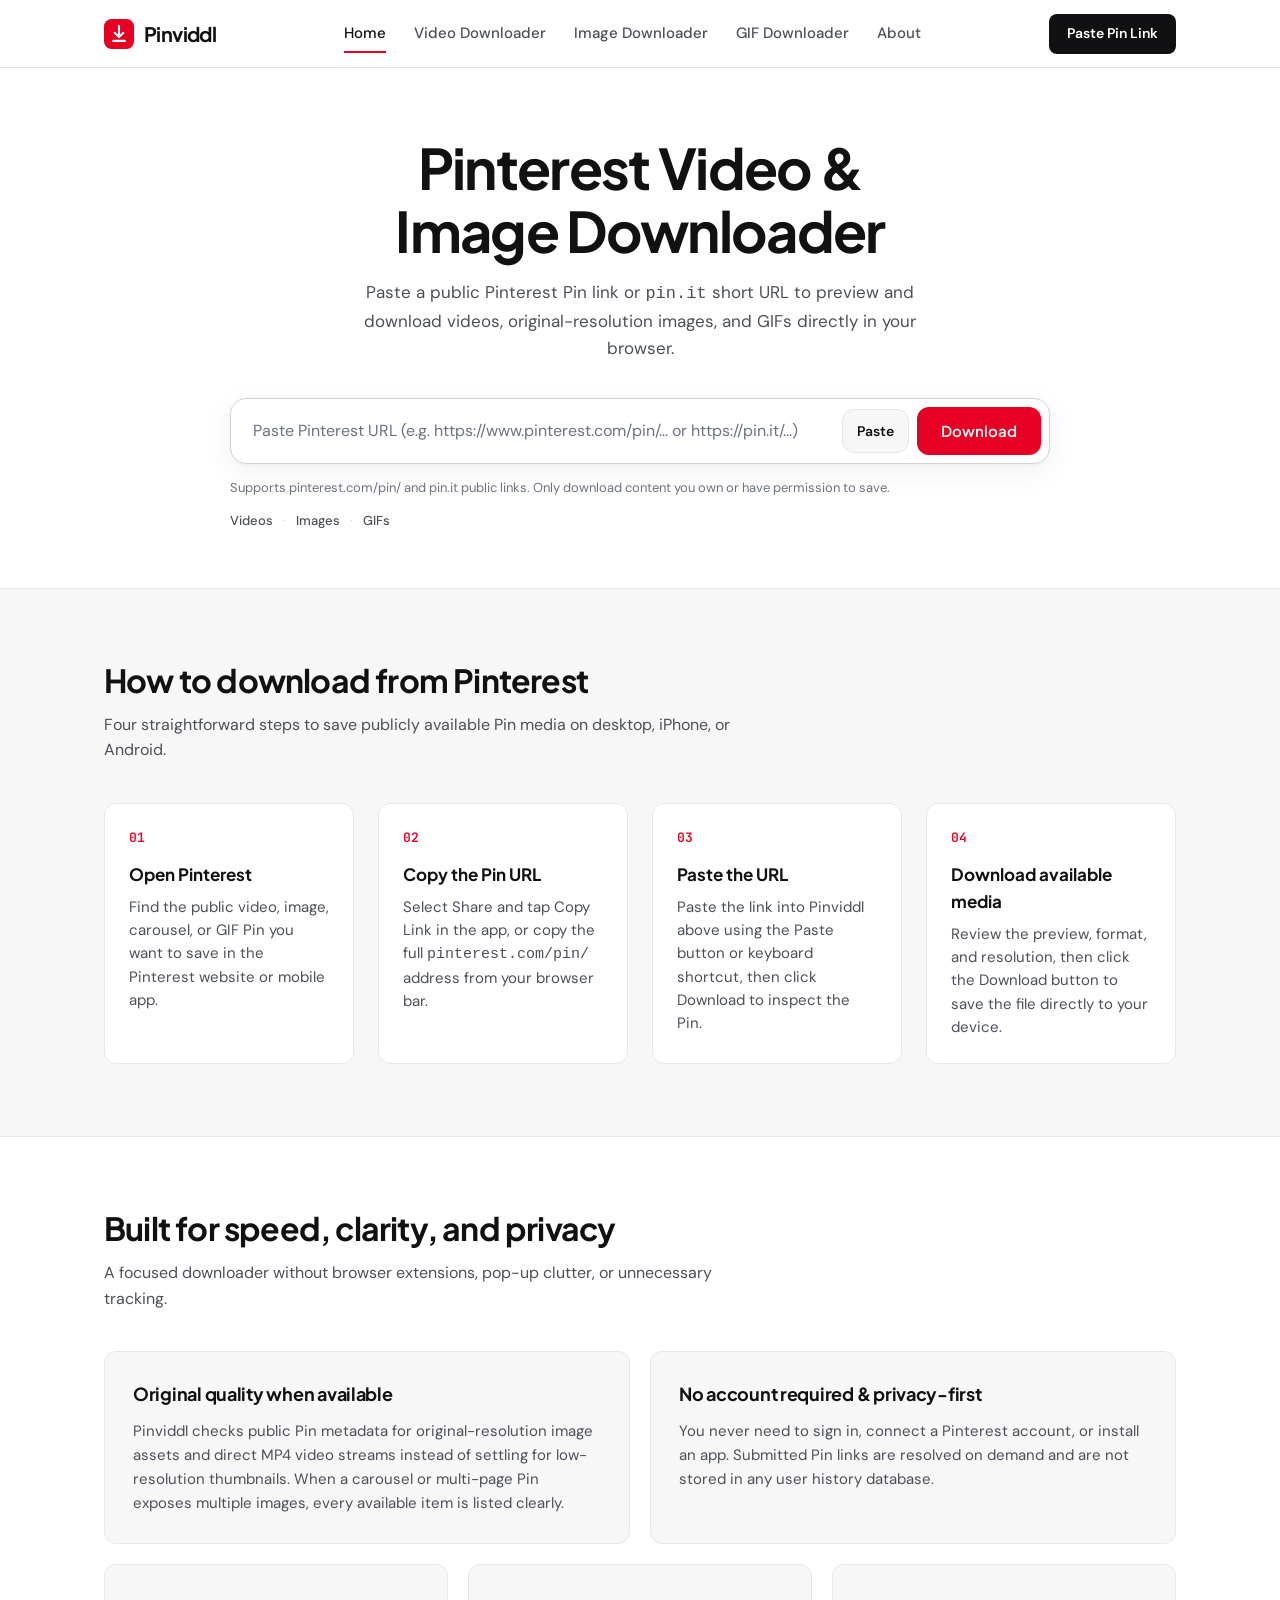
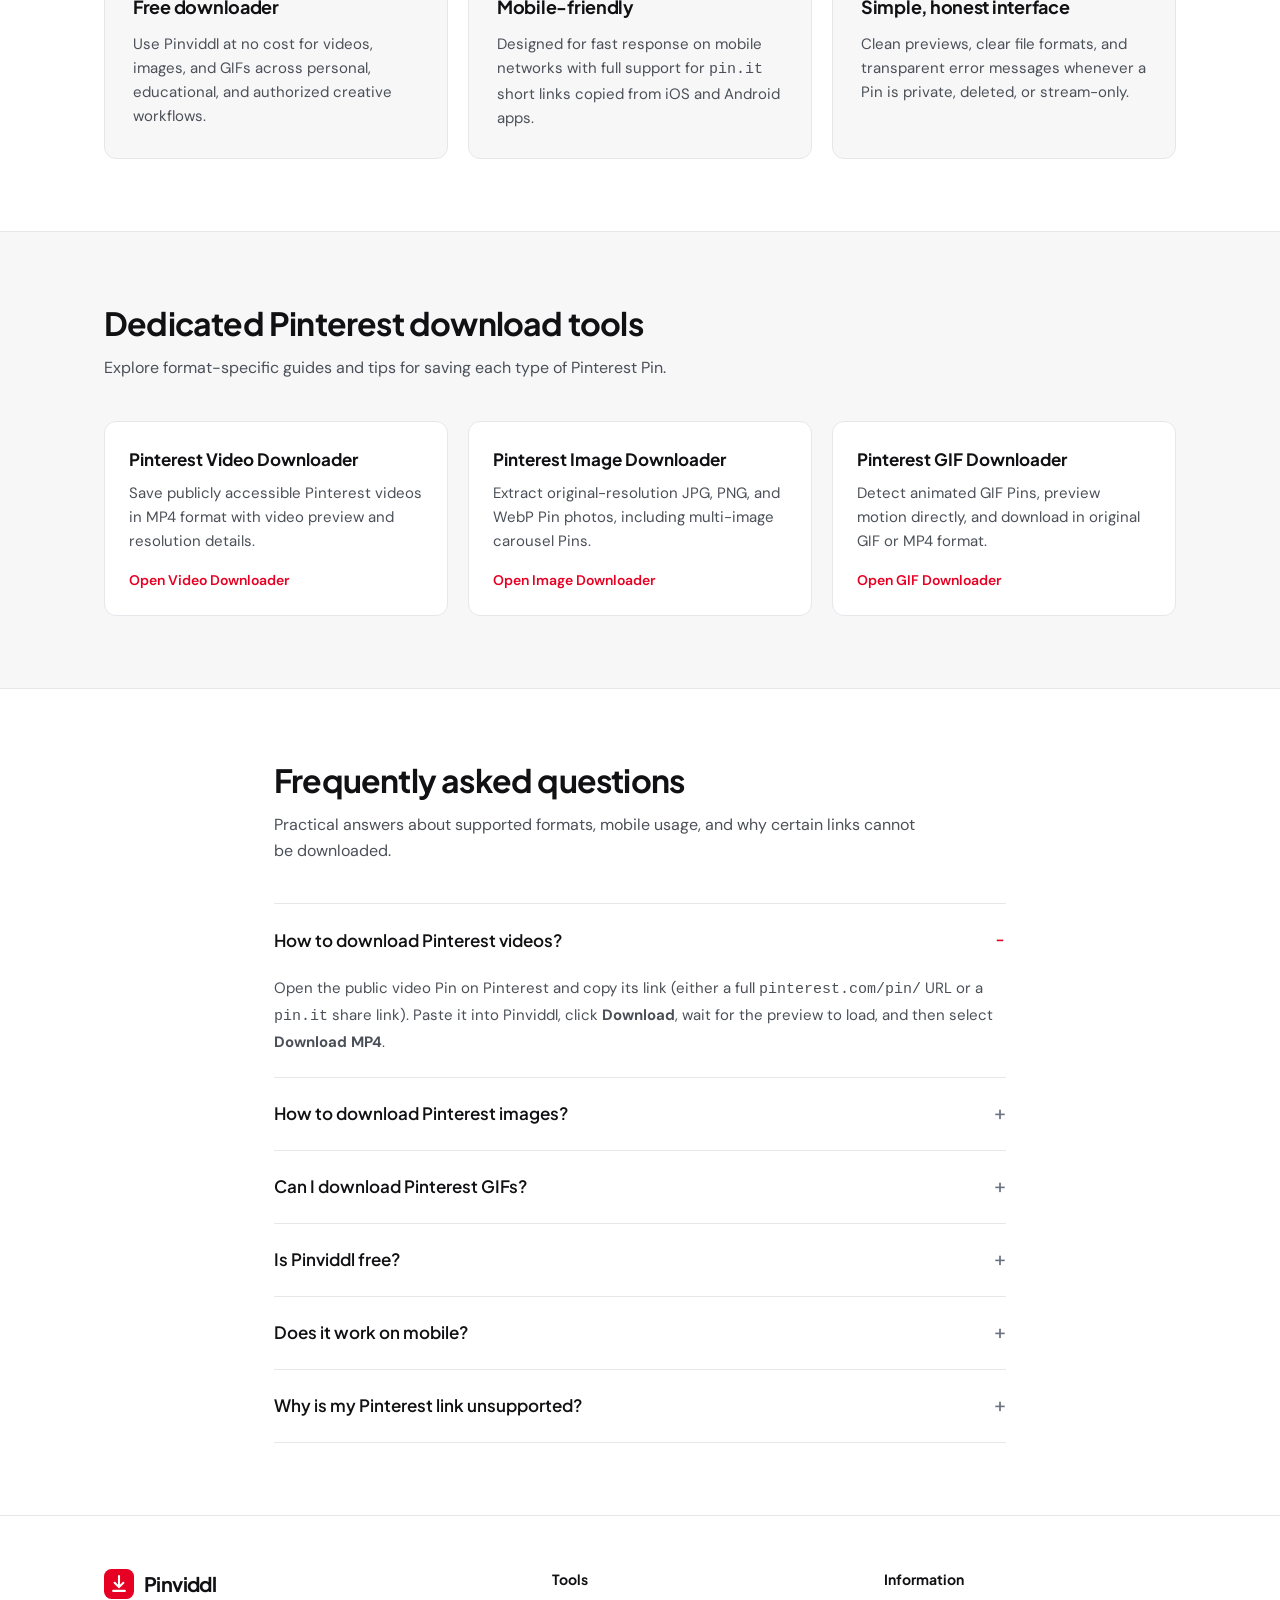
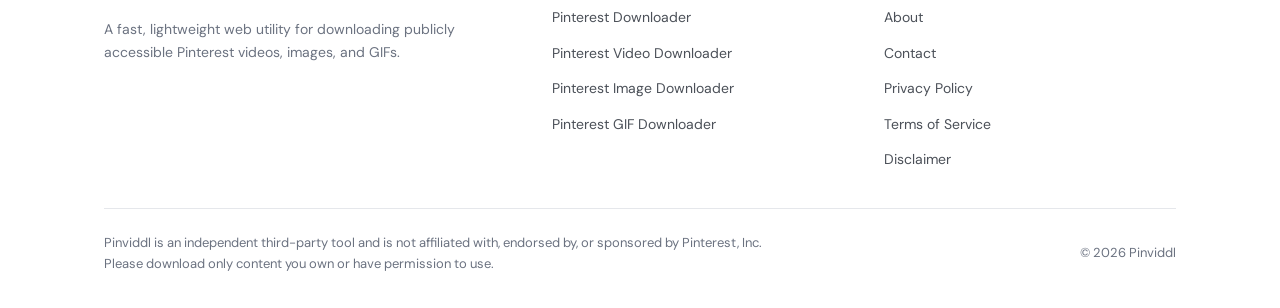
==== index.html @ 657432ad "Add files via upload" ====
<!doctype html>
<html lang="en">
  <head>
    <meta charset="UTF-8" />
    <meta name="viewport" content="width=device-width, initial-scale=1.0" />
    <title>Pinviddl — Pinterest Video, Image &amp; GIF Downloader</title>
    <meta
      name="description"
      content="Download publicly accessible Pinterest videos, original-resolution images, and GIFs directly from any Pin URL with Pinviddl. Free, fast, and no account required."
    />
    <link rel="canonical" href="https://pinviddl.com/" />
    <meta name="robots" content="index, follow" />
    <meta name="theme-color" content="#E60023" />

    <!-- Open Graph -->
    <meta property="og:type" content="website" />
    <meta property="og:site_name" content="Pinviddl" />
    <meta property="og:url" content="https://pinviddl.com/" />
    <meta property="og:title" content="Pinviddl — Pinterest Video, Image &amp; GIF Downloader" />
    <meta
      property="og:description"
      content="Paste a public Pinterest Pin or pin.it short link to preview and download videos, original images, and GIFs."
    />

    <!-- Twitter Card -->
    <meta name="twitter:card" content="summary" />
    <meta name="twitter:title" content="Pinviddl — Pinterest Video, Image &amp; GIF Downloader" />
    <meta
      name="twitter:description"
      content="Free browser-based Pinterest video, image, and GIF downloader for desktop and mobile."
    />

    <link rel="icon" type="image/svg+xml" href="/favicon.svg" />
    <link rel="preconnect" href="https://fonts.googleapis.com" />
    <link rel="preconnect" href="https://fonts.gstatic.com" crossorigin />
    <link
      href="https://fonts.googleapis.com/css2?family=DM+Sans:wght@400;500;600;700&family=JetBrains+Mono:wght@400;500;600&family=Plus+Jakarta+Sans:wght@600;700&display=swap"
      rel="stylesheet"
    />
    <link rel="stylesheet" href="/assets/css/style.css" />

    <!-- Structured Data: WebSite, Organization, SoftwareApplication, FAQPage -->
    <script type="application/ld+json">
      {
        "@context": "https://schema.org",
        "@graph": [
          {
            "@type": "Organization",
            "@id": "https://pinviddl.com/#organization",
            "name": "Pinviddl",
            "url": "https://pinviddl.com/",
            "logo": "https://pinviddl.com/assets/images/logo.svg"
          },
          {
            "@type": "WebSite",
            "@id": "https://pinviddl.com/#website",
            "url": "https://pinviddl.com/",
            "name": "Pinviddl",
            "publisher": { "@id": "https://pinviddl.com/#organization" },
            "inLanguage": "en"
          },
          {
            "@type": "SoftwareApplication",
            "name": "Pinviddl Pinterest Downloader",
            "applicationCategory": "MultimediaApplication",
            "operatingSystem": "All",
            "url": "https://pinviddl.com/",
            "description": "Web-based utility to inspect and download publicly accessible Pinterest videos, images, and GIFs from Pin URLs.",
            "offers": {
              "@type": "Offer",
              "price": "0",
              "priceCurrency": "USD"
            }
          },
          {
            "@type": "FAQPage",
            "mainEntity": [
              {
                "@type": "Question",
                "name": "How to download Pinterest videos?",
                "acceptedAnswer": {
                  "@type": "Answer",
                  "text": "Open the public video Pin on Pinterest, copy its URL or pin.it share link, paste it into the Pinviddl input box, select Download, preview the video, and click Download MP4."
                }
              },
              {
                "@type": "Question",
                "name": "How to download Pinterest images?",
                "acceptedAnswer": {
                  "@type": "Answer",
                  "text": "Copy the URL of any public Pinterest image Pin, paste it into Pinviddl, and click Download. Pinviddl checks for the original-resolution image rather than a cropped thumbnail."
                }
              },
              {
                "@type": "Question",
                "name": "Can I download Pinterest GIFs?",
                "acceptedAnswer": {
                  "@type": "Answer",
                  "text": "Yes, whenever a public Pin exposes an original GIF file, Pinviddl detects it and provides a direct GIF download. If Pinterest converted an animated Pin to a looping MP4, Pinviddl makes the MP4 available instead."
                }
              },
              {
                "@type": "Question",
                "name": "Is Pinviddl free?",
                "acceptedAnswer": {
                  "@type": "Answer",
                  "text": "Yes. Pinviddl is free to use in your web browser without registration, subscriptions, or software installations."
                }
              },
              {
                "@type": "Question",
                "name": "Does it work on mobile?",
                "acceptedAnswer": {
                  "@type": "Answer",
                  "text": "Yes. Pinviddl works on iOS Safari, Android Chrome, and desktop browsers. You can paste pin.it links copied directly from the Pinterest mobile app."
                }
              },
              {
                "@type": "Question",
                "name": "Why is my Pinterest link unsupported?",
                "acceptedAnswer": {
                  "@type": "Answer",
                  "text": "Links may be unsupported if the Pin is on a secret or private board, has been removed, points to a profile or board instead of a single Pin, or only streams via adaptive HLS without a direct downloadable file."
                }
              }
            ]
          }
        ]
      }
    </script>
  </head>
  <body>
    <a class="skip-link" href="#main-content">Skip to main content</a>

    <header class="site-header">
      <div class="container header-inner">
        <a href="/" class="brand-link" aria-label="Pinviddl Home">
          <img src="/assets/images/logo.svg" alt="" width="30" height="30" />
          <span>Pinviddl</span>
        </a>

        <nav class="primary-nav" aria-label="Primary navigation">
          <a href="/" class="nav-link" aria-current="page">Home</a>
          <a href="/pinterest-video-downloader/" class="nav-link">Video Downloader</a>
          <a href="/pinterest-image-downloader/" class="nav-link">Image Downloader</a>
          <a href="/pinterest-gif-downloader/" class="nav-link">GIF Downloader</a>
          <a href="/about/" class="nav-link">About</a>
        </nav>

        <div class="header-actions">
          <a href="#downloader" class="header-cta">Paste Pin Link</a>
          <button
            type="button"
            id="mobile-menu-toggle"
            class="mobile-menu-btn"
            aria-label="Toggle navigation menu"
            aria-expanded="false"
            aria-controls="mobile-drawer"
          >
            <svg width="20" height="20" viewBox="0 0 24 24" fill="none" stroke="currentColor" stroke-width="2" aria-hidden="true">
              <line x1="4" y1="7" x2="20" y2="7" />
              <line x1="4" y1="12" x2="20" y2="12" />
              <line x1="4" y1="17" x2="20" y2="17" />
            </svg>
          </button>
        </div>
      </div>
    </header>

    <div id="mobile-drawer" class="mobile-drawer" aria-label="Mobile navigation">
      <ul class="mobile-nav-list">
        <li><a href="/" class="mobile-nav-link" aria-current="page">Home</a></li>
        <li><a href="/pinterest-video-downloader/" class="mobile-nav-link">Pinterest Video Downloader</a></li>
        <li><a href="/pinterest-image-downloader/" class="mobile-nav-link">Pinterest Image Downloader</a></li>
        <li><a href="/pinterest-gif-downloader/" class="mobile-nav-link">Pinterest GIF Downloader</a></li>
        <li><a href="/about/" class="mobile-nav-link">About</a></li>
        <li><a href="/contact/" class="mobile-nav-link">Contact</a></li>
      </ul>
    </div>

    <main id="main-content">
      <section class="hero-section" id="downloader">
        <div class="container">
          <div class="hero-content">
            <h1 class="hero-title">Pinterest Video &amp; Image Downloader</h1>
            <p class="hero-subtitle">
              Paste a public Pinterest Pin link or <code>pin.it</code> short URL to preview and download
              videos, original-resolution images, and GIFs directly in your browser.
            </p>

            <form id="downloader-form" class="downloader-form" novalidate>
              <label for="pin-url-input" class="sr-only">Pinterest Pin URL</label>
              <div class="input-shell">
                <div class="url-input-wrap">
                  <input
                    id="pin-url-input"
                    name="url"
                    type="url"
                    class="url-input"
                    placeholder="Paste Pinterest URL (e.g. https://www.pinterest.com/pin/... or https://pin.it/...)"
                    autocomplete="off"
                    spellcheck="false"
                    inputmode="url"
                    required
                  />
                </div>
                <div class="input-controls">
                  <button type="button" id="paste-btn" class="btn-secondary-inline" aria-label="Paste URL from clipboard">
                    Paste
                  </button>
                  <button type="button" id="clear-btn" class="btn-clear" hidden aria-label="Clear URL input">
                    Clear
                  </button>
                  <button type="submit" id="download-submit-btn" class="btn-primary">
                    Download
                  </button>
                </div>
              </div>

              <div class="form-meta-row">
                <p class="form-hint">Supports pinterest.com/pin/ and pin.it public links. Only download content you own or have permission to save.</p>
                <div class="tool-switcher" aria-label="Specialized downloaders">
                  <a href="/pinterest-video-downloader/">Videos</a>
                  <span class="meta-dot" aria-hidden="true">·</span>
                  <a href="/pinterest-image-downloader/">Images</a>
                  <span class="meta-dot" aria-hidden="true">·</span>
                  <a href="/pinterest-gif-downloader/">GIFs</a>
                </div>
              </div>
            </form>
          </div>

          <div id="result-section" class="result-section" aria-live="polite" hidden></div>
        </div>
      </section>

      <section class="section-band section-band--tinted" id="how-to-download">
        <div class="container">
          <div class="section-header">
            <h2 class="section-title">How to download from Pinterest</h2>
            <p class="section-lead">
              Four straightforward steps to save publicly available Pin media on desktop, iPhone, or Android.
            </p>
          </div>

          <ol class="steps-grid">
            <li class="step-card">
              <span class="step-index">01</span>
              <h3 class="step-title">Open Pinterest</h3>
              <p class="step-desc">
                Find the public video, image, carousel, or GIF Pin you want to save in the Pinterest website or mobile app.
              </p>
            </li>
            <li class="step-card">
              <span class="step-index">02</span>
              <h3 class="step-title">Copy the Pin URL</h3>
              <p class="step-desc">
                Select Share and tap Copy Link in the app, or copy the full <code>pinterest.com/pin/</code> address from your browser bar.
              </p>
            </li>
            <li class="step-card">
              <span class="step-index">03</span>
              <h3 class="step-title">Paste the URL</h3>
              <p class="step-desc">
                Paste the link into Pinviddl above using the Paste button or keyboard shortcut, then click Download to inspect the Pin.
              </p>
            </li>
            <li class="step-card">
              <span class="step-index">04</span>
              <h3 class="step-title">Download available media</h3>
              <p class="step-desc">
                Review the preview, format, and resolution, then click the Download button to save the file directly to your device.
              </p>
            </li>
          </ol>
        </div>
      </section>

      <section class="section-band" id="features">
        <div class="container">
          <div class="section-header">
            <h2 class="section-title">Built for speed, clarity, and privacy</h2>
            <p class="section-lead">
              A focused downloader without browser extensions, pop-up clutter, or unnecessary tracking.
            </p>
          </div>

          <div class="features-bento">
            <article class="feature-item feature-item--wide">
              <h3 class="feature-title">Original quality when available</h3>
              <p class="feature-desc">
                Pinviddl checks public Pin metadata for original-resolution image assets and direct MP4 video streams instead of settling for low-resolution thumbnails. When a carousel or multi-page Pin exposes multiple images, every available item is listed clearly.
              </p>
            </article>

            <article class="feature-item feature-item--wide">
              <h3 class="feature-title">No account required &amp; privacy-first</h3>
              <p class="feature-desc">
                You never need to sign in, connect a Pinterest account, or install an app. Submitted Pin links are resolved on demand and are not stored in any user history database.
              </p>
            </article>

            <article class="feature-item">
              <h3 class="feature-title">Free downloader</h3>
              <p class="feature-desc">
                Use Pinviddl at no cost for videos, images, and GIFs across personal, educational, and authorized creative workflows.
              </p>
            </article>

            <article class="feature-item">
              <h3 class="feature-title">Mobile-friendly</h3>
              <p class="feature-desc">
                Designed for fast response on mobile networks with full support for <code>pin.it</code> short links copied from iOS and Android apps.
              </p>
            </article>

            <article class="feature-item">
              <h3 class="feature-title">Simple, honest interface</h3>
              <p class="feature-desc">
                Clean previews, clear file formats, and transparent error messages whenever a Pin is private, deleted, or stream-only.
              </p>
            </article>
          </div>
        </div>
      </section>

      <section class="section-band section-band--tinted" aria-labelledby="tools-heading">
        <div class="container">
          <div class="section-header">
            <h2 class="section-title" id="tools-heading">Dedicated Pinterest download tools</h2>
            <p class="section-lead">
              Explore format-specific guides and tips for saving each type of Pinterest Pin.
            </p>
          </div>

          <div class="tools-grid">
            <a href="/pinterest-video-downloader/" class="tool-link-card">
              <div>
                <h3 class="tool-link-title">Pinterest Video Downloader</h3>
                <p class="tool-link-desc">
                  Save publicly accessible Pinterest videos in MP4 format with video preview and resolution details.
                </p>
              </div>
              <span class="tool-link-cta">Open Video Downloader</span>
            </a>

            <a href="/pinterest-image-downloader/" class="tool-link-card">
              <div>
                <h3 class="tool-link-title">Pinterest Image Downloader</h3>
                <p class="tool-link-desc">
                  Extract original-resolution JPG, PNG, and WebP Pin photos, including multi-image carousel Pins.
                </p>
              </div>
              <span class="tool-link-cta">Open Image Downloader</span>
            </a>

            <a href="/pinterest-gif-downloader/" class="tool-link-card">
              <div>
                <h3 class="tool-link-title">Pinterest GIF Downloader</h3>
                <p class="tool-link-desc">
                  Detect animated GIF Pins, preview motion directly, and download in original GIF or MP4 format.
                </p>
              </div>
              <span class="tool-link-cta">Open GIF Downloader</span>
            </a>
          </div>
        </div>
      </section>

      <section class="section-band" id="faq">
        <div class="container-narrow">
          <div class="section-header">
            <h2 class="section-title">Frequently asked questions</h2>
            <p class="section-lead">
              Practical answers about supported formats, mobile usage, and why certain links cannot be downloaded.
            </p>
          </div>

          <div class="faq-list">
            <details class="faq-item" open>
              <summary class="faq-question">How to download Pinterest videos?</summary>
              <div class="faq-answer">
                <p>
                  Open the public video Pin on Pinterest and copy its link (either a full <code>pinterest.com/pin/</code> URL or a <code>pin.it</code> share link). Paste it into Pinviddl, click <strong>Download</strong>, wait for the preview to load, and then select <strong>Download MP4</strong>.
                </p>
              </div>
            </details>

            <details class="faq-item">
              <summary class="faq-question">How to download Pinterest images?</summary>
              <div class="faq-answer">
                <p>
                  Copy the Pin link for any public image on Pinterest and paste it into the input box above. Pinviddl looks up the original image source whenever Pinterest exposes it, shows the image dimensions and format, and lets you save the file directly.
                </p>
              </div>
            </details>

            <details class="faq-item">
              <summary class="faq-question">Can I download Pinterest GIFs?</summary>
              <div class="faq-answer">
                <p>
                  Yes. When a Pin serves an original animated <code>.gif</code> file, Pinviddl detects it as a GIF and lets you download it in GIF format. Some animated Pins on Pinterest are re-encoded by Pinterest as looping MP4 videos; in those cases, Pinviddl provides the MP4 download.
                </p>
              </div>
            </details>

            <details class="faq-item">
              <summary class="faq-question">Is Pinviddl free?</summary>
              <div class="faq-answer">
                <p>
                  Yes, Pinviddl is completely free to use with no sign-up, subscription, or watermark added to your downloads.
                </p>
              </div>
            </details>

            <details class="faq-item">
              <summary class="faq-question">Does it work on mobile?</summary>
              <div class="faq-answer">
                <p>
                  Yes. Pinviddl runs in mobile web browsers on iPhone (Safari), Android (Chrome, Firefox, Edge), and tablets. In the Pinterest mobile app, tap Share, choose Copy Link, and paste that <code>pin.it</code> URL into Pinviddl.
                </p>
              </div>
            </details>

            <details class="faq-item">
              <summary class="faq-question">Why is my Pinterest link unsupported?</summary>
              <div class="faq-answer">
                <p>
                  Pinviddl only accesses publicly exposed Pin metadata and does not bypass login screens or privacy settings. A link may be unsupported if the Pin belongs to a private or secret board, has been deleted, points to a user profile or board rather than an individual Pin, or is only delivered as a segmented HLS stream without a direct MP4 file.
                </p>
              </div>
            </details>
          </div>
        </div>
      </section>
    </main>

    <footer class="site-footer">
      <div class="container">
        <div class="footer-top">
          <div>
            <a href="/" class="brand-link">
              <img src="/assets/images/logo.svg" alt="" width="28" height="28" loading="lazy" />
              <span>Pinviddl</span>
            </a>
            <p class="footer-brand-desc">
              A fast, lightweight web utility for downloading publicly accessible Pinterest videos, images, and GIFs.
            </p>
          </div>

          <div>
            <h2 class="footer-col-title">Tools</h2>
            <ul class="footer-links">
              <li><a href="/">Pinterest Downloader</a></li>
              <li><a href="/pinterest-video-downloader/">Pinterest Video Downloader</a></li>
              <li><a href="/pinterest-image-downloader/">Pinterest Image Downloader</a></li>
              <li><a href="/pinterest-gif-downloader/">Pinterest GIF Downloader</a></li>
            </ul>
          </div>

          <div>
            <h2 class="footer-col-title">Information</h2>
            <ul class="footer-links">
              <li><a href="/about/">About</a></li>
              <li><a href="/contact/">Contact</a></li>
              <li><a href="/privacy-policy/">Privacy Policy</a></li>
              <li><a href="/terms/">Terms of Service</a></li>
              <li><a href="/disclaimer/">Disclaimer</a></li>
            </ul>
          </div>
        </div>

        <div class="footer-bottom">
          <p class="footer-disclaimer">
            Pinviddl is an independent third-party tool and is not affiliated with, endorsed by, or sponsored by Pinterest, Inc. Please download only content you own or have permission to use.
          </p>
          <span>© 2026 Pinviddl</span>
        </div>
      </div>
    </footer>

    <script src="/assets/js/config.js" defer></script>
    <script src="/assets/js/app.js" defer></script>
  </body>
</html>
---- assets/css/style.css ----
/* ==========================================================================
   Pinviddl — Production Stylesheet (HTML5 / CSS3, Zero Frameworks)
   60% White Canvas (#FFFFFF) · 30% Soft Neutral Surfaces (#F7F7F8) · 10% Red Accent (#E60023)
   ========================================================================== */

:root {
  --bg-canvas: #ffffff;
  --bg-surface: #f7f7f8;
  --bg-surface-hover: #f0f1f3;
  --bg-error: #fef2f2;
  --border-hairline: #e5e7eb;
  --border-strong: #d1d5db;
  --border-error: #fecaca;

  --text-primary: #111113;
  --text-secondary: #4b5058;
  --text-muted: #6b7280;
  --text-error: #991b1b;

  --accent: #e60023;
  --accent-hover: #c8001e;
  --accent-active: #ad001a;
  --accent-ring: rgba(230, 0, 35, 0.22);

  --shadow-input: 0 8px 30px rgba(17, 17, 19, 0.06), 0 1px 3px rgba(17, 17, 19, 0.04);
  --shadow-card: 0 2px 10px rgba(17, 17, 19, 0.04);

  --radius-sm: 8px;
  --radius-md: 12px;
  --radius-lg: 16px;
  --radius-xl: 20px;

  --font-display: 'Plus Jakarta Sans', -apple-system, BlinkMacSystemFont, 'Segoe UI', sans-serif;
  --font-body: 'DM Sans', -apple-system, BlinkMacSystemFont, 'Segoe UI', sans-serif;
  --font-mono: 'JetBrains Mono', ui-monospace, SFMono-Regular, Menlo, monospace;

  --container-max: 1120px;
  --container-narrow: 780px;
  --header-height: 68px;
  --ease-out: cubic-bezier(0.16, 1, 0.3, 1);
}

*,
*::before,
*::after {
  box-sizing: border-box;
}

html {
  font-size: 16px;
  scroll-behavior: smooth;
  -webkit-text-size-adjust: 100%;
}

body {
  margin: 0;
  font-family: var(--font-body);
  font-size: 1rem;
  line-height: 1.6;
  color: var(--text-primary);
  background-color: var(--bg-canvas);
  -webkit-font-smoothing: antialiased;
  -moz-osx-font-smoothing: grayscale;
}

img,
video,
svg {
  display: block;
  max-width: 100%;
}

a {
  color: inherit;
  text-decoration: none;
}

button,
input,
textarea,
select {
  font: inherit;
  color: inherit;
}

button {
  cursor: pointer;
}

:focus-visible {
  outline: 2px solid var(--accent);
  outline-offset: 2px;
}

.sr-only {
  position: absolute;
  width: 1px;
  height: 1px;
  padding: 0;
  margin: -1px;
  overflow: hidden;
  clip: rect(0, 0, 0, 0);
  white-space: nowrap;
  border: 0;
}

.skip-link {
  position: absolute;
  left: 16px;
  top: -100px;
  z-index: 100;
  background: var(--text-primary);
  color: #ffffff;
  padding: 10px 16px;
  border-radius: var(--radius-sm);
  font-size: 0.875rem;
  font-weight: 600;
}

.skip-link:focus {
  top: 16px;
}

/* Container
   -------------------------------------------------------------------------- */
.container {
  width: 100%;
  max-width: var(--container-max);
  margin-inline: auto;
  padding-inline: 24px;
}

.container-narrow {
  width: 100%;
  max-width: var(--container-narrow);
  margin-inline: auto;
  padding-inline: 24px;
}

/* Header — Strict 3-Zone Top Bar Contract
   -------------------------------------------------------------------------- */
.site-header {
  position: sticky;
  top: 0;
  z-index: 40;
  height: var(--header-height);
  background-color: rgba(255, 255, 255, 0.96);
  backdrop-filter: blur(8px);
  border-bottom: 1px solid var(--border-hairline);
}

.header-inner {
  height: 100%;
  display: flex;
  align-items: center;
  justify-content: space-between;
  gap: 32px;
}

.brand-link {
  display: inline-flex;
  align-items: center;
  gap: 10px;
  font-family: var(--font-display);
  font-size: 1.25rem;
  font-weight: 700;
  letter-spacing: -0.03em;
  color: var(--text-primary);
  white-space: nowrap;
  flex-shrink: 0;
}

.brand-link img {
  width: 30px;
  height: 30px;
  flex-shrink: 0;
}

.primary-nav {
  display: flex;
  align-items: center;
  gap: 28px;
}

.nav-link {
  font-size: 0.9375rem;
  font-weight: 500;
  color: var(--text-secondary);
  white-space: nowrap;
  flex-shrink: 0;
  padding-block: 6px;
  border-bottom: 2px solid transparent;
  transition: color 160ms var(--ease-out), border-color 160ms var(--ease-out);
}

.nav-link:hover {
  color: var(--text-primary);
}

.nav-link[aria-current='page'] {
  color: var(--text-primary);
  border-bottom-color: var(--accent);
}

.header-actions {
  display: flex;
  align-items: center;
  gap: 12px;
  flex-shrink: 0;
}

.header-cta {
  display: inline-flex;
  align-items: center;
  justify-content: center;
  min-height: 40px;
  padding: 8px 18px;
  background-color: var(--text-primary);
  color: #ffffff;
  font-size: 0.875rem;
  font-weight: 600;
  border-radius: var(--radius-sm);
  white-space: nowrap;
  flex-shrink: 0;
  transition: background-color 160ms var(--ease-out), transform 140ms var(--ease-out);
}

.header-cta:hover {
  background-color: #27272a;
}

.header-cta:active {
  transform: translateY(1px);
}

.mobile-menu-btn {
  display: none;
  align-items: center;
  justify-content: center;
  width: 44px;
  height: 44px;
  padding: 0;
  border: 1px solid var(--border-hairline);
  border-radius: var(--radius-sm);
  background: var(--bg-canvas);
  color: var(--text-primary);
}

.mobile-drawer {
  display: none;
  position: fixed;
  inset: var(--header-height) 0 0 0;
  z-index: 39;
  background: var(--bg-canvas);
  padding: 20px 24px 32px;
  border-top: 1px solid var(--border-hairline);
  overflow-y: auto;
}

.mobile-drawer.is-open {
  display: block;
}

.mobile-nav-list {
  display: flex;
  flex-direction: column;
  gap: 4px;
  list-style: none;
  margin: 0;
  padding: 0;
}

.mobile-nav-link {
  display: flex;
  align-items: center;
  min-height: 48px;
  padding: 10px 12px;
  border-radius: var(--radius-sm);
  font-size: 1rem;
  font-weight: 500;
  color: var(--text-primary);
}

.mobile-nav-link[aria-current='page'] {
  background-color: var(--bg-surface);
  color: var(--accent);
  font-weight: 600;
}

/* Breadcrumbs (SEO subpages)
   -------------------------------------------------------------------------- */
.breadcrumb-bar {
  padding-top: 24px;
}

.breadcrumb-list {
  display: flex;
  flex-wrap: wrap;
  align-items: center;
  gap: 8px;
  list-style: none;
  margin: 0;
  padding: 0;
  font-size: 0.875rem;
  color: var(--text-muted);
}

.breadcrumb-list a:hover {
  color: var(--text-primary);
  text-decoration: underline;
}

.breadcrumb-sep {
  color: var(--border-strong);
  user-select: none;
}

/* Hero & Downloader Input Section
   -------------------------------------------------------------------------- */
.hero-section {
  padding-top: 68px;
  padding-bottom: 56px;
}

.hero-section--subpage {
  padding-top: 32px;
  padding-bottom: 52px;
}

.hero-content {
  max-width: 820px;
  margin-inline: auto;
  text-align: center;
}

.hero-title {
  margin: 0;
  font-family: var(--font-display);
  font-size: clamp(2.25rem, 4.4vw, 3.5rem);
  font-weight: 700;
  line-height: 1.12;
  letter-spacing: -0.03em;
  color: var(--text-primary);
  text-wrap: balance;
}

.hero-subtitle {
  margin: 18px auto 0;
  max-width: 620px;
  font-size: 1.0625rem;
  line-height: 1.6;
  color: var(--text-secondary);
}

/* Downloader Form Box */
.downloader-form {
  margin-top: 36px;
  text-align: left;
}

.input-shell {
  display: flex;
  align-items: center;
  gap: 8px;
  padding: 8px;
  background-color: var(--bg-canvas);
  border: 1px solid var(--border-strong);
  border-radius: var(--radius-lg);
  box-shadow: var(--shadow-input);
  transition: border-color 160ms var(--ease-out), box-shadow 160ms var(--ease-out);
}

.input-shell:focus-within {
  border-color: var(--accent);
  box-shadow: 0 0 0 4px var(--accent-ring), var(--shadow-input);
}

.url-input-wrap {
  flex: 1 1 auto;
  min-width: 0;
  display: flex;
  align-items: center;
  padding-left: 12px;
}

.url-input {
  width: 100%;
  min-height: 48px;
  border: 0;
  background: transparent;
  font-size: 1rem;
  color: var(--text-primary);
  outline: none;
}

.url-input::placeholder {
  color: var(--text-muted);
}

.input-controls {
  display: flex;
  align-items: center;
  gap: 8px;
  flex-shrink: 0;
}

.btn-secondary-inline {
  display: inline-flex;
  align-items: center;
  justify-content: center;
  gap: 6px;
  min-height: 44px;
  padding: 0 14px;
  border: 1px solid var(--border-hairline);
  border-radius: var(--radius-md);
  background-color: var(--bg-surface);
  color: var(--text-primary);
  font-size: 0.875rem;
  font-weight: 600;
  white-space: nowrap;
  flex-shrink: 0;
  transition: background-color 150ms var(--ease-out), border-color 150ms var(--ease-out);
}

.btn-secondary-inline:hover {
  background-color: var(--bg-surface-hover);
  border-color: var(--border-strong);
}

.btn-clear {
  display: inline-flex;
  align-items: center;
  justify-content: center;
  min-height: 44px;
  padding: 0 12px;
  border: 1px solid transparent;
  border-radius: var(--radius-md);
  background: transparent;
  color: var(--text-muted);
  font-size: 0.875rem;
  font-weight: 500;
  white-space: nowrap;
  flex-shrink: 0;
  transition: color 150ms var(--ease-out), background-color 150ms var(--ease-out);
}

.btn-clear:hover {
  color: var(--text-primary);
  background-color: var(--bg-surface);
}

.btn-clear[hidden] {
  display: none;
}

.btn-primary {
  display: inline-flex;
  align-items: center;
  justify-content: center;
  gap: 8px;
  min-height: 48px;
  padding: 0 24px;
  border: 0;
  border-radius: var(--radius-md);
  background-color: var(--accent);
  color: #ffffff;
  font-family: var(--font-display);
  font-size: 0.9375rem;
  font-weight: 600;
  white-space: nowrap;
  flex-shrink: 0;
  transition: background-color 150ms var(--ease-out), transform 120ms var(--ease-out);
}

.btn-primary:hover {
  background-color: var(--accent-hover);
}

.btn-primary:active {
  background-color: var(--accent-active);
  transform: translateY(1px);
}

.btn-primary:disabled {
  opacity: 0.65;
  cursor: not-allowed;
  transform: none;
}

.form-meta-row {
  margin-top: 14px;
  display: flex;
  flex-wrap: wrap;
  align-items: center;
  justify-content: space-between;
  gap: 12px;
  font-size: 0.8125rem;
  color: var(--text-muted);
}

.form-hint {
  margin: 0;
}

.tool-switcher {
  display: inline-flex;
  align-items: center;
  gap: 10px;
}

.tool-switcher a {
  color: var(--text-secondary);
  font-weight: 500;
  transition: color 150ms var(--ease-out);
}

.tool-switcher a:hover {
  color: var(--accent);
  text-decoration: underline;
}

.meta-dot {
  color: var(--border-strong);
  user-select: none;
}

/* Result Section (Loading, Error, Media Preview & Downloads)
   -------------------------------------------------------------------------- */
.result-section {
  max-width: 880px;
  margin: 28px auto 0;
}

.result-section[hidden] {
  display: none;
}

.loading-panel {
  display: flex;
  align-items: center;
  justify-content: center;
  gap: 14px;
  padding: 36px 24px;
  background-color: var(--bg-surface);
  border: 1px solid var(--border-hairline);
  border-radius: var(--radius-lg);
  color: var(--text-secondary);
  font-size: 0.9375rem;
  font-weight: 500;
}

.spinner {
  width: 20px;
  height: 20px;
  border: 2.5px solid var(--border-strong);
  border-top-color: var(--accent);
  border-radius: 50%;
  animation: spin 750ms linear infinite;
  flex-shrink: 0;
}

@keyframes spin {
  to {
    transform: rotate(360deg);
  }
}

.error-panel {
  display: flex;
  align-items: flex-start;
  gap: 14px;
  padding: 20px 22px;
  background-color: var(--bg-error);
  border: 1px solid var(--border-error);
  border-radius: var(--radius-lg);
  color: var(--text-error);
  text-align: left;
}

.error-icon {
  flex-shrink: 0;
  margin-top: 2px;
}

.error-title {
  margin: 0;
  font-family: var(--font-display);
  font-size: 0.9375rem;
  font-weight: 700;
}

.error-message {
  margin: 4px 0 0;
  font-size: 0.9375rem;
  line-height: 1.5;
  color: #7f1d1d;
}

/* Primary Media Result Card */
.result-card {
  background-color: var(--bg-canvas);
  border: 1px solid var(--border-hairline);
  border-radius: var(--radius-xl);
  box-shadow: var(--shadow-card);
  overflow: hidden;
  text-align: left;
}

.result-main-grid {
  display: grid;
  grid-template-columns: minmax(260px, 360px) 1fr;
  gap: 28px;
  padding: 24px;
  align-items: start;
}

.media-preview-stage {
  position: relative;
  background-color: var(--bg-surface);
  border: 1px solid var(--border-hairline);
  border-radius: var(--radius-md);
  overflow: hidden;
  min-height: 220px;
  display: flex;
  align-items: center;
  justify-content: center;
}

.media-preview-stage img,
.media-preview-stage video {
  width: 100%;
  max-height: 420px;
  object-fit: contain;
  background-color: #111113;
}

.media-preview-stage img {
  background-color: var(--bg-surface);
}

.preview-fallback {
  padding: 32px 20px;
  text-align: center;
  color: var(--text-muted);
  font-size: 0.875rem;
}

.result-details {
  display: flex;
  flex-direction: column;
  gap: 16px;
  min-width: 0;
}

.result-meta-line {
  display: flex;
  flex-wrap: wrap;
  align-items: center;
  gap: 8px;
  font-size: 0.8125rem;
  font-weight: 600;
  color: var(--text-secondary);
  font-variant-numeric: tabular-nums;
}

.result-meta-type {
  color: var(--accent);
}

.result-title {
  margin: 0;
  font-family: var(--font-display);
  font-size: 1.25rem;
  font-weight: 700;
  line-height: 1.35;
  color: var(--text-primary);
  overflow-wrap: anywhere;
}

.result-author {
  margin: -8px 0 0;
  font-size: 0.875rem;
  color: var(--text-muted);
}

.download-options-list {
  display: flex;
  flex-direction: column;
  gap: 10px;
  margin-top: 4px;
}

.download-row {
  display: flex;
  align-items: center;
  justify-content: space-between;
  gap: 16px;
  padding: 12px 16px;
  background-color: var(--bg-surface);
  border: 1px solid var(--border-hairline);
  border-radius: var(--radius-md);
}

.download-row-info {
  display: flex;
  flex-direction: column;
  gap: 2px;
  min-width: 0;
}

.download-row-label {
  font-size: 0.9375rem;
  font-weight: 600;
  color: var(--text-primary);
}

.download-row-specs {
  font-size: 0.8125rem;
  color: var(--text-muted);
  font-family: var(--font-mono);
  font-variant-numeric: tabular-nums;
}

.download-row-actions {
  display: flex;
  align-items: center;
  gap: 8px;
  flex-shrink: 0;
}

.btn-download {
  display: inline-flex;
  align-items: center;
  justify-content: center;
  gap: 8px;
  min-height: 40px;
  padding: 0 18px;
  border: 0;
  border-radius: var(--radius-sm);
  background-color: var(--accent);
  color: #ffffff;
  font-size: 0.875rem;
  font-weight: 600;
  white-space: nowrap;
  flex-shrink: 0;
  transition: background-color 150ms var(--ease-out);
}

.btn-download:hover {
  background-color: var(--accent-hover);
}

.btn-download--secondary {
  background-color: var(--text-primary);
}

.btn-download--secondary:hover {
  background-color: #27272a;
}

.btn-direct-link {
  display: inline-flex;
  align-items: center;
  justify-content: center;
  min-height: 40px;
  padding: 0 12px;
  border: 1px solid var(--border-strong);
  border-radius: var(--radius-sm);
  background-color: var(--bg-canvas);
  color: var(--text-secondary);
  font-size: 0.8125rem;
  font-weight: 600;
  white-space: nowrap;
  flex-shrink: 0;
  transition: color 150ms var(--ease-out), border-color 150ms var(--ease-out);
}

.btn-direct-link:hover {
  color: var(--text-primary);
  border-color: var(--text-primary);
}

.download-feedback {
  margin: 0;
  font-size: 0.8125rem;
  color: var(--text-secondary);
  min-height: 1.25em;
}

.download-feedback.is-error {
  color: var(--text-error);
}

/* Multi-image / Carousel Gallery inside Result Card */
.multi-media-section {
  border-top: 1px solid var(--border-hairline);
  padding: 20px 24px 24px;
  background-color: var(--bg-surface);
}

.multi-media-heading {
  margin: 0 0 16px;
  font-family: var(--font-display);
  font-size: 0.9375rem;
  font-weight: 700;
  color: var(--text-primary);
}

.multi-media-grid {
  display: grid;
  grid-template-columns: repeat(auto-fill, minmax(210px, 1fr));
  gap: 16px;
}

.multi-media-item {
  background-color: var(--bg-canvas);
  border: 1px solid var(--border-hairline);
  border-radius: var(--radius-md);
  overflow: hidden;
  display: flex;
  flex-direction: column;
}

.multi-media-thumb {
  aspect-ratio: 4 / 3;
  background-color: #f3f4f6;
  overflow: hidden;
  display: flex;
  align-items: center;
  justify-content: center;
}

.multi-media-thumb img,
.multi-media-thumb video {
  width: 100%;
  height: 100%;
  object-fit: cover;
}

.multi-media-body {
  padding: 12px;
  display: flex;
  flex-direction: column;
  gap: 10px;
  flex: 1;
  justify-content: space-between;
}

.multi-media-meta {
  font-size: 0.75rem;
  color: var(--text-muted);
  font-family: var(--font-mono);
  font-variant-numeric: tabular-nums;
}

/* Content Bands (Alternating White / Soft Grey)
   -------------------------------------------------------------------------- */
.section-band {
  padding-block: 72px;
  border-top: 1px solid var(--border-hairline);
}

.section-band--tinted {
  background-color: var(--bg-surface);
}

.section-header {
  max-width: 660px;
  margin-bottom: 40px;
}

.section-title {
  margin: 0;
  font-family: var(--font-display);
  font-size: clamp(1.5rem, 2.5vw, 2rem);
  font-weight: 700;
  line-height: 1.22;
  letter-spacing: -0.025em;
  color: var(--text-primary);
  text-wrap: balance;
}

.section-lead {
  margin: 12px 0 0;
  font-size: 1rem;
  color: var(--text-secondary);
}

/* How to Download — Clean Editorial Numbered Grid */
.steps-grid {
  display: grid;
  grid-template-columns: repeat(4, 1fr);
  gap: 24px;
  list-style: none;
  margin: 0;
  padding: 0;
}

.step-card {
  padding: 24px;
  background-color: var(--bg-canvas);
  border: 1px solid var(--border-hairline);
  border-radius: var(--radius-md);
}

.step-index {
  display: block;
  font-family: var(--font-mono);
  font-size: 0.8125rem;
  font-weight: 600;
  color: var(--accent);
  font-variant-numeric: tabular-nums;
  margin-bottom: 12px;
}

.step-title {
  margin: 0 0 8px;
  font-family: var(--font-display);
  font-size: 1.0625rem;
  font-weight: 700;
  color: var(--text-primary);
}

.step-desc {
  margin: 0;
  font-size: 0.9375rem;
  line-height: 1.55;
  color: var(--text-secondary);
}

/* Features — Asymmetric Bento Grid (Avoids Cliché 3-Column Icon Triads) */
.features-bento {
  display: grid;
  grid-template-columns: repeat(6, 1fr);
  gap: 20px;
}

.feature-item {
  padding: 28px;
  background-color: var(--bg-surface);
  border: 1px solid var(--border-hairline);
  border-radius: var(--radius-md);
  grid-column: span 2;
}

.feature-item--wide {
  grid-column: span 3;
}

.feature-title {
  margin: 0 0 10px;
  font-family: var(--font-display);
  font-size: 1.125rem;
  font-weight: 700;
  letter-spacing: -0.015em;
  color: var(--text-primary);
}

.feature-desc {
  margin: 0;
  font-size: 0.9375rem;
  line-height: 1.6;
  color: var(--text-secondary);
}

/* Supported Tools Cross-Links (SEO Internal Linking) */
.tools-grid {
  display: grid;
  grid-template-columns: repeat(3, 1fr);
  gap: 20px;
}

.tool-link-card {
  display: flex;
  flex-direction: column;
  justify-content: space-between;
  gap: 16px;
  padding: 24px;
  background-color: var(--bg-canvas);
  border: 1px solid var(--border-hairline);
  border-radius: var(--radius-md);
  transition: border-color 160ms var(--ease-out), transform 160ms var(--ease-out);
}

.tool-link-card:hover {
  border-color: var(--border-strong);
  transform: translateY(-2px);
}

.tool-link-title {
  margin: 0 0 8px;
  font-family: var(--font-display);
  font-size: 1.0625rem;
  font-weight: 700;
  color: var(--text-primary);
}

.tool-link-desc {
  margin: 0;
  font-size: 0.9375rem;
  color: var(--text-secondary);
}

.tool-link-cta {
  font-size: 0.875rem;
  font-weight: 600;
  color: var(--accent);
}

/* FAQ Accordion (Native HTML <details> for Zero-JS Resilience) */
.faq-list {
  display: flex;
  flex-direction: column;
  border-top: 1px solid var(--border-hairline);
}

.faq-item {
  border-bottom: 1px solid var(--border-hairline);
}

.faq-question {
  list-style: none;
  display: flex;
  align-items: center;
  justify-content: space-between;
  gap: 16px;
  padding: 20px 0;
  cursor: pointer;
  font-family: var(--font-display);
  font-size: 1.0625rem;
  font-weight: 600;
  color: var(--text-primary);
}

.faq-question::-webkit-details-marker {
  display: none;
}

.faq-question::after {
  content: '+';
  font-family: var(--font-mono);
  font-size: 1.25rem;
  font-weight: 400;
  color: var(--text-muted);
  flex-shrink: 0;
  transition: transform 160ms var(--ease-out);
}

.faq-item[open] .faq-question::after {
  content: '−';
  color: var(--accent);
}

.faq-answer {
  padding: 0 0 22px;
  max-width: 72ch;
  font-size: 0.9375rem;
  line-height: 1.65;
  color: var(--text-secondary);
}

.faq-answer p {
  margin: 0;
}

.faq-answer p + p {
  margin-top: 10px;
}

/* Prose / Editorial / Legal Pages
   -------------------------------------------------------------------------- */
.prose-page {
  padding-top: 32px;
  padding-bottom: 80px;
}

.prose-header {
  padding-bottom: 28px;
  border-bottom: 1px solid var(--border-hairline);
  margin-bottom: 32px;
}

.prose-title {
  margin: 0;
  font-family: var(--font-display);
  font-size: clamp(1.875rem, 3.4vw, 2.625rem);
  font-weight: 700;
  line-height: 1.18;
  letter-spacing: -0.025em;
  color: var(--text-primary);
  text-wrap: balance;
}

.prose-meta {
  margin: 12px 0 0;
  font-size: 0.875rem;
  color: var(--text-muted);
}

.prose-body {
  max-width: 72ch;
  font-size: 1rem;
  line-height: 1.7;
  color: var(--text-secondary);
}

.prose-body h2 {
  margin: 36px 0 12px;
  font-family: var(--font-display);
  font-size: 1.3125rem;
  font-weight: 700;
  letter-spacing: -0.015em;
  color: var(--text-primary);
}

.prose-body h3 {
  margin: 24px 0 8px;
  font-family: var(--font-display);
  font-size: 1.0625rem;
  font-weight: 600;
  color: var(--text-primary);
}

.prose-body p {
  margin: 0 0 16px;
}

.prose-body ul,
.prose-body ol {
  margin: 0 0 18px;
  padding-left: 22px;
}

.prose-body li {
  margin-bottom: 8px;
}

.prose-body a {
  color: var(--accent);
  text-decoration: underline;
  text-underline-offset: 3px;
}

.prose-callout {
  margin: 24px 0;
  padding: 20px 22px;
  background-color: var(--bg-surface);
  border: 1px solid var(--border-hairline);
  border-radius: var(--radius-md);
  color: var(--text-primary);
  font-size: 0.9375rem;
}

/* Contact Form */
.contact-form {
  margin-top: 28px;
  display: flex;
  flex-direction: column;
  gap: 18px;
  max-width: 600px;
}

.form-field {
  display: flex;
  flex-direction: column;
  gap: 6px;
}

.form-label {
  font-size: 0.875rem;
  font-weight: 600;
  color: var(--text-primary);
}

.form-input,
.form-select,
.form-textarea {
  width: 100%;
  padding: 12px 14px;
  border: 1px solid var(--border-strong);
  border-radius: var(--radius-sm);
  background-color: var(--bg-canvas);
  color: var(--text-primary);
  font-size: 0.9375rem;
  transition: border-color 150ms var(--ease-out), box-shadow 150ms var(--ease-out);
}

.form-textarea {
  min-height: 132px;
  resize: vertical;
}

.form-input:focus,
.form-select:focus,
.form-textarea:focus {
  outline: none;
  border-color: var(--accent);
  box-shadow: 0 0 0 3px var(--accent-ring);
}

.form-status {
  padding: 14px 16px;
  border-radius: var(--radius-sm);
  font-size: 0.9375rem;
  border: 1px solid var(--border-hairline);
  background-color: var(--bg-surface);
  color: var(--text-primary);
}

.form-status.is-error {
  background-color: var(--bg-error);
  border-color: var(--border-error);
  color: var(--text-error);
}

/* 404 Page */
.not-found-section {
  padding: 96px 0 112px;
  text-align: center;
}

.not-found-code {
  margin: 0;
  font-family: var(--font-mono);
  font-size: 0.875rem;
  font-weight: 600;
  color: var(--accent);
}

.not-found-actions {
  margin-top: 28px;
  display: flex;
  flex-wrap: wrap;
  align-items: center;
  justify-content: center;
  gap: 12px;
}

/* Footer
   -------------------------------------------------------------------------- */
.site-footer {
  border-top: 1px solid var(--border-hairline);
  background-color: var(--bg-canvas);
  padding: 52px 0 40px;
}

.footer-top {
  display: grid;
  grid-template-columns: minmax(240px, 1.4fr) repeat(2, minmax(160px, 1fr));
  gap: 40px;
  padding-bottom: 36px;
  border-bottom: 1px solid var(--border-hairline);
}

.footer-brand-desc {
  margin: 12px 0 0;
  max-width: 380px;
  font-size: 0.875rem;
  line-height: 1.6;
  color: var(--text-muted);
}

.footer-col-title {
  margin: 0 0 14px;
  font-family: var(--font-display);
  font-size: 0.875rem;
  font-weight: 700;
  color: var(--text-primary);
}

.footer-links {
  list-style: none;
  margin: 0;
  padding: 0;
  display: flex;
  flex-direction: column;
  gap: 10px;
}

.footer-links a {
  font-size: 0.875rem;
  color: var(--text-secondary);
  transition: color 150ms var(--ease-out);
}

.footer-links a:hover {
  color: var(--text-primary);
  text-decoration: underline;
}

.footer-bottom {
  padding-top: 24px;
  display: flex;
  flex-wrap: wrap;
  align-items: center;
  justify-content: space-between;
  gap: 16px;
  font-size: 0.8125rem;
  color: var(--text-muted);
}

.footer-disclaimer {
  margin: 0;
  max-width: 680px;
}

/* Responsive Breakpoints
   -------------------------------------------------------------------------- */
@media (max-width: 960px) {
  .primary-nav,
  .header-cta {
    display: none;
  }

  .mobile-menu-btn {
    display: inline-flex;
  }

  .steps-grid {
    grid-template-columns: repeat(2, 1fr);
  }

  .features-bento {
    grid-template-columns: repeat(2, 1fr);
  }

  .feature-item,
  .feature-item--wide {
    grid-column: span 1;
  }

  .tools-grid {
    grid-template-columns: 1fr;
  }

  .result-main-grid {
    grid-template-columns: 1fr;
  }

  .footer-top {
    grid-template-columns: 1fr;
    gap: 28px;
  }
}

@media (max-width: 640px) {
  :root {
    --header-height: 60px;
  }

  .container,
  .container-narrow {
    padding-inline: 16px;
  }

  .hero-section {
    padding-top: 44px;
    padding-bottom: 40px;
  }

  .input-shell {
    flex-direction: column;
    align-items: stretch;
    padding: 10px;
    gap: 10px;
  }

  .url-input-wrap {
    padding-left: 4px;
  }

  .input-controls {
    display: grid;
    grid-template-columns: auto auto 1fr;
    width: 100%;
  }

  .input-controls .btn-clear[hidden] ~ .btn-primary {
    grid-column: span 2;
  }

  .btn-primary {
    width: 100%;
  }

  .steps-grid,
  .features-bento {
    grid-template-columns: 1fr;
  }

  .download-row {
    flex-direction: column;
    align-items: stretch;
    gap: 12px;
  }

  .download-row-actions {
    width: 100%;
  }

  .download-row-actions .btn-download {
    flex: 1;
  }

  .section-band {
    padding-block: 52px;
  }
}

@media (prefers-reduced-motion: reduce) {
  *,
  *::before,
  *::after {
    animation-duration: 0.01ms !important;
    animation-iteration-count: 1 !important;
    transition-duration: 0.01ms !important;
    scroll-behavior: auto !important;
  }
}
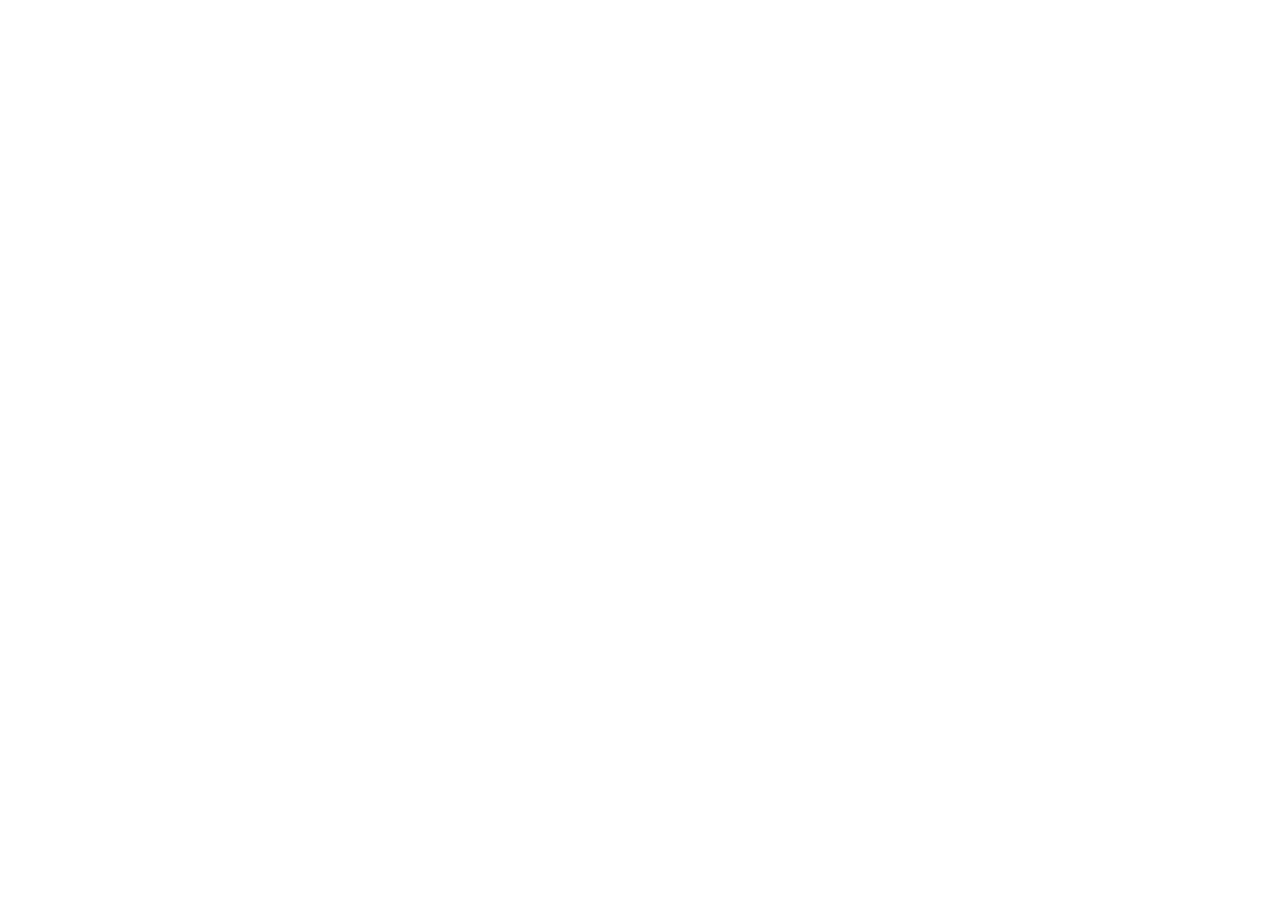
==== commit 63c7a5cf: "Add files via upload" ====
--- a/index.html
+++ b/index.html
@@ -4,482 +4,15 @@
     <meta charset="UTF-8" />
     <meta name="viewport" content="width=device-width, initial-scale=1.0" />
     <title>Pinviddl — Pinterest Video, Image &amp; GIF Downloader</title>
-    <meta
-      name="description"
-      content="Download publicly accessible Pinterest videos, original-resolution images, and GIFs directly from any Pin URL with Pinviddl. Free, fast, and no account required."
-    />
-    <link rel="canonical" href="https://pinviddl.com/" />
-    <meta name="robots" content="index, follow" />
-    <meta name="theme-color" content="#E60023" />
-
-    <!-- Open Graph -->
+    <meta name="description" content="Download publicly accessible Pinterest videos, original-resolution images, and GIFs directly from any Pin URL with Pinviddl." />
+    <meta property="og:title" content="Pinviddl — Pinterest Video, Image &amp; GIF Downloader" />
+    <meta property="og:description" content="Download publicly accessible Pinterest videos, original-resolution images, and GIFs directly from any Pin URL with Pinviddl." />
     <meta property="og:type" content="website" />
-    <meta property="og:site_name" content="Pinviddl" />
-    <meta property="og:url" content="https://pinviddl.com/" />
-    <meta property="og:title" content="Pinviddl — Pinterest Video, Image &amp; GIF Downloader" />
-    <meta
-      property="og:description"
-      content="Paste a public Pinterest Pin or pin.it short link to preview and download videos, original images, and GIFs."
-    />
-
-    <!-- Twitter Card -->
     <meta name="twitter:card" content="summary" />
-    <meta name="twitter:title" content="Pinviddl — Pinterest Video, Image &amp; GIF Downloader" />
-    <meta
-      name="twitter:description"
-      content="Free browser-based Pinterest video, image, and GIF downloader for desktop and mobile."
-    />
-
-    <link rel="icon" type="image/svg+xml" href="/favicon.svg" />
-    <link rel="preconnect" href="https://fonts.googleapis.com" />
-    <link rel="preconnect" href="https://fonts.gstatic.com" crossorigin />
-    <link
-      href="https://fonts.googleapis.com/css2?family=DM+Sans:wght@400;500;600;700&family=JetBrains+Mono:wght@400;500;600&family=Plus+Jakarta+Sans:wght@600;700&display=swap"
-      rel="stylesheet"
-    />
-    <link rel="stylesheet" href="/assets/css/style.css" />
-
-    <!-- Structured Data: WebSite, Organization, SoftwareApplication, FAQPage -->
-    <script type="application/ld+json">
-      {
-        "@context": "https://schema.org",
-        "@graph": [
-          {
-            "@type": "Organization",
-            "@id": "https://pinviddl.com/#organization",
-            "name": "Pinviddl",
-            "url": "https://pinviddl.com/",
-            "logo": "https://pinviddl.com/assets/images/logo.svg"
-          },
-          {
-            "@type": "WebSite",
-            "@id": "https://pinviddl.com/#website",
-            "url": "https://pinviddl.com/",
-            "name": "Pinviddl",
-            "publisher": { "@id": "https://pinviddl.com/#organization" },
-            "inLanguage": "en"
-          },
-          {
-            "@type": "SoftwareApplication",
-            "name": "Pinviddl Pinterest Downloader",
-            "applicationCategory": "MultimediaApplication",
-            "operatingSystem": "All",
-            "url": "https://pinviddl.com/",
-            "description": "Web-based utility to inspect and download publicly accessible Pinterest videos, images, and GIFs from Pin URLs.",
-            "offers": {
-              "@type": "Offer",
-              "price": "0",
-              "priceCurrency": "USD"
-            }
-          },
-          {
-            "@type": "FAQPage",
-            "mainEntity": [
-              {
-                "@type": "Question",
-                "name": "How to download Pinterest videos?",
-                "acceptedAnswer": {
-                  "@type": "Answer",
-                  "text": "Open the public video Pin on Pinterest, copy its URL or pin.it share link, paste it into the Pinviddl input box, select Download, preview the video, and click Download MP4."
-                }
-              },
-              {
-                "@type": "Question",
-                "name": "How to download Pinterest images?",
-                "acceptedAnswer": {
-                  "@type": "Answer",
-                  "text": "Copy the URL of any public Pinterest image Pin, paste it into Pinviddl, and click Download. Pinviddl checks for the original-resolution image rather than a cropped thumbnail."
-                }
-              },
-              {
-                "@type": "Question",
-                "name": "Can I download Pinterest GIFs?",
-                "acceptedAnswer": {
-                  "@type": "Answer",
-                  "text": "Yes, whenever a public Pin exposes an original GIF file, Pinviddl detects it and provides a direct GIF download. If Pinterest converted an animated Pin to a looping MP4, Pinviddl makes the MP4 available instead."
-                }
-              },
-              {
-                "@type": "Question",
-                "name": "Is Pinviddl free?",
-                "acceptedAnswer": {
-                  "@type": "Answer",
-                  "text": "Yes. Pinviddl is free to use in your web browser without registration, subscriptions, or software installations."
-                }
-              },
-              {
-                "@type": "Question",
-                "name": "Does it work on mobile?",
-                "acceptedAnswer": {
-                  "@type": "Answer",
-                  "text": "Yes. Pinviddl works on iOS Safari, Android Chrome, and desktop browsers. You can paste pin.it links copied directly from the Pinterest mobile app."
-                }
-              },
-              {
-                "@type": "Question",
-                "name": "Why is my Pinterest link unsupported?",
-                "acceptedAnswer": {
-                  "@type": "Answer",
-                  "text": "Links may be unsupported if the Pin is on a secret or private board, has been removed, points to a profile or board instead of a single Pin, or only streams via adaptive HLS without a direct downloadable file."
-                }
-              }
-            ]
-          }
-        ]
-      }
-    </script>
   </head>
   <body>
-    <a class="skip-link" href="#main-content">Skip to main content</a>
-
-    <header class="site-header">
-      <div class="container header-inner">
-        <a href="/" class="brand-link" aria-label="Pinviddl Home">
-          <img src="/assets/images/logo.svg" alt="" width="30" height="30" />
-          <span>Pinviddl</span>
-        </a>
-
-        <nav class="primary-nav" aria-label="Primary navigation">
-          <a href="/" class="nav-link" aria-current="page">Home</a>
-          <a href="/pinterest-video-downloader/" class="nav-link">Video Downloader</a>
-          <a href="/pinterest-image-downloader/" class="nav-link">Image Downloader</a>
-          <a href="/pinterest-gif-downloader/" class="nav-link">GIF Downloader</a>
-          <a href="/about/" class="nav-link">About</a>
-        </nav>
-
-        <div class="header-actions">
-          <a href="#downloader" class="header-cta">Paste Pin Link</a>
-          <button
-            type="button"
-            id="mobile-menu-toggle"
-            class="mobile-menu-btn"
-            aria-label="Toggle navigation menu"
-            aria-expanded="false"
-            aria-controls="mobile-drawer"
-          >
-            <svg width="20" height="20" viewBox="0 0 24 24" fill="none" stroke="currentColor" stroke-width="2" aria-hidden="true">
-              <line x1="4" y1="7" x2="20" y2="7" />
-              <line x1="4" y1="12" x2="20" y2="12" />
-              <line x1="4" y1="17" x2="20" y2="17" />
-            </svg>
-          </button>
-        </div>
-      </div>
-    </header>
-
-    <div id="mobile-drawer" class="mobile-drawer" aria-label="Mobile navigation">
-      <ul class="mobile-nav-list">
-        <li><a href="/" class="mobile-nav-link" aria-current="page">Home</a></li>
-        <li><a href="/pinterest-video-downloader/" class="mobile-nav-link">Pinterest Video Downloader</a></li>
-        <li><a href="/pinterest-image-downloader/" class="mobile-nav-link">Pinterest Image Downloader</a></li>
-        <li><a href="/pinterest-gif-downloader/" class="mobile-nav-link">Pinterest GIF Downloader</a></li>
-        <li><a href="/about/" class="mobile-nav-link">About</a></li>
-        <li><a href="/contact/" class="mobile-nav-link">Contact</a></li>
-      </ul>
-    </div>
-
-    <main id="main-content">
-      <section class="hero-section" id="downloader">
-        <div class="container">
-          <div class="hero-content">
-            <h1 class="hero-title">Pinterest Video &amp; Image Downloader</h1>
-            <p class="hero-subtitle">
-              Paste a public Pinterest Pin link or <code>pin.it</code> short URL to preview and download
-              videos, original-resolution images, and GIFs directly in your browser.
-            </p>
-
-            <form id="downloader-form" class="downloader-form" novalidate>
-              <label for="pin-url-input" class="sr-only">Pinterest Pin URL</label>
-              <div class="input-shell">
-                <div class="url-input-wrap">
-                  <input
-                    id="pin-url-input"
-                    name="url"
-                    type="url"
-                    class="url-input"
-                    placeholder="Paste Pinterest URL (e.g. https://www.pinterest.com/pin/... or https://pin.it/...)"
-                    autocomplete="off"
-                    spellcheck="false"
-                    inputmode="url"
-                    required
-                  />
-                </div>
-                <div class="input-controls">
-                  <button type="button" id="paste-btn" class="btn-secondary-inline" aria-label="Paste URL from clipboard">
-                    Paste
-                  </button>
-                  <button type="button" id="clear-btn" class="btn-clear" hidden aria-label="Clear URL input">
-                    Clear
-                  </button>
-                  <button type="submit" id="download-submit-btn" class="btn-primary">
-                    Download
-                  </button>
-                </div>
-              </div>
-
-              <div class="form-meta-row">
-                <p class="form-hint">Supports pinterest.com/pin/ and pin.it public links. Only download content you own or have permission to save.</p>
-                <div class="tool-switcher" aria-label="Specialized downloaders">
-                  <a href="/pinterest-video-downloader/">Videos</a>
-                  <span class="meta-dot" aria-hidden="true">·</span>
-                  <a href="/pinterest-image-downloader/">Images</a>
-                  <span class="meta-dot" aria-hidden="true">·</span>
-                  <a href="/pinterest-gif-downloader/">GIFs</a>
-                </div>
-              </div>
-            </form>
-          </div>
-
-          <div id="result-section" class="result-section" aria-live="polite" hidden></div>
-        </div>
-      </section>
-
-      <section class="section-band section-band--tinted" id="how-to-download">
-        <div class="container">
-          <div class="section-header">
-            <h2 class="section-title">How to download from Pinterest</h2>
-            <p class="section-lead">
-              Four straightforward steps to save publicly available Pin media on desktop, iPhone, or Android.
-            </p>
-          </div>
-
-          <ol class="steps-grid">
-            <li class="step-card">
-              <span class="step-index">01</span>
-              <h3 class="step-title">Open Pinterest</h3>
-              <p class="step-desc">
-                Find the public video, image, carousel, or GIF Pin you want to save in the Pinterest website or mobile app.
-              </p>
-            </li>
-            <li class="step-card">
-              <span class="step-index">02</span>
-              <h3 class="step-title">Copy the Pin URL</h3>
-              <p class="step-desc">
-                Select Share and tap Copy Link in the app, or copy the full <code>pinterest.com/pin/</code> address from your browser bar.
-              </p>
-            </li>
-            <li class="step-card">
-              <span class="step-index">03</span>
-              <h3 class="step-title">Paste the URL</h3>
-              <p class="step-desc">
-                Paste the link into Pinviddl above using the Paste button or keyboard shortcut, then click Download to inspect the Pin.
-              </p>
-            </li>
-            <li class="step-card">
-              <span class="step-index">04</span>
-              <h3 class="step-title">Download available media</h3>
-              <p class="step-desc">
-                Review the preview, format, and resolution, then click the Download button to save the file directly to your device.
-              </p>
-            </li>
-          </ol>
-        </div>
-      </section>
-
-      <section class="section-band" id="features">
-        <div class="container">
-          <div class="section-header">
-            <h2 class="section-title">Built for speed, clarity, and privacy</h2>
-            <p class="section-lead">
-              A focused downloader without browser extensions, pop-up clutter, or unnecessary tracking.
-            </p>
-          </div>
-
-          <div class="features-bento">
-            <article class="feature-item feature-item--wide">
-              <h3 class="feature-title">Original quality when available</h3>
-              <p class="feature-desc">
-                Pinviddl checks public Pin metadata for original-resolution image assets and direct MP4 video streams instead of settling for low-resolution thumbnails. When a carousel or multi-page Pin exposes multiple images, every available item is listed clearly.
-              </p>
-            </article>
-
-            <article class="feature-item feature-item--wide">
-              <h3 class="feature-title">No account required &amp; privacy-first</h3>
-              <p class="feature-desc">
-                You never need to sign in, connect a Pinterest account, or install an app. Submitted Pin links are resolved on demand and are not stored in any user history database.
-              </p>
-            </article>
-
-            <article class="feature-item">
-              <h3 class="feature-title">Free downloader</h3>
-              <p class="feature-desc">
-                Use Pinviddl at no cost for videos, images, and GIFs across personal, educational, and authorized creative workflows.
-              </p>
-            </article>
-
-            <article class="feature-item">
-              <h3 class="feature-title">Mobile-friendly</h3>
-              <p class="feature-desc">
-                Designed for fast response on mobile networks with full support for <code>pin.it</code> short links copied from iOS and Android apps.
-              </p>
-            </article>
-
-            <article class="feature-item">
-              <h3 class="feature-title">Simple, honest interface</h3>
-              <p class="feature-desc">
-                Clean previews, clear file formats, and transparent error messages whenever a Pin is private, deleted, or stream-only.
-              </p>
-            </article>
-          </div>
-        </div>
-      </section>
-
-      <section class="section-band section-band--tinted" aria-labelledby="tools-heading">
-        <div class="container">
-          <div class="section-header">
-            <h2 class="section-title" id="tools-heading">Dedicated Pinterest download tools</h2>
-            <p class="section-lead">
-              Explore format-specific guides and tips for saving each type of Pinterest Pin.
-            </p>
-          </div>
-
-          <div class="tools-grid">
-            <a href="/pinterest-video-downloader/" class="tool-link-card">
-              <div>
-                <h3 class="tool-link-title">Pinterest Video Downloader</h3>
-                <p class="tool-link-desc">
-                  Save publicly accessible Pinterest videos in MP4 format with video preview and resolution details.
-                </p>
-              </div>
-              <span class="tool-link-cta">Open Video Downloader</span>
-            </a>
-
-            <a href="/pinterest-image-downloader/" class="tool-link-card">
-              <div>
-                <h3 class="tool-link-title">Pinterest Image Downloader</h3>
-                <p class="tool-link-desc">
-                  Extract original-resolution JPG, PNG, and WebP Pin photos, including multi-image carousel Pins.
-                </p>
-              </div>
-              <span class="tool-link-cta">Open Image Downloader</span>
-            </a>
-
-            <a href="/pinterest-gif-downloader/" class="tool-link-card">
-              <div>
-                <h3 class="tool-link-title">Pinterest GIF Downloader</h3>
-                <p class="tool-link-desc">
-                  Detect animated GIF Pins, preview motion directly, and download in original GIF or MP4 format.
-                </p>
-              </div>
-              <span class="tool-link-cta">Open GIF Downloader</span>
-            </a>
-          </div>
-        </div>
-      </section>
-
-      <section class="section-band" id="faq">
-        <div class="container-narrow">
-          <div class="section-header">
-            <h2 class="section-title">Frequently asked questions</h2>
-            <p class="section-lead">
-              Practical answers about supported formats, mobile usage, and why certain links cannot be downloaded.
-            </p>
-          </div>
-
-          <div class="faq-list">
-            <details class="faq-item" open>
-              <summary class="faq-question">How to download Pinterest videos?</summary>
-              <div class="faq-answer">
-                <p>
-                  Open the public video Pin on Pinterest and copy its link (either a full <code>pinterest.com/pin/</code> URL or a <code>pin.it</code> share link). Paste it into Pinviddl, click <strong>Download</strong>, wait for the preview to load, and then select <strong>Download MP4</strong>.
-                </p>
-              </div>
-            </details>
-
-            <details class="faq-item">
-              <summary class="faq-question">How to download Pinterest images?</summary>
-              <div class="faq-answer">
-                <p>
-                  Copy the Pin link for any public image on Pinterest and paste it into the input box above. Pinviddl looks up the original image source whenever Pinterest exposes it, shows the image dimensions and format, and lets you save the file directly.
-                </p>
-              </div>
-            </details>
-
-            <details class="faq-item">
-              <summary class="faq-question">Can I download Pinterest GIFs?</summary>
-              <div class="faq-answer">
-                <p>
-                  Yes. When a Pin serves an original animated <code>.gif</code> file, Pinviddl detects it as a GIF and lets you download it in GIF format. Some animated Pins on Pinterest are re-encoded by Pinterest as looping MP4 videos; in those cases, Pinviddl provides the MP4 download.
-                </p>
-              </div>
-            </details>
-
-            <details class="faq-item">
-              <summary class="faq-question">Is Pinviddl free?</summary>
-              <div class="faq-answer">
-                <p>
-                  Yes, Pinviddl is completely free to use with no sign-up, subscription, or watermark added to your downloads.
-                </p>
-              </div>
-            </details>
-
-            <details class="faq-item">
-              <summary class="faq-question">Does it work on mobile?</summary>
-              <div class="faq-answer">
-                <p>
-                  Yes. Pinviddl runs in mobile web browsers on iPhone (Safari), Android (Chrome, Firefox, Edge), and tablets. In the Pinterest mobile app, tap Share, choose Copy Link, and paste that <code>pin.it</code> URL into Pinviddl.
-                </p>
-              </div>
-            </details>
-
-            <details class="faq-item">
-              <summary class="faq-question">Why is my Pinterest link unsupported?</summary>
-              <div class="faq-answer">
-                <p>
-                  Pinviddl only accesses publicly exposed Pin metadata and does not bypass login screens or privacy settings. A link may be unsupported if the Pin belongs to a private or secret board, has been deleted, points to a user profile or board rather than an individual Pin, or is only delivered as a segmented HLS stream without a direct MP4 file.
-                </p>
-              </div>
-            </details>
-          </div>
-        </div>
-      </section>
-    </main>
-
-    <footer class="site-footer">
-      <div class="container">
-        <div class="footer-top">
-          <div>
-            <a href="/" class="brand-link">
-              <img src="/assets/images/logo.svg" alt="" width="28" height="28" loading="lazy" />
-              <span>Pinviddl</span>
-            </a>
-            <p class="footer-brand-desc">
-              A fast, lightweight web utility for downloading publicly accessible Pinterest videos, images, and GIFs.
-            </p>
-          </div>
-
-          <div>
-            <h2 class="footer-col-title">Tools</h2>
-            <ul class="footer-links">
-              <li><a href="/">Pinterest Downloader</a></li>
-              <li><a href="/pinterest-video-downloader/">Pinterest Video Downloader</a></li>
-              <li><a href="/pinterest-image-downloader/">Pinterest Image Downloader</a></li>
-              <li><a href="/pinterest-gif-downloader/">Pinterest GIF Downloader</a></li>
-            </ul>
-          </div>
-
-          <div>
-            <h2 class="footer-col-title">Information</h2>
-            <ul class="footer-links">
-              <li><a href="/about/">About</a></li>
-              <li><a href="/contact/">Contact</a></li>
-              <li><a href="/privacy-policy/">Privacy Policy</a></li>
-              <li><a href="/terms/">Terms of Service</a></li>
-              <li><a href="/disclaimer/">Disclaimer</a></li>
-            </ul>
-          </div>
-        </div>
-
-        <div class="footer-bottom">
-          <p class="footer-disclaimer">
-            Pinviddl is an independent third-party tool and is not affiliated with, endorsed by, or sponsored by Pinterest, Inc. Please download only content you own or have permission to use.
-          </p>
-          <span>© 2026 Pinviddl</span>
-        </div>
-      </div>
-    </footer>
-
-    <script src="/assets/js/config.js" defer></script>
-    <script src="/assets/js/app.js" defer></script>
+    <div id="root"></div>
+    <script type="module" src="/src/main.tsx"></script>
   </body>
 </html>
+
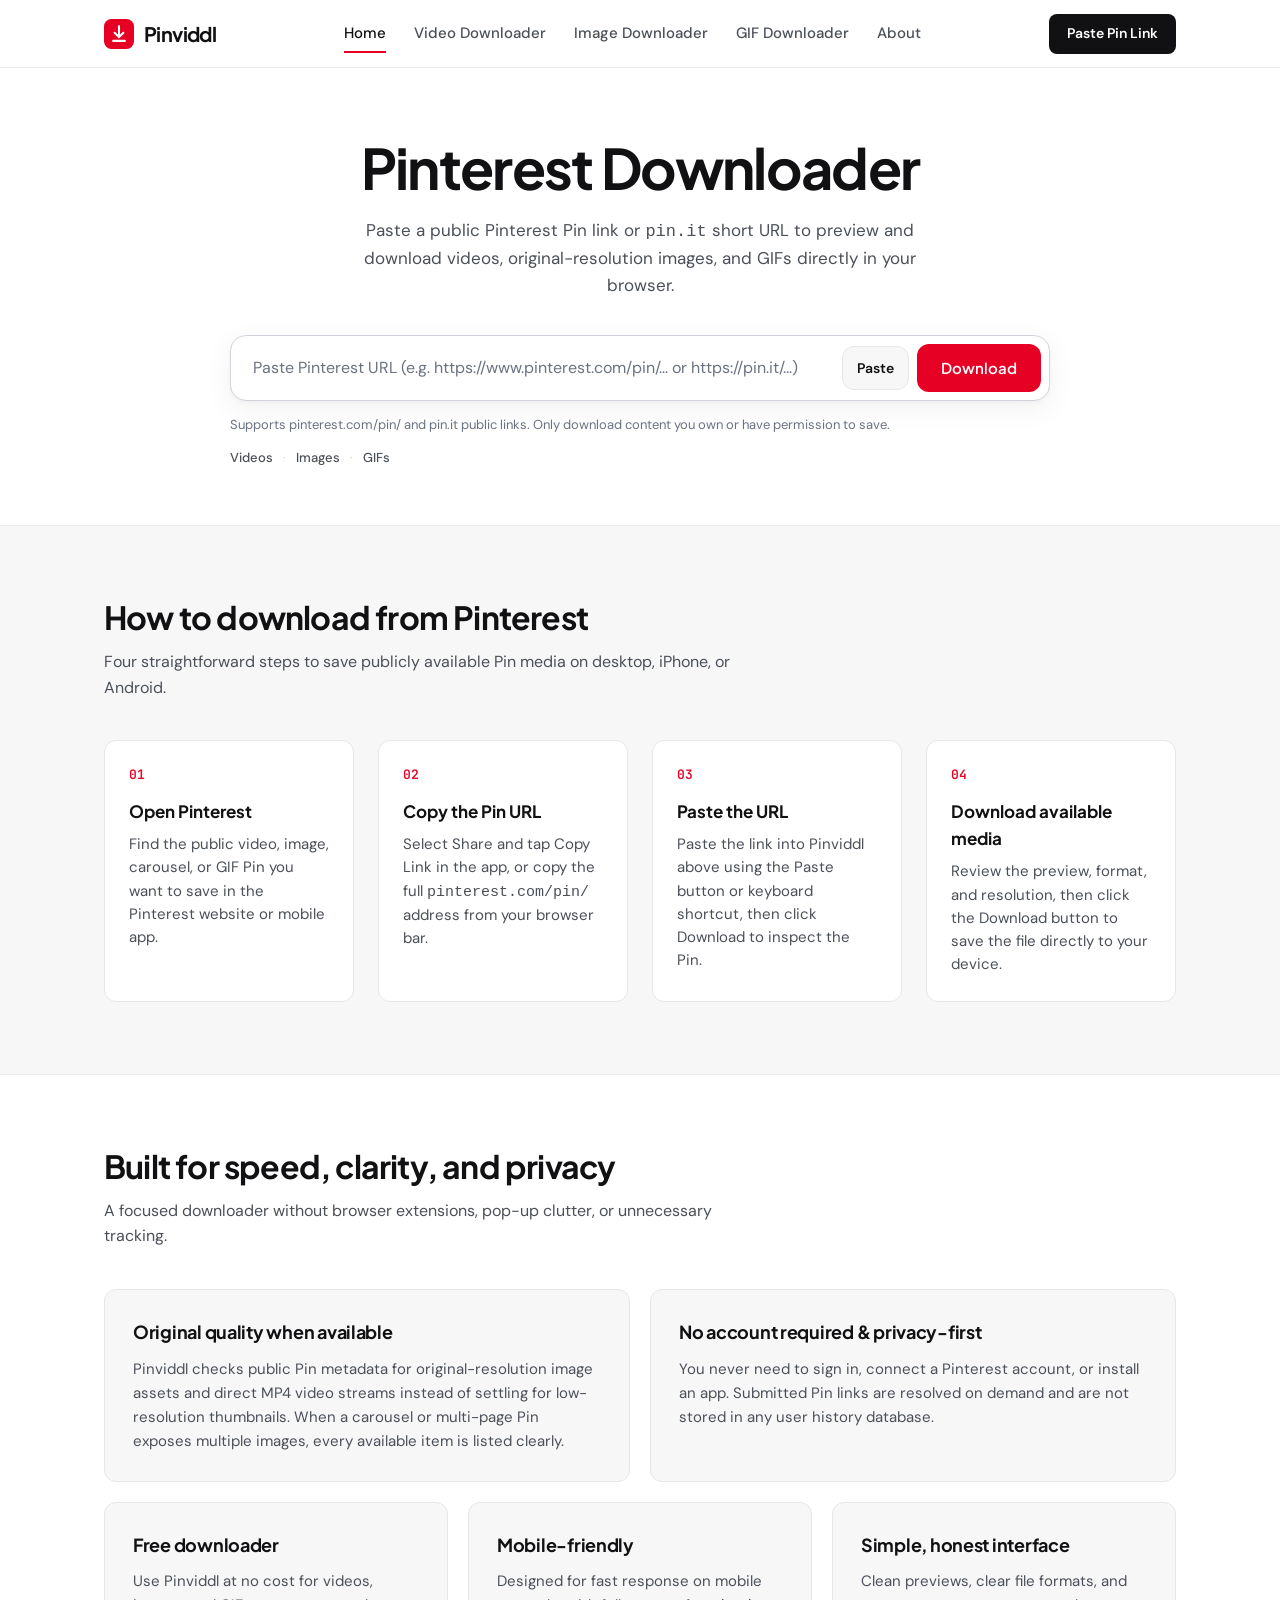
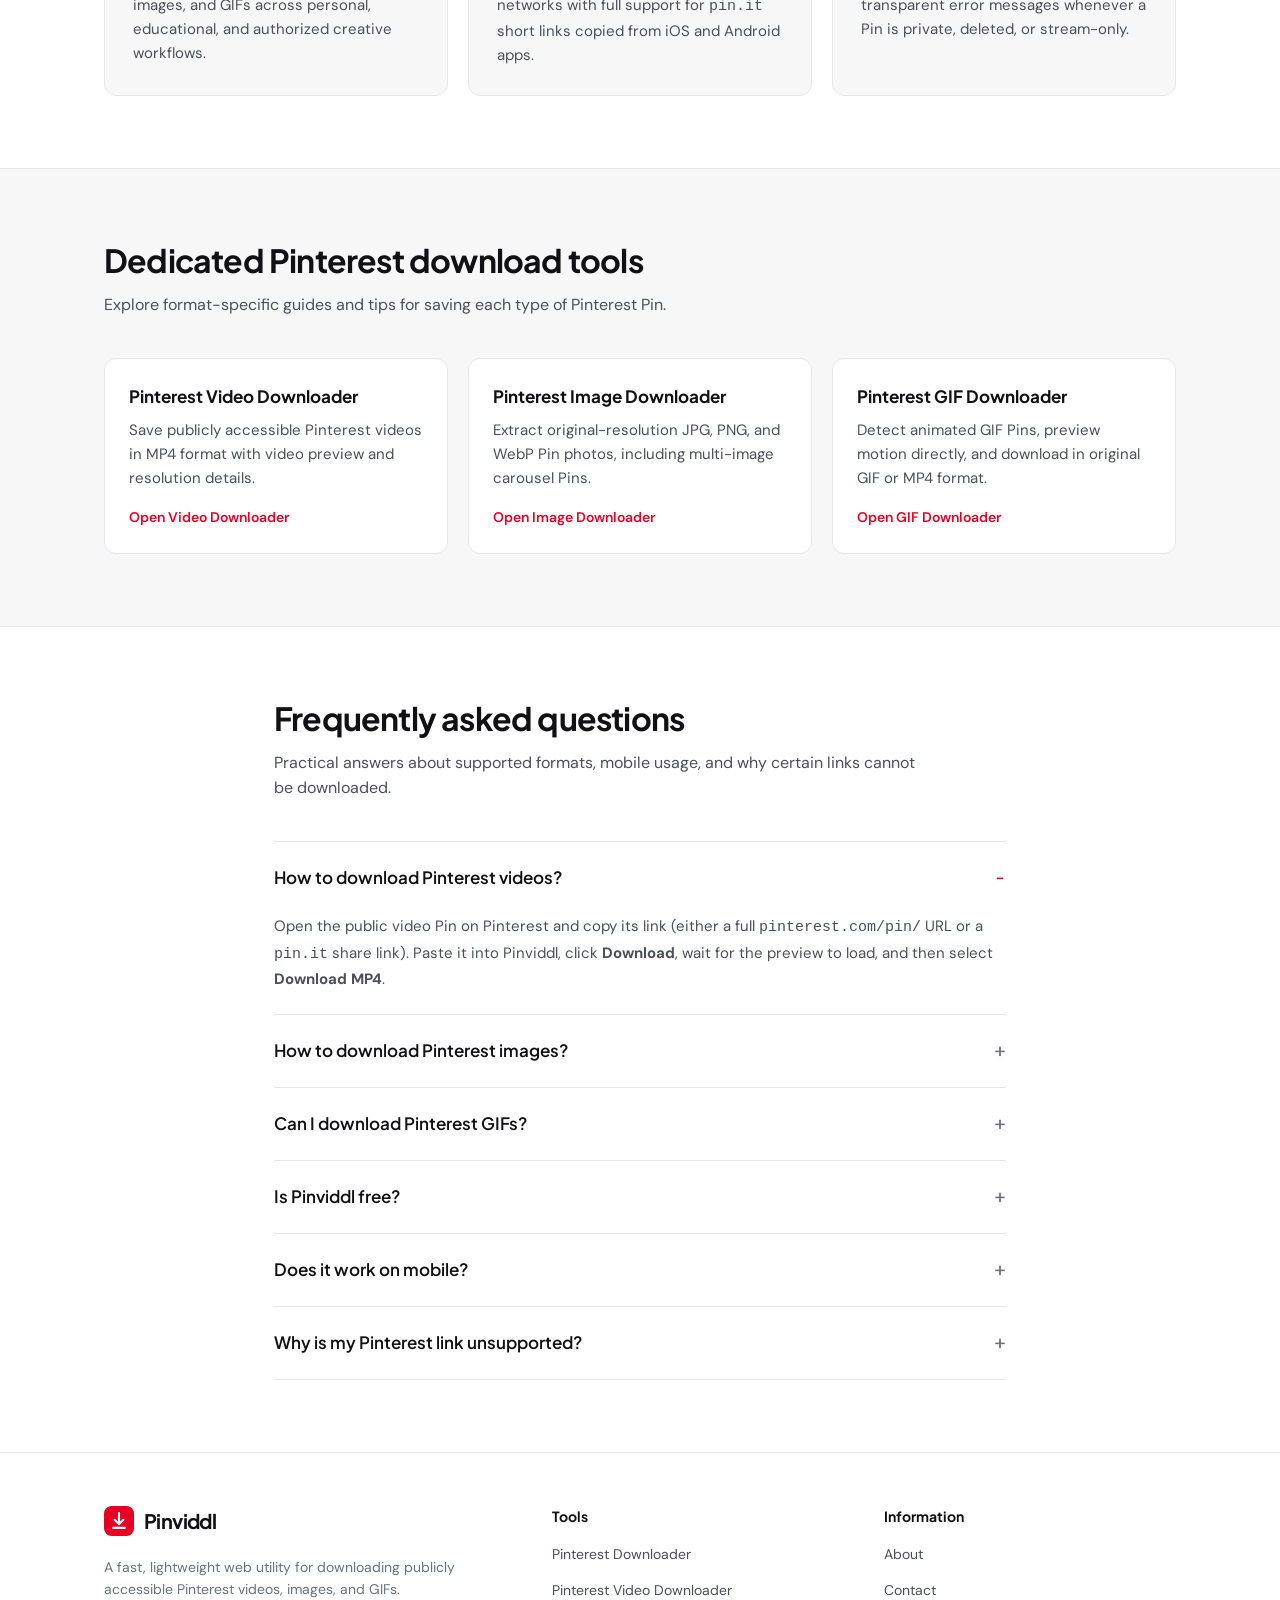
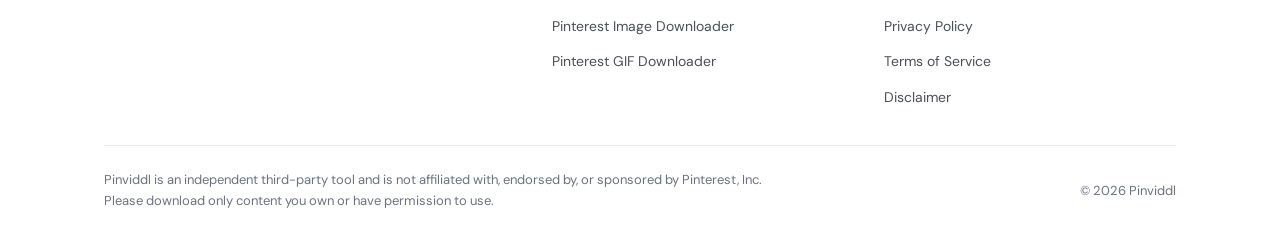
==== commit 285ff734: "Add files via upload" ====
--- a/index.html
+++ b/index.html
@@ -3,16 +3,483 @@
   <head>
     <meta charset="UTF-8" />
     <meta name="viewport" content="width=device-width, initial-scale=1.0" />
-    <title>Pinviddl — Pinterest Video, Image &amp; GIF Downloader</title>
-    <meta name="description" content="Download publicly accessible Pinterest videos, original-resolution images, and GIFs directly from any Pin URL with Pinviddl." />
+    <title>Pinterest Downloader - Download Pinterest Videos, Images & GIFs</title>
+    <meta
+      name="description"
+      content="Download publicly accessible Pinterest videos, original-resolution images, and GIFs directly from any Pin URL with Pinviddl. Free, fast, and no account required."
+    />
+    <link rel="canonical" href="https://pinviddl.com/" />
+    <meta name="robots" content="index, follow" />
+    <meta name="theme-color" content="#E60023" />
+
+    <!-- Open Graph -->
+    <meta property="og:type" content="website" />
+    <meta property="og:site_name" content="Pinterest Downloader" />
+    <meta property="og:url" content="https://pinviddl.com/" />
     <meta property="og:title" content="Pinviddl — Pinterest Video, Image &amp; GIF Downloader" />
-    <meta property="og:description" content="Download publicly accessible Pinterest videos, original-resolution images, and GIFs directly from any Pin URL with Pinviddl." />
-    <meta property="og:type" content="website" />
+    <meta
+      property="og:description"
+      content="Paste a public Pinterest Pin or pin.it short link to preview and download videos, original images, and GIFs."
+    />
+
+    <!-- Twitter Card -->
     <meta name="twitter:card" content="summary" />
+    <meta name="twitter:title" content="Pinviddl — Pinterest Video, Image &amp; GIF Downloader" />
+    <meta
+      name="twitter:description"
+      content="Free browser-based Pinterest video, image, and GIF downloader for desktop and mobile."
+    />
+
+    <link rel="icon" type="image/svg+xml" href="/favicon.svg" />
+    <link rel="preconnect" href="https://fonts.googleapis.com" />
+    <link rel="preconnect" href="https://fonts.gstatic.com" crossorigin />
+    <link
+      href="https://fonts.googleapis.com/css2?family=DM+Sans:wght@400;500;600;700&family=JetBrains+Mono:wght@400;500;600&family=Plus+Jakarta+Sans:wght@600;700&display=swap"
+      rel="stylesheet"
+    />
+    <link rel="stylesheet" href="/assets/css/style.css" />
+
+    <!-- Structured Data: WebSite, Organization, SoftwareApplication, FAQPage -->
+    <script type="application/ld+json">
+      {
+        "@context": "https://schema.org",
+        "@graph": [
+          {
+            "@type": "Organization",
+            "@id": "https://pinviddl.com/#organization",
+            "name": "Pinviddl",
+            "url": "https://pinviddl.com/",
+            "logo": "https://pinviddl.com/assets/images/logo.svg"
+          },
+          {
+            "@type": "WebSite",
+            "@id": "https://pinviddl.com/#website",
+            "url": "https://pinviddl.com/",
+            "name": "Pinviddl",
+            "publisher": { "@id": "https://pinviddl.com/#organization" },
+            "inLanguage": "en"
+          },
+          {
+            "@type": "SoftwareApplication",
+            "name": "Pinviddl Pinterest Downloader",
+            "applicationCategory": "MultimediaApplication",
+            "operatingSystem": "All",
+            "url": "https://pinviddl.com/",
+            "description": "Web-based utility to inspect and download publicly accessible Pinterest videos, images, and GIFs from Pin URLs.",
+            "offers": {
+              "@type": "Offer",
+              "price": "0",
+              "priceCurrency": "USD"
+            }
+          },
+          {
+            "@type": "FAQPage",
+            "mainEntity": [
+              {
+                "@type": "Question",
+                "name": "How to download Pinterest videos?",
+                "acceptedAnswer": {
+                  "@type": "Answer",
+                  "text": "Open the public video Pin on Pinterest, copy its URL or pin.it share link, paste it into the Pinviddl input box, select Download, preview the video, and click Download MP4."
+                }
+              },
+              {
+                "@type": "Question",
+                "name": "How to download Pinterest images?",
+                "acceptedAnswer": {
+                  "@type": "Answer",
+                  "text": "Copy the URL of any public Pinterest image Pin, paste it into Pinviddl, and click Download. Pinviddl checks for the original-resolution image rather than a cropped thumbnail."
+                }
+              },
+              {
+                "@type": "Question",
+                "name": "Can I download Pinterest GIFs?",
+                "acceptedAnswer": {
+                  "@type": "Answer",
+                  "text": "Yes, whenever a public Pin exposes an original GIF file, Pinviddl detects it and provides a direct GIF download. If Pinterest converted an animated Pin to a looping MP4, Pinviddl makes the MP4 available instead."
+                }
+              },
+              {
+                "@type": "Question",
+                "name": "Is Pinviddl free?",
+                "acceptedAnswer": {
+                  "@type": "Answer",
+                  "text": "Yes. Pinviddl is free to use in your web browser without registration, subscriptions, or software installations."
+                }
+              },
+              {
+                "@type": "Question",
+                "name": "Does it work on mobile?",
+                "acceptedAnswer": {
+                  "@type": "Answer",
+                  "text": "Yes. Pinviddl works on iOS Safari, Android Chrome, and desktop browsers. You can paste pin.it links copied directly from the Pinterest mobile app."
+                }
+              },
+              {
+                "@type": "Question",
+                "name": "Why is my Pinterest link unsupported?",
+                "acceptedAnswer": {
+                  "@type": "Answer",
+                  "text": "Links may be unsupported if the Pin is on a secret or private board, has been removed, points to a profile or board instead of a single Pin, or only streams via adaptive HLS without a direct downloadable file."
+                }
+              }
+            ]
+          }
+        ]
+      }
+    </script>
   </head>
   <body>
-    <div id="root"></div>
-    <script type="module" src="/src/main.tsx"></script>
+    <a class="skip-link" href="#main-content">Skip to main content</a>
+
+    <header class="site-header">
+      <div class="container header-inner">
+        <a href="/" class="brand-link" aria-label="Pinviddl Home">
+          <img src="/assets/images/logo.svg" alt="" width="30" height="30" />
+          <span>Pinviddl</span>
+        </a>
+
+        <nav class="primary-nav" aria-label="Primary navigation">
+          <a href="/" class="nav-link" aria-current="page">Home</a>
+          <a href="/pinterest-video-downloader/" class="nav-link">Video Downloader</a>
+          <a href="/pinterest-image-downloader/" class="nav-link">Image Downloader</a>
+          <a href="/pinterest-gif-downloader/" class="nav-link">GIF Downloader</a>
+          <a href="/about/" class="nav-link">About</a>
+        </nav>
+
+        <div class="header-actions">
+          <a href="#downloader" class="header-cta">Paste Pin Link</a>
+          <button
+            type="button"
+            id="mobile-menu-toggle"
+            class="mobile-menu-btn"
+            aria-label="Toggle navigation menu"
+            aria-expanded="false"
+            aria-controls="mobile-drawer"
+          >
+            <svg width="20" height="20" viewBox="0 0 24 24" fill="none" stroke="currentColor" stroke-width="2" aria-hidden="true">
+              <line x1="4" y1="7" x2="20" y2="7" />
+              <line x1="4" y1="12" x2="20" y2="12" />
+              <line x1="4" y1="17" x2="20" y2="17" />
+            </svg>
+          </button>
+        </div>
+      </div>
+    </header>
+
+    <div id="mobile-drawer" class="mobile-drawer" aria-label="Mobile navigation">
+      <ul class="mobile-nav-list">
+        <li><a href="/" class="mobile-nav-link" aria-current="page">Home</a></li>
+        <li><a href="/pinterest-video-downloader/" class="mobile-nav-link">Pinterest Video Downloader</a></li>
+        <li><a href="/pinterest-image-downloader/" class="mobile-nav-link">Pinterest Image Downloader</a></li>
+        <li><a href="/pinterest-gif-downloader/" class="mobile-nav-link">Pinterest GIF Downloader</a></li>
+        <li><a href="/about/" class="mobile-nav-link">About</a></li>
+        <li><a href="/contact/" class="mobile-nav-link">Contact</a></li>
+      </ul>
+    </div>
+
+    <main id="main-content">
+      <section class="hero-section" id="downloader">
+        <div class="container">
+          <div class="hero-content">
+            <h1 class="hero-title">Pinterest Downloader</h1>
+            <p class="hero-subtitle">
+              Paste a public Pinterest Pin link or <code>pin.it</code> short URL to preview and download
+              videos, original-resolution images, and GIFs directly in your browser.
+            </p>
+
+            <form id="downloader-form" class="downloader-form" novalidate>
+              <label for="pin-url-input" class="sr-only">Pinterest Pin URL</label>
+              <div class="input-shell">
+                <div class="url-input-wrap">
+                  <input
+                    id="pin-url-input"
+                    name="url"
+                    type="url"
+                    class="url-input"
+                    placeholder="Paste Pinterest URL (e.g. https://www.pinterest.com/pin/... or https://pin.it/...)"
+                    autocomplete="off"
+                    spellcheck="false"
+                    inputmode="url"
+                    required
+                  />
+                </div>
+                <div class="input-controls">
+                  <button type="button" id="paste-btn" class="btn-secondary-inline" aria-label="Paste URL from clipboard">
+                    Paste
+                  </button>
+                  <button type="button" id="clear-btn" class="btn-clear" hidden aria-label="Clear URL input">
+                    Clear
+                  </button>
+                  <button type="submit" id="download-submit-btn" class="btn-primary">
+                    Download
+                  </button>
+                </div>
+              </div>
+
+              <div class="form-meta-row">
+                <p class="form-hint">Supports pinterest.com/pin/ and pin.it public links. Only download content you own or have permission to save.</p>
+                <div class="tool-switcher" aria-label="Specialized downloaders">
+                  <a href="/pinterest-video-downloader/">Videos</a>
+                  <span class="meta-dot" aria-hidden="true">·</span>
+                  <a href="/pinterest-image-downloader/">Images</a>
+                  <span class="meta-dot" aria-hidden="true">·</span>
+                  <a href="/pinterest-gif-downloader/">GIFs</a>
+                </div>
+              </div>
+            </form>
+          </div>
+
+          <div id="result-section" class="result-section" aria-live="polite" hidden></div>
+        </div>
+      </section>
+
+      <section class="section-band section-band--tinted" id="how-to-download">
+        <div class="container">
+          <div class="section-header">
+            <h2 class="section-title">How to download from Pinterest</h2>
+            <p class="section-lead">
+              Four straightforward steps to save publicly available Pin media on desktop, iPhone, or Android.
+            </p>
+          </div>
+
+          <ol class="steps-grid">
+            <li class="step-card">
+              <span class="step-index">01</span>
+              <h3 class="step-title">Open Pinterest</h3>
+              <p class="step-desc">
+                Find the public video, image, carousel, or GIF Pin you want to save in the Pinterest website or mobile app.
+              </p>
+            </li>
+            <li class="step-card">
+              <span class="step-index">02</span>
+              <h3 class="step-title">Copy the Pin URL</h3>
+              <p class="step-desc">
+                Select Share and tap Copy Link in the app, or copy the full <code>pinterest.com/pin/</code> address from your browser bar.
+              </p>
+            </li>
+            <li class="step-card">
+              <span class="step-index">03</span>
+              <h3 class="step-title">Paste the URL</h3>
+              <p class="step-desc">
+                Paste the link into Pinviddl above using the Paste button or keyboard shortcut, then click Download to inspect the Pin.
+              </p>
+            </li>
+            <li class="step-card">
+              <span class="step-index">04</span>
+              <h3 class="step-title">Download available media</h3>
+              <p class="step-desc">
+                Review the preview, format, and resolution, then click the Download button to save the file directly to your device.
+              </p>
+            </li>
+          </ol>
+        </div>
+      </section>
+
+      <section class="section-band" id="features">
+        <div class="container">
+          <div class="section-header">
+            <h2 class="section-title">Built for speed, clarity, and privacy</h2>
+            <p class="section-lead">
+              A focused downloader without browser extensions, pop-up clutter, or unnecessary tracking.
+            </p>
+          </div>
+
+          <div class="features-bento">
+            <article class="feature-item feature-item--wide">
+              <h3 class="feature-title">Original quality when available</h3>
+              <p class="feature-desc">
+                Pinviddl checks public Pin metadata for original-resolution image assets and direct MP4 video streams instead of settling for low-resolution thumbnails. When a carousel or multi-page Pin exposes multiple images, every available item is listed clearly.
+              </p>
+            </article>
+
+            <article class="feature-item feature-item--wide">
+              <h3 class="feature-title">No account required &amp; privacy-first</h3>
+              <p class="feature-desc">
+                You never need to sign in, connect a Pinterest account, or install an app. Submitted Pin links are resolved on demand and are not stored in any user history database.
+              </p>
+            </article>
+
+            <article class="feature-item">
+              <h3 class="feature-title">Free downloader</h3>
+              <p class="feature-desc">
+                Use Pinviddl at no cost for videos, images, and GIFs across personal, educational, and authorized creative workflows.
+              </p>
+            </article>
+
+            <article class="feature-item">
+              <h3 class="feature-title">Mobile-friendly</h3>
+              <p class="feature-desc">
+                Designed for fast response on mobile networks with full support for <code>pin.it</code> short links copied from iOS and Android apps.
+              </p>
+            </article>
+
+            <article class="feature-item">
+              <h3 class="feature-title">Simple, honest interface</h3>
+              <p class="feature-desc">
+                Clean previews, clear file formats, and transparent error messages whenever a Pin is private, deleted, or stream-only.
+              </p>
+            </article>
+          </div>
+        </div>
+      </section>
+
+      <section class="section-band section-band--tinted" aria-labelledby="tools-heading">
+        <div class="container">
+          <div class="section-header">
+            <h2 class="section-title" id="tools-heading">Dedicated Pinterest download tools</h2>
+            <p class="section-lead">
+              Explore format-specific guides and tips for saving each type of Pinterest Pin.
+            </p>
+          </div>
+
+          <div class="tools-grid">
+            <a href="/pinterest-video-downloader/" class="tool-link-card">
+              <div>
+                <h3 class="tool-link-title">Pinterest Video Downloader</h3>
+                <p class="tool-link-desc">
+                  Save publicly accessible Pinterest videos in MP4 format with video preview and resolution details.
+                </p>
+              </div>
+              <span class="tool-link-cta">Open Video Downloader</span>
+            </a>
+
+            <a href="/pinterest-image-downloader/" class="tool-link-card">
+              <div>
+                <h3 class="tool-link-title">Pinterest Image Downloader</h3>
+                <p class="tool-link-desc">
+                  Extract original-resolution JPG, PNG, and WebP Pin photos, including multi-image carousel Pins.
+                </p>
+              </div>
+              <span class="tool-link-cta">Open Image Downloader</span>
+            </a>
+
+            <a href="/pinterest-gif-downloader/" class="tool-link-card">
+              <div>
+                <h3 class="tool-link-title">Pinterest GIF Downloader</h3>
+                <p class="tool-link-desc">
+                  Detect animated GIF Pins, preview motion directly, and download in original GIF or MP4 format.
+                </p>
+              </div>
+              <span class="tool-link-cta">Open GIF Downloader</span>
+            </a>
+          </div>
+        </div>
+      </section>
+
+      <section class="section-band" id="faq">
+        <div class="container-narrow">
+          <div class="section-header">
+            <h2 class="section-title">Frequently asked questions</h2>
+            <p class="section-lead">
+              Practical answers about supported formats, mobile usage, and why certain links cannot be downloaded.
+            </p>
+          </div>
+
+          <div class="faq-list">
+            <details class="faq-item" open>
+              <summary class="faq-question">How to download Pinterest videos?</summary>
+              <div class="faq-answer">
+                <p>
+                  Open the public video Pin on Pinterest and copy its link (either a full <code>pinterest.com/pin/</code> URL or a <code>pin.it</code> share link). Paste it into Pinviddl, click <strong>Download</strong>, wait for the preview to load, and then select <strong>Download MP4</strong>.
+                </p>
+              </div>
+            </details>
+
+            <details class="faq-item">
+              <summary class="faq-question">How to download Pinterest images?</summary>
+              <div class="faq-answer">
+                <p>
+                  Copy the Pin link for any public image on Pinterest and paste it into the input box above. Pinviddl looks up the original image source whenever Pinterest exposes it, shows the image dimensions and format, and lets you save the file directly.
+                </p>
+              </div>
+            </details>
+
+            <details class="faq-item">
+              <summary class="faq-question">Can I download Pinterest GIFs?</summary>
+              <div class="faq-answer">
+                <p>
+                  Yes. When a Pin serves an original animated <code>.gif</code> file, Pinviddl detects it as a GIF and lets you download it in GIF format. Some animated Pins on Pinterest are re-encoded by Pinterest as looping MP4 videos; in those cases, Pinviddl provides the MP4 download.
+                </p>
+              </div>
+            </details>
+
+            <details class="faq-item">
+              <summary class="faq-question">Is Pinviddl free?</summary>
+              <div class="faq-answer">
+                <p>
+                  Yes, Pinviddl is completely free to use with no sign-up, subscription, or watermark added to your downloads.
+                </p>
+              </div>
+            </details>
+
+            <details class="faq-item">
+              <summary class="faq-question">Does it work on mobile?</summary>
+              <div class="faq-answer">
+                <p>
+                  Yes. Pinviddl runs in mobile web browsers on iPhone (Safari), Android (Chrome, Firefox, Edge), and tablets. In the Pinterest mobile app, tap Share, choose Copy Link, and paste that <code>pin.it</code> URL into Pinviddl.
+                </p>
+              </div>
+            </details>
+
+            <details class="faq-item">
+              <summary class="faq-question">Why is my Pinterest link unsupported?</summary>
+              <div class="faq-answer">
+                <p>
+                  Pinviddl only accesses publicly exposed Pin metadata and does not bypass login screens or privacy settings. A link may be unsupported if the Pin belongs to a private or secret board, has been deleted, points to a user profile or board rather than an individual Pin, or is only delivered as a segmented HLS stream without a direct MP4 file.
+                </p>
+              </div>
+            </details>
+          </div>
+        </div>
+      </section>
+    </main>
+
+    <footer class="site-footer">
+      <div class="container">
+        <div class="footer-top">
+          <div>
+            <a href="/" class="brand-link">
+              <img src="/assets/images/logo.svg" alt="" width="28" height="28" loading="lazy" />
+              <span>Pinviddl</span>
+            </a>
+            <p class="footer-brand-desc">
+              A fast, lightweight web utility for downloading publicly accessible Pinterest videos, images, and GIFs.
+            </p>
+          </div>
+
+          <div>
+            <h2 class="footer-col-title">Tools</h2>
+            <ul class="footer-links">
+              <li><a href="/">Pinterest Downloader</a></li>
+              <li><a href="/pinterest-video-downloader/">Pinterest Video Downloader</a></li>
+              <li><a href="/pinterest-image-downloader/">Pinterest Image Downloader</a></li>
+              <li><a href="/pinterest-gif-downloader/">Pinterest GIF Downloader</a></li>
+            </ul>
+          </div>
+
+          <div>
+            <h2 class="footer-col-title">Information</h2>
+            <ul class="footer-links">
+              <li><a href="/about/">About</a></li>
+              <li><a href="/contact/">Contact</a></li>
+              <li><a href="/privacy-policy/">Privacy Policy</a></li>
+              <li><a href="/terms/">Terms of Service</a></li>
+              <li><a href="/disclaimer/">Disclaimer</a></li>
+            </ul>
+          </div>
+        </div>
+
+        <div class="footer-bottom">
+          <p class="footer-disclaimer">
+            Pinviddl is an independent third-party tool and is not affiliated with, endorsed by, or sponsored by Pinterest, Inc. Please download only content you own or have permission to use.
+          </p>
+          <span>© 2026 Pinviddl</span>
+        </div>
+      </div>
+    </footer>
+
+    <script src="/assets/js/config.js" defer></script>
+    <script src="/assets/js/app.js" defer></script>
   </body>
 </html>
-
--- a/assets/css/style.css
+++ b/assets/css/style.css
@@ -0,0 +1,1419 @@
+/* ==========================================================================
+   Pinviddl — Production Stylesheet (HTML5 / CSS3, Zero Frameworks)
+   60% White Canvas (#FFFFFF) · 30% Soft Neutral Surfaces (#F7F7F8) · 10% Red Accent (#E60023)
+   ========================================================================== */
+
+:root {
+  --bg-canvas: #ffffff;
+  --bg-surface: #f7f7f8;
+  --bg-surface-hover: #f0f1f3;
+  --bg-error: #fef2f2;
+  --border-hairline: #e5e7eb;
+  --border-strong: #d1d5db;
+  --border-error: #fecaca;
+
+  --text-primary: #111113;
+  --text-secondary: #4b5058;
+  --text-muted: #6b7280;
+  --text-error: #991b1b;
+
+  --accent: #e60023;
+  --accent-hover: #c8001e;
+  --accent-active: #ad001a;
+  --accent-ring: rgba(230, 0, 35, 0.22);
+
+  --shadow-input: 0 8px 30px rgba(17, 17, 19, 0.06), 0 1px 3px rgba(17, 17, 19, 0.04);
+  --shadow-card: 0 2px 10px rgba(17, 17, 19, 0.04);
+
+  --radius-sm: 8px;
+  --radius-md: 12px;
+  --radius-lg: 16px;
+  --radius-xl: 20px;
+
+  --font-display: 'Plus Jakarta Sans', -apple-system, BlinkMacSystemFont, 'Segoe UI', sans-serif;
+  --font-body: 'DM Sans', -apple-system, BlinkMacSystemFont, 'Segoe UI', sans-serif;
+  --font-mono: 'JetBrains Mono', ui-monospace, SFMono-Regular, Menlo, monospace;
+
+  --container-max: 1120px;
+  --container-narrow: 780px;
+  --header-height: 68px;
+  --ease-out: cubic-bezier(0.16, 1, 0.3, 1);
+}
+
+*,
+*::before,
+*::after {
+  box-sizing: border-box;
+}
+
+html {
+  font-size: 16px;
+  scroll-behavior: smooth;
+  -webkit-text-size-adjust: 100%;
+}
+
+body {
+  margin: 0;
+  font-family: var(--font-body);
+  font-size: 1rem;
+  line-height: 1.6;
+  color: var(--text-primary);
+  background-color: var(--bg-canvas);
+  -webkit-font-smoothing: antialiased;
+  -moz-osx-font-smoothing: grayscale;
+}
+
+img,
+video,
+svg {
+  display: block;
+  max-width: 100%;
+}
+
+a {
+  color: inherit;
+  text-decoration: none;
+}
+
+button,
+input,
+textarea,
+select {
+  font: inherit;
+  color: inherit;
+}
+
+button {
+  cursor: pointer;
+}
+
+:focus-visible {
+  outline: 2px solid var(--accent);
+  outline-offset: 2px;
+}
+
+.sr-only {
+  position: absolute;
+  width: 1px;
+  height: 1px;
+  padding: 0;
+  margin: -1px;
+  overflow: hidden;
+  clip: rect(0, 0, 0, 0);
+  white-space: nowrap;
+  border: 0;
+}
+
+.skip-link {
+  position: absolute;
+  left: 16px;
+  top: -100px;
+  z-index: 100;
+  background: var(--text-primary);
+  color: #ffffff;
+  padding: 10px 16px;
+  border-radius: var(--radius-sm);
+  font-size: 0.875rem;
+  font-weight: 600;
+}
+
+.skip-link:focus {
+  top: 16px;
+}
+
+/* Container
+   -------------------------------------------------------------------------- */
+.container {
+  width: 100%;
+  max-width: var(--container-max);
+  margin-inline: auto;
+  padding-inline: 24px;
+}
+
+.container-narrow {
+  width: 100%;
+  max-width: var(--container-narrow);
+  margin-inline: auto;
+  padding-inline: 24px;
+}
+
+/* Header — Strict 3-Zone Top Bar Contract
+   -------------------------------------------------------------------------- */
+.site-header {
+  position: sticky;
+  top: 0;
+  z-index: 40;
+  height: var(--header-height);
+  background-color: rgba(255, 255, 255, 0.96);
+  backdrop-filter: blur(8px);
+  border-bottom: 1px solid var(--border-hairline);
+}
+
+.header-inner {
+  height: 100%;
+  display: flex;
+  align-items: center;
+  justify-content: space-between;
+  gap: 32px;
+}
+
+.brand-link {
+  display: inline-flex;
+  align-items: center;
+  gap: 10px;
+  font-family: var(--font-display);
+  font-size: 1.25rem;
+  font-weight: 700;
+  letter-spacing: -0.03em;
+  color: var(--text-primary);
+  white-space: nowrap;
+  flex-shrink: 0;
+}
+
+.brand-link img {
+  width: 30px;
+  height: 30px;
+  flex-shrink: 0;
+}
+
+.primary-nav {
+  display: flex;
+  align-items: center;
+  gap: 28px;
+}
+
+.nav-link {
+  font-size: 0.9375rem;
+  font-weight: 500;
+  color: var(--text-secondary);
+  white-space: nowrap;
+  flex-shrink: 0;
+  padding-block: 6px;
+  border-bottom: 2px solid transparent;
+  transition: color 160ms var(--ease-out), border-color 160ms var(--ease-out);
+}
+
+.nav-link:hover {
+  color: var(--text-primary);
+}
+
+.nav-link[aria-current='page'] {
+  color: var(--text-primary);
+  border-bottom-color: var(--accent);
+}
+
+.header-actions {
+  display: flex;
+  align-items: center;
+  gap: 12px;
+  flex-shrink: 0;
+}
+
+.header-cta {
+  display: inline-flex;
+  align-items: center;
+  justify-content: center;
+  min-height: 40px;
+  padding: 8px 18px;
+  background-color: var(--text-primary);
+  color: #ffffff;
+  font-size: 0.875rem;
+  font-weight: 600;
+  border-radius: var(--radius-sm);
+  white-space: nowrap;
+  flex-shrink: 0;
+  transition: background-color 160ms var(--ease-out), transform 140ms var(--ease-out);
+}
+
+.header-cta:hover {
+  background-color: #27272a;
+}
+
+.header-cta:active {
+  transform: translateY(1px);
+}
+
+.mobile-menu-btn {
+  display: none;
+  align-items: center;
+  justify-content: center;
+  width: 44px;
+  height: 44px;
+  padding: 0;
+  border: 1px solid var(--border-hairline);
+  border-radius: var(--radius-sm);
+  background: var(--bg-canvas);
+  color: var(--text-primary);
+}
+
+.mobile-drawer {
+  display: none;
+  position: fixed;
+  inset: var(--header-height) 0 0 0;
+  z-index: 39;
+  background: var(--bg-canvas);
+  padding: 20px 24px 32px;
+  border-top: 1px solid var(--border-hairline);
+  overflow-y: auto;
+}
+
+.mobile-drawer.is-open {
+  display: block;
+}
+
+.mobile-nav-list {
+  display: flex;
+  flex-direction: column;
+  gap: 4px;
+  list-style: none;
+  margin: 0;
+  padding: 0;
+}
+
+.mobile-nav-link {
+  display: flex;
+  align-items: center;
+  min-height: 48px;
+  padding: 10px 12px;
+  border-radius: var(--radius-sm);
+  font-size: 1rem;
+  font-weight: 500;
+  color: var(--text-primary);
+}
+
+.mobile-nav-link[aria-current='page'] {
+  background-color: var(--bg-surface);
+  color: var(--accent);
+  font-weight: 600;
+}
+
+/* Breadcrumbs (SEO subpages)
+   -------------------------------------------------------------------------- */
+.breadcrumb-bar {
+  padding-top: 24px;
+}
+
+.breadcrumb-list {
+  display: flex;
+  flex-wrap: wrap;
+  align-items: center;
+  gap: 8px;
+  list-style: none;
+  margin: 0;
+  padding: 0;
+  font-size: 0.875rem;
+  color: var(--text-muted);
+}
+
+.breadcrumb-list a:hover {
+  color: var(--text-primary);
+  text-decoration: underline;
+}
+
+.breadcrumb-sep {
+  color: var(--border-strong);
+  user-select: none;
+}
+
+/* Hero & Downloader Input Section
+   -------------------------------------------------------------------------- */
+.hero-section {
+  padding-top: 68px;
+  padding-bottom: 56px;
+}
+
+.hero-section--subpage {
+  padding-top: 32px;
+  padding-bottom: 52px;
+}
+
+.hero-content {
+  max-width: 820px;
+  margin-inline: auto;
+  text-align: center;
+}
+
+.hero-title {
+  margin: 0;
+  font-family: var(--font-display);
+  font-size: clamp(2.25rem, 4.4vw, 3.5rem);
+  font-weight: 700;
+  line-height: 1.12;
+  letter-spacing: -0.03em;
+  color: var(--text-primary);
+  text-wrap: balance;
+}
+
+.hero-subtitle {
+  margin: 18px auto 0;
+  max-width: 620px;
+  font-size: 1.0625rem;
+  line-height: 1.6;
+  color: var(--text-secondary);
+}
+
+/* Downloader Form Box */
+.downloader-form {
+  margin-top: 36px;
+  text-align: left;
+}
+
+.input-shell {
+  display: flex;
+  align-items: center;
+  gap: 8px;
+  padding: 8px;
+  background-color: var(--bg-canvas);
+  border: 1px solid var(--border-strong);
+  border-radius: var(--radius-lg);
+  box-shadow: var(--shadow-input);
+  transition: border-color 160ms var(--ease-out), box-shadow 160ms var(--ease-out);
+}
+
+.input-shell:focus-within {
+  border-color: var(--accent);
+  box-shadow: 0 0 0 4px var(--accent-ring), var(--shadow-input);
+}
+
+.url-input-wrap {
+  flex: 1 1 auto;
+  min-width: 0;
+  display: flex;
+  align-items: center;
+  padding-left: 12px;
+}
+
+.url-input {
+  width: 100%;
+  min-height: 48px;
+  border: 0;
+  background: transparent;
+  font-size: 1rem;
+  color: var(--text-primary);
+  outline: none;
+}
+
+.url-input::placeholder {
+  color: var(--text-muted);
+}
+
+.input-controls {
+  display: flex;
+  align-items: center;
+  gap: 8px;
+  flex-shrink: 0;
+}
+
+.btn-secondary-inline {
+  display: inline-flex;
+  align-items: center;
+  justify-content: center;
+  gap: 6px;
+  min-height: 44px;
+  padding: 0 14px;
+  border: 1px solid var(--border-hairline);
+  border-radius: var(--radius-md);
+  background-color: var(--bg-surface);
+  color: var(--text-primary);
+  font-size: 0.875rem;
+  font-weight: 600;
+  white-space: nowrap;
+  flex-shrink: 0;
+  transition: background-color 150ms var(--ease-out), border-color 150ms var(--ease-out);
+}
+
+.btn-secondary-inline:hover {
+  background-color: var(--bg-surface-hover);
+  border-color: var(--border-strong);
+}
+
+.btn-clear {
+  display: inline-flex;
+  align-items: center;
+  justify-content: center;
+  min-height: 44px;
+  padding: 0 12px;
+  border: 1px solid transparent;
+  border-radius: var(--radius-md);
+  background: transparent;
+  color: var(--text-muted);
+  font-size: 0.875rem;
+  font-weight: 500;
+  white-space: nowrap;
+  flex-shrink: 0;
+  transition: color 150ms var(--ease-out), background-color 150ms var(--ease-out);
+}
+
+.btn-clear:hover {
+  color: var(--text-primary);
+  background-color: var(--bg-surface);
+}
+
+.btn-clear[hidden] {
+  display: none;
+}
+
+.btn-primary {
+  display: inline-flex;
+  align-items: center;
+  justify-content: center;
+  gap: 8px;
+  min-height: 48px;
+  padding: 0 24px;
+  border: 0;
+  border-radius: var(--radius-md);
+  background-color: var(--accent);
+  color: #ffffff;
+  font-family: var(--font-display);
+  font-size: 0.9375rem;
+  font-weight: 600;
+  white-space: nowrap;
+  flex-shrink: 0;
+  transition: background-color 150ms var(--ease-out), transform 120ms var(--ease-out);
+}
+
+.btn-primary:hover {
+  background-color: var(--accent-hover);
+}
+
+.btn-primary:active {
+  background-color: var(--accent-active);
+  transform: translateY(1px);
+}
+
+.btn-primary:disabled {
+  opacity: 0.65;
+  cursor: not-allowed;
+  transform: none;
+}
+
+.form-meta-row {
+  margin-top: 14px;
+  display: flex;
+  flex-wrap: wrap;
+  align-items: center;
+  justify-content: space-between;
+  gap: 12px;
+  font-size: 0.8125rem;
+  color: var(--text-muted);
+}
+
+.form-hint {
+  margin: 0;
+}
+
+.tool-switcher {
+  display: inline-flex;
+  align-items: center;
+  gap: 10px;
+}
+
+.tool-switcher a {
+  color: var(--text-secondary);
+  font-weight: 500;
+  transition: color 150ms var(--ease-out);
+}
+
+.tool-switcher a:hover {
+  color: var(--accent);
+  text-decoration: underline;
+}
+
+.meta-dot {
+  color: var(--border-strong);
+  user-select: none;
+}
+
+/* Result Section (Loading, Error, Media Preview & Downloads)
+   -------------------------------------------------------------------------- */
+.result-section {
+  max-width: 880px;
+  margin: 28px auto 0;
+}
+
+.result-section[hidden] {
+  display: none;
+}
+
+.loading-panel {
+  display: flex;
+  align-items: center;
+  justify-content: center;
+  gap: 14px;
+  padding: 36px 24px;
+  background-color: var(--bg-surface);
+  border: 1px solid var(--border-hairline);
+  border-radius: var(--radius-lg);
+  color: var(--text-secondary);
+  font-size: 0.9375rem;
+  font-weight: 500;
+}
+
+.spinner {
+  width: 20px;
+  height: 20px;
+  border: 2.5px solid var(--border-strong);
+  border-top-color: var(--accent);
+  border-radius: 50%;
+  animation: spin 750ms linear infinite;
+  flex-shrink: 0;
+}
+
+@keyframes spin {
+  to {
+    transform: rotate(360deg);
+  }
+}
+
+.error-panel {
+  display: flex;
+  align-items: flex-start;
+  gap: 14px;
+  padding: 20px 22px;
+  background-color: var(--bg-error);
+  border: 1px solid var(--border-error);
+  border-radius: var(--radius-lg);
+  color: var(--text-error);
+  text-align: left;
+}
+
+.error-icon {
+  flex-shrink: 0;
+  margin-top: 2px;
+}
+
+.error-title {
+  margin: 0;
+  font-family: var(--font-display);
+  font-size: 0.9375rem;
+  font-weight: 700;
+}
+
+.error-message {
+  margin: 4px 0 0;
+  font-size: 0.9375rem;
+  line-height: 1.5;
+  color: #7f1d1d;
+}
+
+/* Primary Media Result Card */
+.result-card {
+  background-color: var(--bg-canvas);
+  border: 1px solid var(--border-hairline);
+  border-radius: var(--radius-xl);
+  box-shadow: var(--shadow-card);
+  overflow: hidden;
+  text-align: left;
+}
+
+.result-main-grid {
+  display: grid;
+  grid-template-columns: minmax(260px, 360px) 1fr;
+  gap: 28px;
+  padding: 24px;
+  align-items: start;
+}
+
+.media-preview-stage {
+  position: relative;
+  background-color: var(--bg-surface);
+  border: 1px solid var(--border-hairline);
+  border-radius: var(--radius-md);
+  overflow: hidden;
+  min-height: 220px;
+  display: flex;
+  align-items: center;
+  justify-content: center;
+}
+
+.media-preview-stage img,
+.media-preview-stage video {
+  width: 100%;
+  max-height: 420px;
+  object-fit: contain;
+  background-color: #111113;
+}
+
+.media-preview-stage img {
+  background-color: var(--bg-surface);
+}
+
+.preview-fallback {
+  padding: 32px 20px;
+  text-align: center;
+  color: var(--text-muted);
+  font-size: 0.875rem;
+}
+
+.result-details {
+  display: flex;
+  flex-direction: column;
+  gap: 16px;
+  min-width: 0;
+}
+
+.result-meta-line {
+  display: flex;
+  flex-wrap: wrap;
+  align-items: center;
+  gap: 8px;
+  font-size: 0.8125rem;
+  font-weight: 600;
+  color: var(--text-secondary);
+  font-variant-numeric: tabular-nums;
+}
+
+.result-meta-type {
+  color: var(--accent);
+}
+
+.result-title {
+  margin: 0;
+  font-family: var(--font-display);
+  font-size: 1.25rem;
+  font-weight: 700;
+  line-height: 1.35;
+  color: var(--text-primary);
+  overflow-wrap: anywhere;
+}
+
+.result-author {
+  margin: -8px 0 0;
+  font-size: 0.875rem;
+  color: var(--text-muted);
+}
+
+.download-options-list {
+  display: flex;
+  flex-direction: column;
+  gap: 10px;
+  margin-top: 4px;
+}
+
+.download-row {
+  display: flex;
+  align-items: center;
+  justify-content: space-between;
+  gap: 16px;
+  padding: 12px 16px;
+  background-color: var(--bg-surface);
+  border: 1px solid var(--border-hairline);
+  border-radius: var(--radius-md);
+}
+
+.download-row-info {
+  display: flex;
+  flex-direction: column;
+  gap: 2px;
+  min-width: 0;
+}
+
+.download-row-label {
+  font-size: 0.9375rem;
+  font-weight: 600;
+  color: var(--text-primary);
+}
+
+.download-row-specs {
+  font-size: 0.8125rem;
+  color: var(--text-muted);
+  font-family: var(--font-mono);
+  font-variant-numeric: tabular-nums;
+}
+
+.download-row-actions {
+  display: flex;
+  align-items: center;
+  gap: 8px;
+  flex-shrink: 0;
+}
+
+.btn-download {
+  display: inline-flex;
+  align-items: center;
+  justify-content: center;
+  gap: 8px;
+  min-height: 40px;
+  padding: 0 18px;
+  border: 0;
+  border-radius: var(--radius-sm);
+  background-color: var(--accent);
+  color: #ffffff;
+  font-size: 0.875rem;
+  font-weight: 600;
+  white-space: nowrap;
+  flex-shrink: 0;
+  transition: background-color 150ms var(--ease-out);
+}
+
+.btn-download:hover {
+  background-color: var(--accent-hover);
+}
+
+.btn-download--secondary {
+  background-color: var(--text-primary);
+}
+
+.btn-download--secondary:hover {
+  background-color: #27272a;
+}
+
+.btn-direct-link {
+  display: inline-flex;
+  align-items: center;
+  justify-content: center;
+  min-height: 40px;
+  padding: 0 12px;
+  border: 1px solid var(--border-strong);
+  border-radius: var(--radius-sm);
+  background-color: var(--bg-canvas);
+  color: var(--text-secondary);
+  font-size: 0.8125rem;
+  font-weight: 600;
+  white-space: nowrap;
+  flex-shrink: 0;
+  transition: color 150ms var(--ease-out), border-color 150ms var(--ease-out);
+}
+
+.btn-direct-link:hover {
+  color: var(--text-primary);
+  border-color: var(--text-primary);
+}
+
+.download-feedback {
+  margin: 0;
+  font-size: 0.8125rem;
+  color: var(--text-secondary);
+  min-height: 1.25em;
+}
+
+.download-feedback.is-error {
+  color: var(--text-error);
+}
+
+/* Multi-image / Carousel Gallery inside Result Card */
+.multi-media-section {
+  border-top: 1px solid var(--border-hairline);
+  padding: 20px 24px 24px;
+  background-color: var(--bg-surface);
+}
+
+.multi-media-heading {
+  margin: 0 0 16px;
+  font-family: var(--font-display);
+  font-size: 0.9375rem;
+  font-weight: 700;
+  color: var(--text-primary);
+}
+
+.multi-media-grid {
+  display: grid;
+  grid-template-columns: repeat(auto-fill, minmax(210px, 1fr));
+  gap: 16px;
+}
+
+.multi-media-item {
+  background-color: var(--bg-canvas);
+  border: 1px solid var(--border-hairline);
+  border-radius: var(--radius-md);
+  overflow: hidden;
+  display: flex;
+  flex-direction: column;
+}
+
+.multi-media-thumb {
+  aspect-ratio: 4 / 3;
+  background-color: #f3f4f6;
+  overflow: hidden;
+  display: flex;
+  align-items: center;
+  justify-content: center;
+}
+
+.multi-media-thumb img,
+.multi-media-thumb video {
+  width: 100%;
+  height: 100%;
+  object-fit: cover;
+}
+
+.multi-media-body {
+  padding: 12px;
+  display: flex;
+  flex-direction: column;
+  gap: 10px;
+  flex: 1;
+  justify-content: space-between;
+}
+
+.multi-media-meta {
+  font-size: 0.75rem;
+  color: var(--text-muted);
+  font-family: var(--font-mono);
+  font-variant-numeric: tabular-nums;
+}
+
+/* Content Bands (Alternating White / Soft Grey)
+   -------------------------------------------------------------------------- */
+.section-band {
+  padding-block: 72px;
+  border-top: 1px solid var(--border-hairline);
+}
+
+.section-band--tinted {
+  background-color: var(--bg-surface);
+}
+
+.section-header {
+  max-width: 660px;
+  margin-bottom: 40px;
+}
+
+.section-title {
+  margin: 0;
+  font-family: var(--font-display);
+  font-size: clamp(1.5rem, 2.5vw, 2rem);
+  font-weight: 700;
+  line-height: 1.22;
+  letter-spacing: -0.025em;
+  color: var(--text-primary);
+  text-wrap: balance;
+}
+
+.section-lead {
+  margin: 12px 0 0;
+  font-size: 1rem;
+  color: var(--text-secondary);
+}
+
+/* How to Download — Clean Editorial Numbered Grid */
+.steps-grid {
+  display: grid;
+  grid-template-columns: repeat(4, 1fr);
+  gap: 24px;
+  list-style: none;
+  margin: 0;
+  padding: 0;
+}
+
+.step-card {
+  padding: 24px;
+  background-color: var(--bg-canvas);
+  border: 1px solid var(--border-hairline);
+  border-radius: var(--radius-md);
+}
+
+.step-index {
+  display: block;
+  font-family: var(--font-mono);
+  font-size: 0.8125rem;
+  font-weight: 600;
+  color: var(--accent);
+  font-variant-numeric: tabular-nums;
+  margin-bottom: 12px;
+}
+
+.step-title {
+  margin: 0 0 8px;
+  font-family: var(--font-display);
+  font-size: 1.0625rem;
+  font-weight: 700;
+  color: var(--text-primary);
+}
+
+.step-desc {
+  margin: 0;
+  font-size: 0.9375rem;
+  line-height: 1.55;
+  color: var(--text-secondary);
+}
+
+/* Features — Asymmetric Bento Grid (Avoids Cliché 3-Column Icon Triads) */
+.features-bento {
+  display: grid;
+  grid-template-columns: repeat(6, 1fr);
+  gap: 20px;
+}
+
+.feature-item {
+  padding: 28px;
+  background-color: var(--bg-surface);
+  border: 1px solid var(--border-hairline);
+  border-radius: var(--radius-md);
+  grid-column: span 2;
+}
+
+.feature-item--wide {
+  grid-column: span 3;
+}
+
+.feature-title {
+  margin: 0 0 10px;
+  font-family: var(--font-display);
+  font-size: 1.125rem;
+  font-weight: 700;
+  letter-spacing: -0.015em;
+  color: var(--text-primary);
+}
+
+.feature-desc {
+  margin: 0;
+  font-size: 0.9375rem;
+  line-height: 1.6;
+  color: var(--text-secondary);
+}
+
+/* Supported Tools Cross-Links (SEO Internal Linking) */
+.tools-grid {
+  display: grid;
+  grid-template-columns: repeat(3, 1fr);
+  gap: 20px;
+}
+
+.tool-link-card {
+  display: flex;
+  flex-direction: column;
+  justify-content: space-between;
+  gap: 16px;
+  padding: 24px;
+  background-color: var(--bg-canvas);
+  border: 1px solid var(--border-hairline);
+  border-radius: var(--radius-md);
+  transition: border-color 160ms var(--ease-out), transform 160ms var(--ease-out);
+}
+
+.tool-link-card:hover {
+  border-color: var(--border-strong);
+  transform: translateY(-2px);
+}
+
+.tool-link-title {
+  margin: 0 0 8px;
+  font-family: var(--font-display);
+  font-size: 1.0625rem;
+  font-weight: 700;
+  color: var(--text-primary);
+}
+
+.tool-link-desc {
+  margin: 0;
+  font-size: 0.9375rem;
+  color: var(--text-secondary);
+}
+
+.tool-link-cta {
+  font-size: 0.875rem;
+  font-weight: 600;
+  color: var(--accent);
+}
+
+/* FAQ Accordion (Native HTML <details> for Zero-JS Resilience) */
+.faq-list {
+  display: flex;
+  flex-direction: column;
+  border-top: 1px solid var(--border-hairline);
+}
+
+.faq-item {
+  border-bottom: 1px solid var(--border-hairline);
+}
+
+.faq-question {
+  list-style: none;
+  display: flex;
+  align-items: center;
+  justify-content: space-between;
+  gap: 16px;
+  padding: 20px 0;
+  cursor: pointer;
+  font-family: var(--font-display);
+  font-size: 1.0625rem;
+  font-weight: 600;
+  color: var(--text-primary);
+}
+
+.faq-question::-webkit-details-marker {
+  display: none;
+}
+
+.faq-question::after {
+  content: '+';
+  font-family: var(--font-mono);
+  font-size: 1.25rem;
+  font-weight: 400;
+  color: var(--text-muted);
+  flex-shrink: 0;
+  transition: transform 160ms var(--ease-out);
+}
+
+.faq-item[open] .faq-question::after {
+  content: '−';
+  color: var(--accent);
+}
+
+.faq-answer {
+  padding: 0 0 22px;
+  max-width: 72ch;
+  font-size: 0.9375rem;
+  line-height: 1.65;
+  color: var(--text-secondary);
+}
+
+.faq-answer p {
+  margin: 0;
+}
+
+.faq-answer p + p {
+  margin-top: 10px;
+}
+
+/* Prose / Editorial / Legal Pages
+   -------------------------------------------------------------------------- */
+.prose-page {
+  padding-top: 32px;
+  padding-bottom: 80px;
+}
+
+.prose-header {
+  padding-bottom: 28px;
+  border-bottom: 1px solid var(--border-hairline);
+  margin-bottom: 32px;
+}
+
+.prose-title {
+  margin: 0;
+  font-family: var(--font-display);
+  font-size: clamp(1.875rem, 3.4vw, 2.625rem);
+  font-weight: 700;
+  line-height: 1.18;
+  letter-spacing: -0.025em;
+  color: var(--text-primary);
+  text-wrap: balance;
+}
+
+.prose-meta {
+  margin: 12px 0 0;
+  font-size: 0.875rem;
+  color: var(--text-muted);
+}
+
+.prose-body {
+  max-width: 72ch;
+  font-size: 1rem;
+  line-height: 1.7;
+  color: var(--text-secondary);
+}
+
+.prose-body h2 {
+  margin: 36px 0 12px;
+  font-family: var(--font-display);
+  font-size: 1.3125rem;
+  font-weight: 700;
+  letter-spacing: -0.015em;
+  color: var(--text-primary);
+}
+
+.prose-body h3 {
+  margin: 24px 0 8px;
+  font-family: var(--font-display);
+  font-size: 1.0625rem;
+  font-weight: 600;
+  color: var(--text-primary);
+}
+
+.prose-body p {
+  margin: 0 0 16px;
+}
+
+.prose-body ul,
+.prose-body ol {
+  margin: 0 0 18px;
+  padding-left: 22px;
+}
+
+.prose-body li {
+  margin-bottom: 8px;
+}
+
+.prose-body a {
+  color: var(--accent);
+  text-decoration: underline;
+  text-underline-offset: 3px;
+}
+
+.prose-callout {
+  margin: 24px 0;
+  padding: 20px 22px;
+  background-color: var(--bg-surface);
+  border: 1px solid var(--border-hairline);
+  border-radius: var(--radius-md);
+  color: var(--text-primary);
+  font-size: 0.9375rem;
+}
+
+/* Contact Form */
+.contact-form {
+  margin-top: 28px;
+  display: flex;
+  flex-direction: column;
+  gap: 18px;
+  max-width: 600px;
+}
+
+.form-field {
+  display: flex;
+  flex-direction: column;
+  gap: 6px;
+}
+
+.form-label {
+  font-size: 0.875rem;
+  font-weight: 600;
+  color: var(--text-primary);
+}
+
+.form-input,
+.form-select,
+.form-textarea {
+  width: 100%;
+  padding: 12px 14px;
+  border: 1px solid var(--border-strong);
+  border-radius: var(--radius-sm);
+  background-color: var(--bg-canvas);
+  color: var(--text-primary);
+  font-size: 0.9375rem;
+  transition: border-color 150ms var(--ease-out), box-shadow 150ms var(--ease-out);
+}
+
+.form-textarea {
+  min-height: 132px;
+  resize: vertical;
+}
+
+.form-input:focus,
+.form-select:focus,
+.form-textarea:focus {
+  outline: none;
+  border-color: var(--accent);
+  box-shadow: 0 0 0 3px var(--accent-ring);
+}
+
+.form-status {
+  padding: 14px 16px;
+  border-radius: var(--radius-sm);
+  font-size: 0.9375rem;
+  border: 1px solid var(--border-hairline);
+  background-color: var(--bg-surface);
+  color: var(--text-primary);
+}
+
+.form-status.is-error {
+  background-color: var(--bg-error);
+  border-color: var(--border-error);
+  color: var(--text-error);
+}
+
+/* 404 Page */
+.not-found-section {
+  padding: 96px 0 112px;
+  text-align: center;
+}
+
+.not-found-code {
+  margin: 0;
+  font-family: var(--font-mono);
+  font-size: 0.875rem;
+  font-weight: 600;
+  color: var(--accent);
+}
+
+.not-found-actions {
+  margin-top: 28px;
+  display: flex;
+  flex-wrap: wrap;
+  align-items: center;
+  justify-content: center;
+  gap: 12px;
+}
+
+/* Footer
+   -------------------------------------------------------------------------- */
+.site-footer {
+  border-top: 1px solid var(--border-hairline);
+  background-color: var(--bg-canvas);
+  padding: 52px 0 40px;
+}
+
+.footer-top {
+  display: grid;
+  grid-template-columns: minmax(240px, 1.4fr) repeat(2, minmax(160px, 1fr));
+  gap: 40px;
+  padding-bottom: 36px;
+  border-bottom: 1px solid var(--border-hairline);
+}
+
+.footer-brand-desc {
+  margin: 12px 0 0;
+  max-width: 380px;
+  font-size: 0.875rem;
+  line-height: 1.6;
+  color: var(--text-muted);
+}
+
+.footer-col-title {
+  margin: 0 0 14px;
+  font-family: var(--font-display);
+  font-size: 0.875rem;
+  font-weight: 700;
+  color: var(--text-primary);
+}
+
+.footer-links {
+  list-style: none;
+  margin: 0;
+  padding: 0;
+  display: flex;
+  flex-direction: column;
+  gap: 10px;
+}
+
+.footer-links a {
+  font-size: 0.875rem;
+  color: var(--text-secondary);
+  transition: color 150ms var(--ease-out);
+}
+
+.footer-links a:hover {
+  color: var(--text-primary);
+  text-decoration: underline;
+}
+
+.footer-bottom {
+  padding-top: 24px;
+  display: flex;
+  flex-wrap: wrap;
+  align-items: center;
+  justify-content: space-between;
+  gap: 16px;
+  font-size: 0.8125rem;
+  color: var(--text-muted);
+}
+
+.footer-disclaimer {
+  margin: 0;
+  max-width: 680px;
+}
+
+/* Responsive Breakpoints
+   -------------------------------------------------------------------------- */
+@media (max-width: 960px) {
+  .primary-nav,
+  .header-cta {
+    display: none;
+  }
+
+  .mobile-menu-btn {
+    display: inline-flex;
+  }
+
+  .steps-grid {
+    grid-template-columns: repeat(2, 1fr);
+  }
+
+  .features-bento {
+    grid-template-columns: repeat(2, 1fr);
+  }
+
+  .feature-item,
+  .feature-item--wide {
+    grid-column: span 1;
+  }
+
+  .tools-grid {
+    grid-template-columns: 1fr;
+  }
+
+  .result-main-grid {
+    grid-template-columns: 1fr;
+  }
+
+  .footer-top {
+    grid-template-columns: 1fr;
+    gap: 28px;
+  }
+}
+
+@media (max-width: 640px) {
+  :root {
+    --header-height: 60px;
+  }
+
+  .container,
+  .container-narrow {
+    padding-inline: 16px;
+  }
+
+  .hero-section {
+    padding-top: 44px;
+    padding-bottom: 40px;
+  }
+
+  .input-shell {
+    flex-direction: column;
+    align-items: stretch;
+    padding: 10px;
+    gap: 10px;
+  }
+
+  .url-input-wrap {
+    padding-left: 4px;
+  }
+
+  .input-controls {
+    display: grid;
+    grid-template-columns: auto auto 1fr;
+    width: 100%;
+  }
+
+  .input-controls .btn-clear[hidden] ~ .btn-primary {
+    grid-column: span 2;
+  }
+
+  .btn-primary {
+    width: 100%;
+  }
+
+  .steps-grid,
+  .features-bento {
+    grid-template-columns: 1fr;
+  }
+
+  .download-row {
+    flex-direction: column;
+    align-items: stretch;
+    gap: 12px;
+  }
+
+  .download-row-actions {
+    width: 100%;
+  }
+
+  .download-row-actions .btn-download {
+    flex: 1;
+  }
+
+  .section-band {
+    padding-block: 52px;
+  }
+}
+
+@media (prefers-reduced-motion: reduce) {
+  *,
+  *::before,
+  *::after {
+    animation-duration: 0.01ms !important;
+    animation-iteration-count: 1 !important;
+    transition-duration: 0.01ms !important;
+    scroll-behavior: auto !important;
+  }
+}
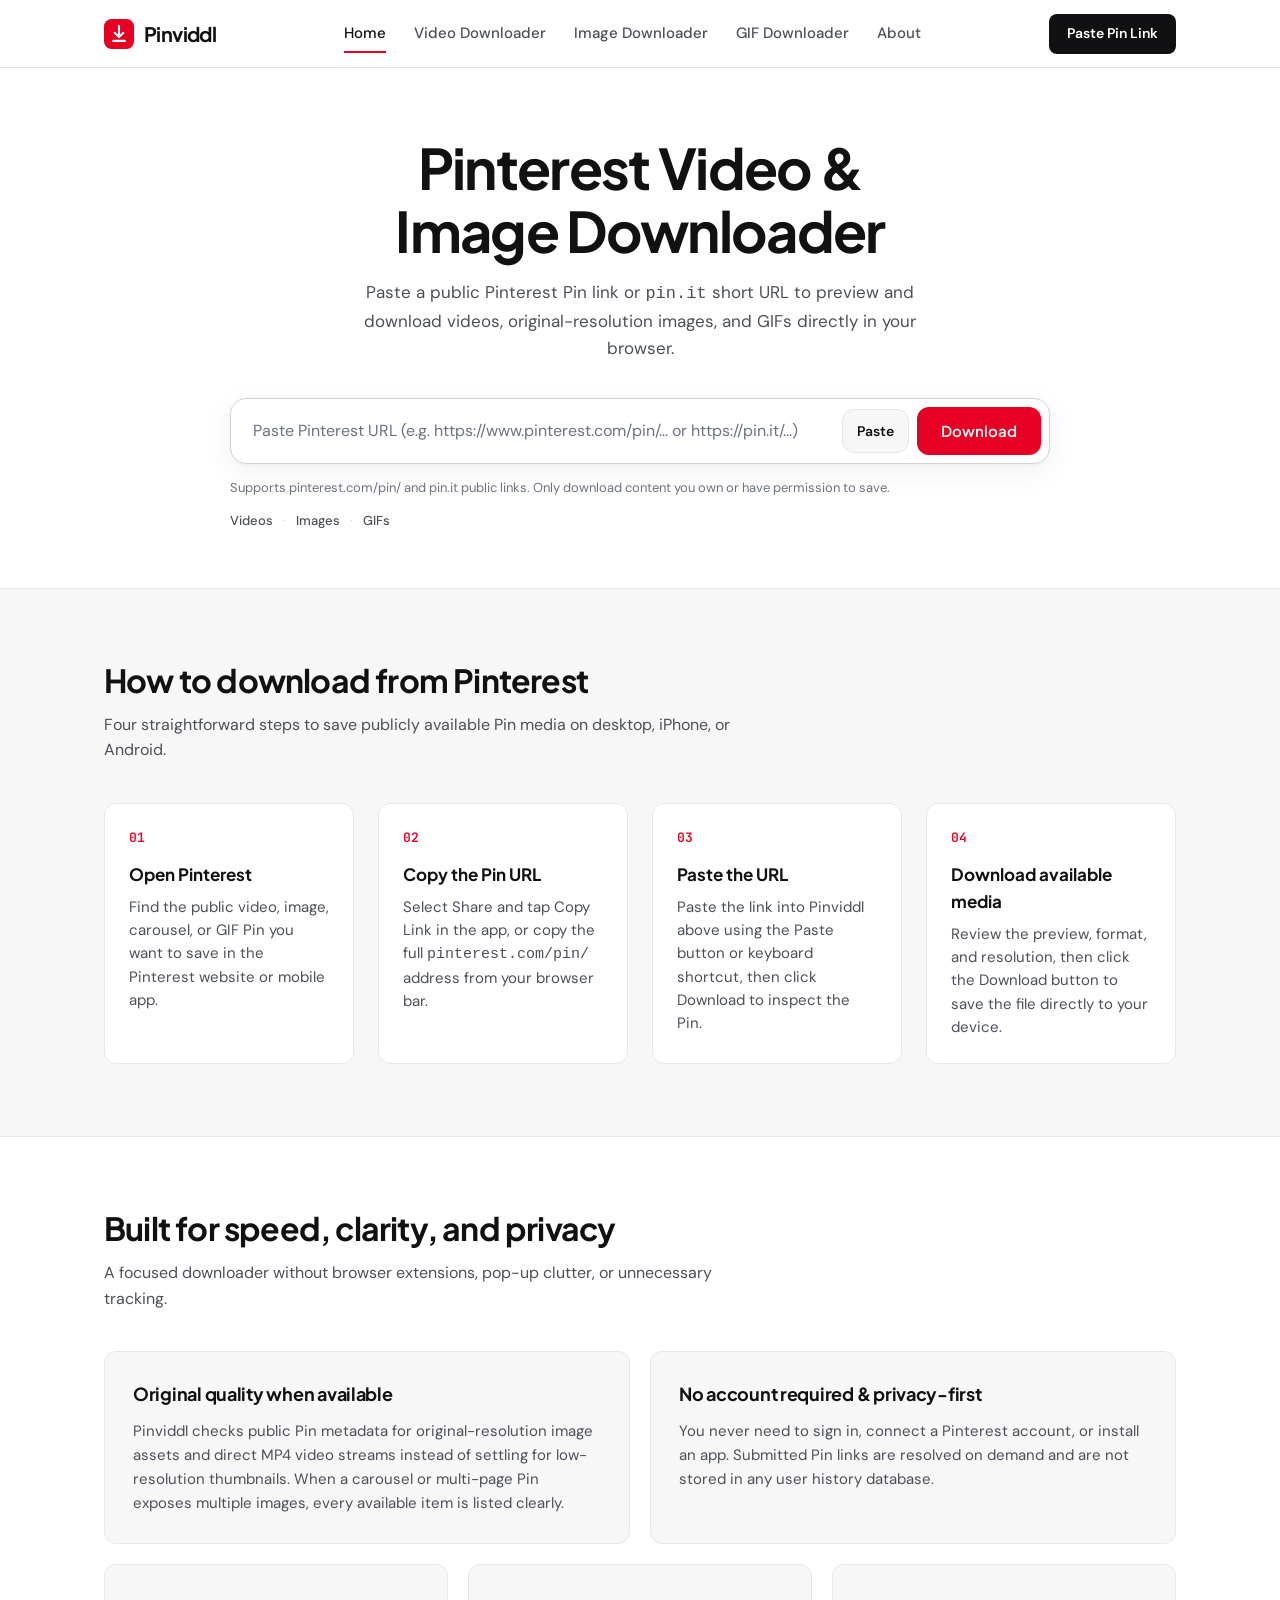
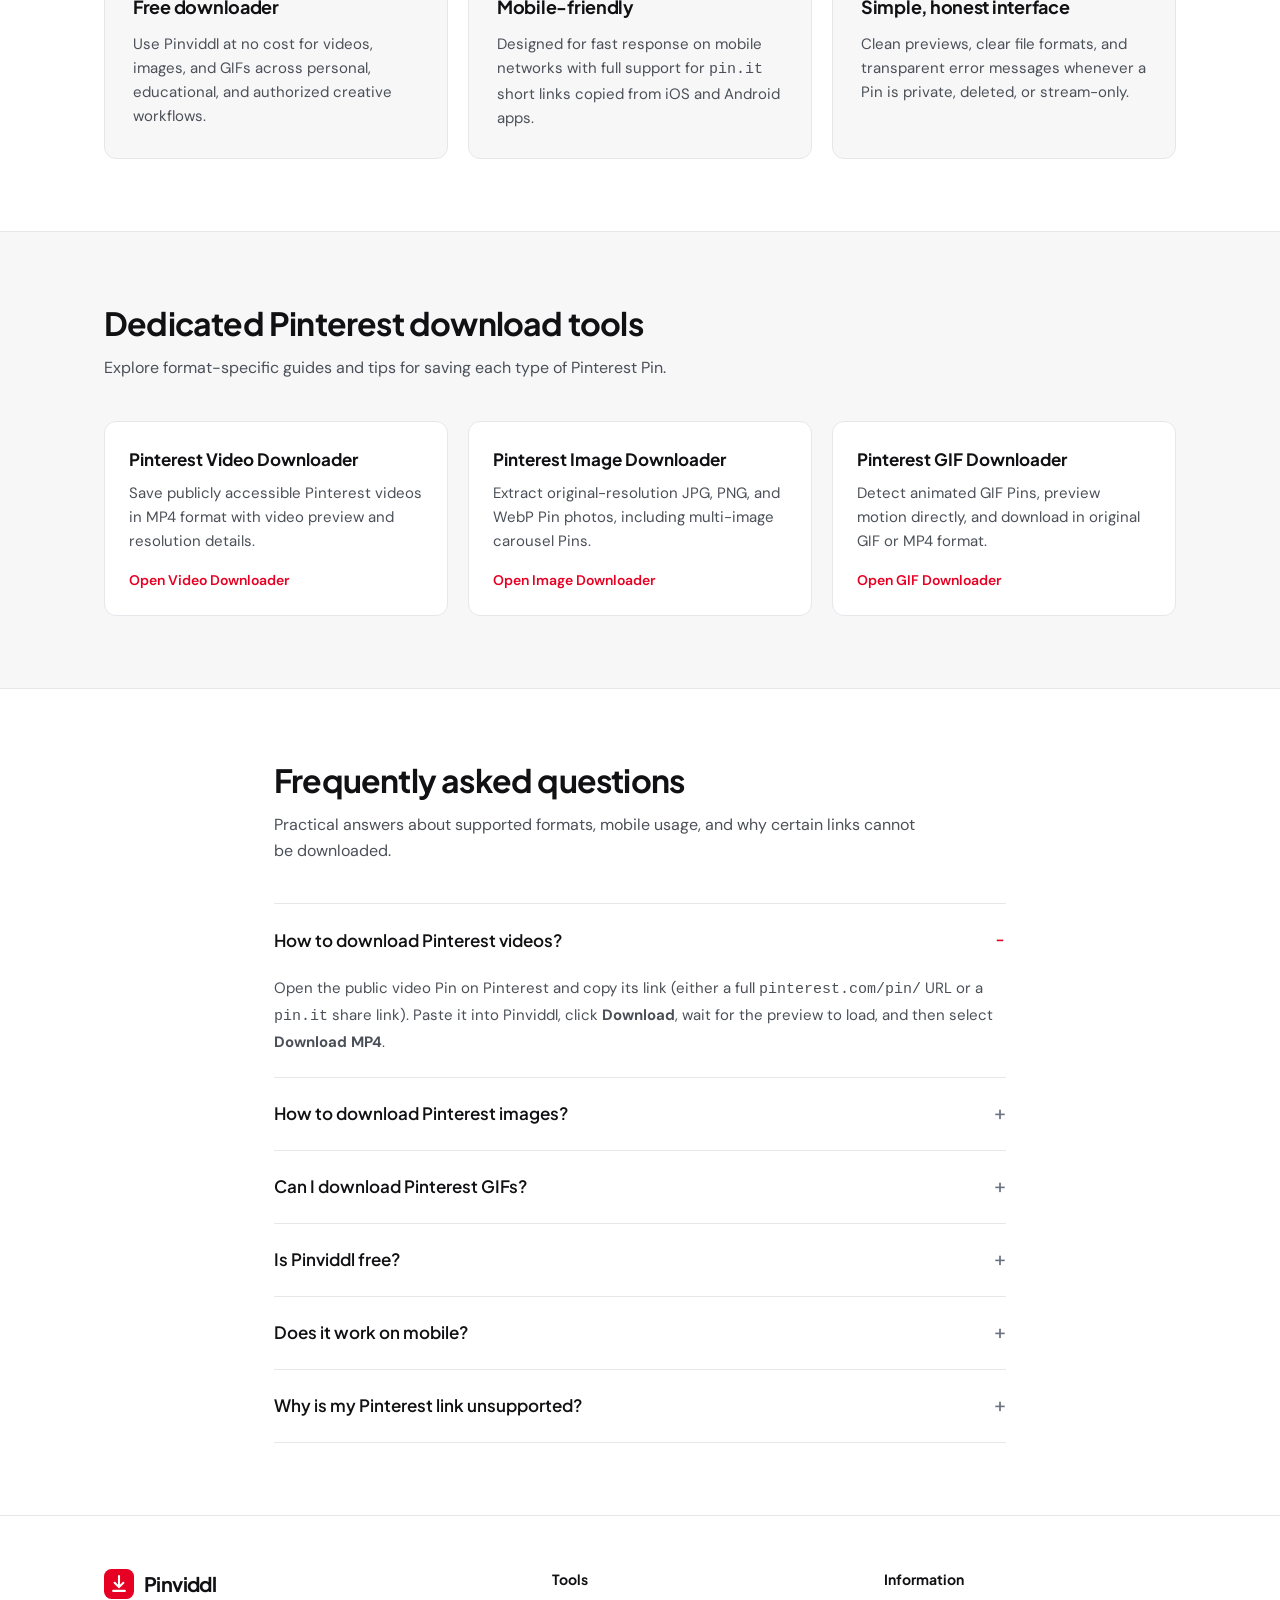
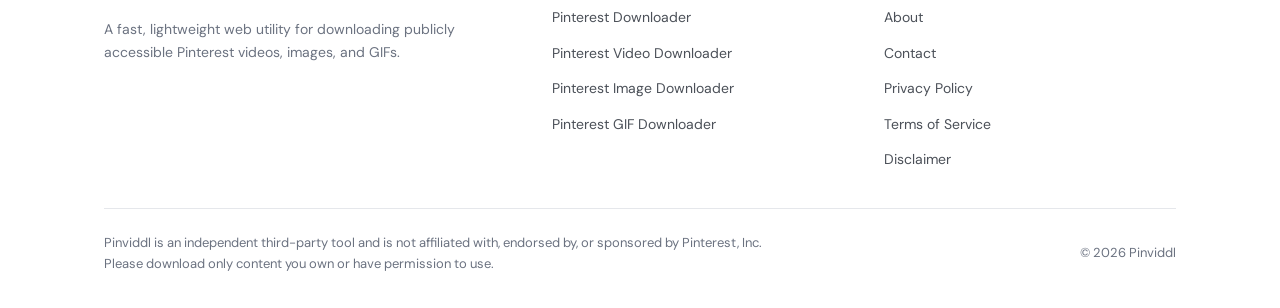
==== commit 897c3327: "Update index.html" ====
--- a/index.html
+++ b/index.html
@@ -3,7 +3,7 @@
   <head>
     <meta charset="UTF-8" />
     <meta name="viewport" content="width=device-width, initial-scale=1.0" />
-    <title>Pinterest Downloader - Download Pinterest Videos, Images & GIFs</title>
+    <title>Pinviddl — Pinterest Video, Image &amp; GIF Downloader</title>
     <meta
       name="description"
       content="Download publicly accessible Pinterest videos, original-resolution images, and GIFs directly from any Pin URL with Pinviddl. Free, fast, and no account required."
@@ -14,7 +14,7 @@
 
     <!-- Open Graph -->
     <meta property="og:type" content="website" />
-    <meta property="og:site_name" content="Pinterest Downloader" />
+    <meta property="og:site_name" content="Pinviddl" />
     <meta property="og:url" content="https://pinviddl.com/" />
     <meta property="og:title" content="Pinviddl — Pinterest Video, Image &amp; GIF Downloader" />
     <meta
@@ -182,7 +182,7 @@
       <section class="hero-section" id="downloader">
         <div class="container">
           <div class="hero-content">
-            <h1 class="hero-title">Pinterest Downloader</h1>
+            <h1 class="hero-title">Pinterest Video &amp; Image Downloader</h1>
             <p class="hero-subtitle">
               Paste a public Pinterest Pin link or <code>pin.it</code> short URL to preview and download
               videos, original-resolution images, and GIFs directly in your browser.
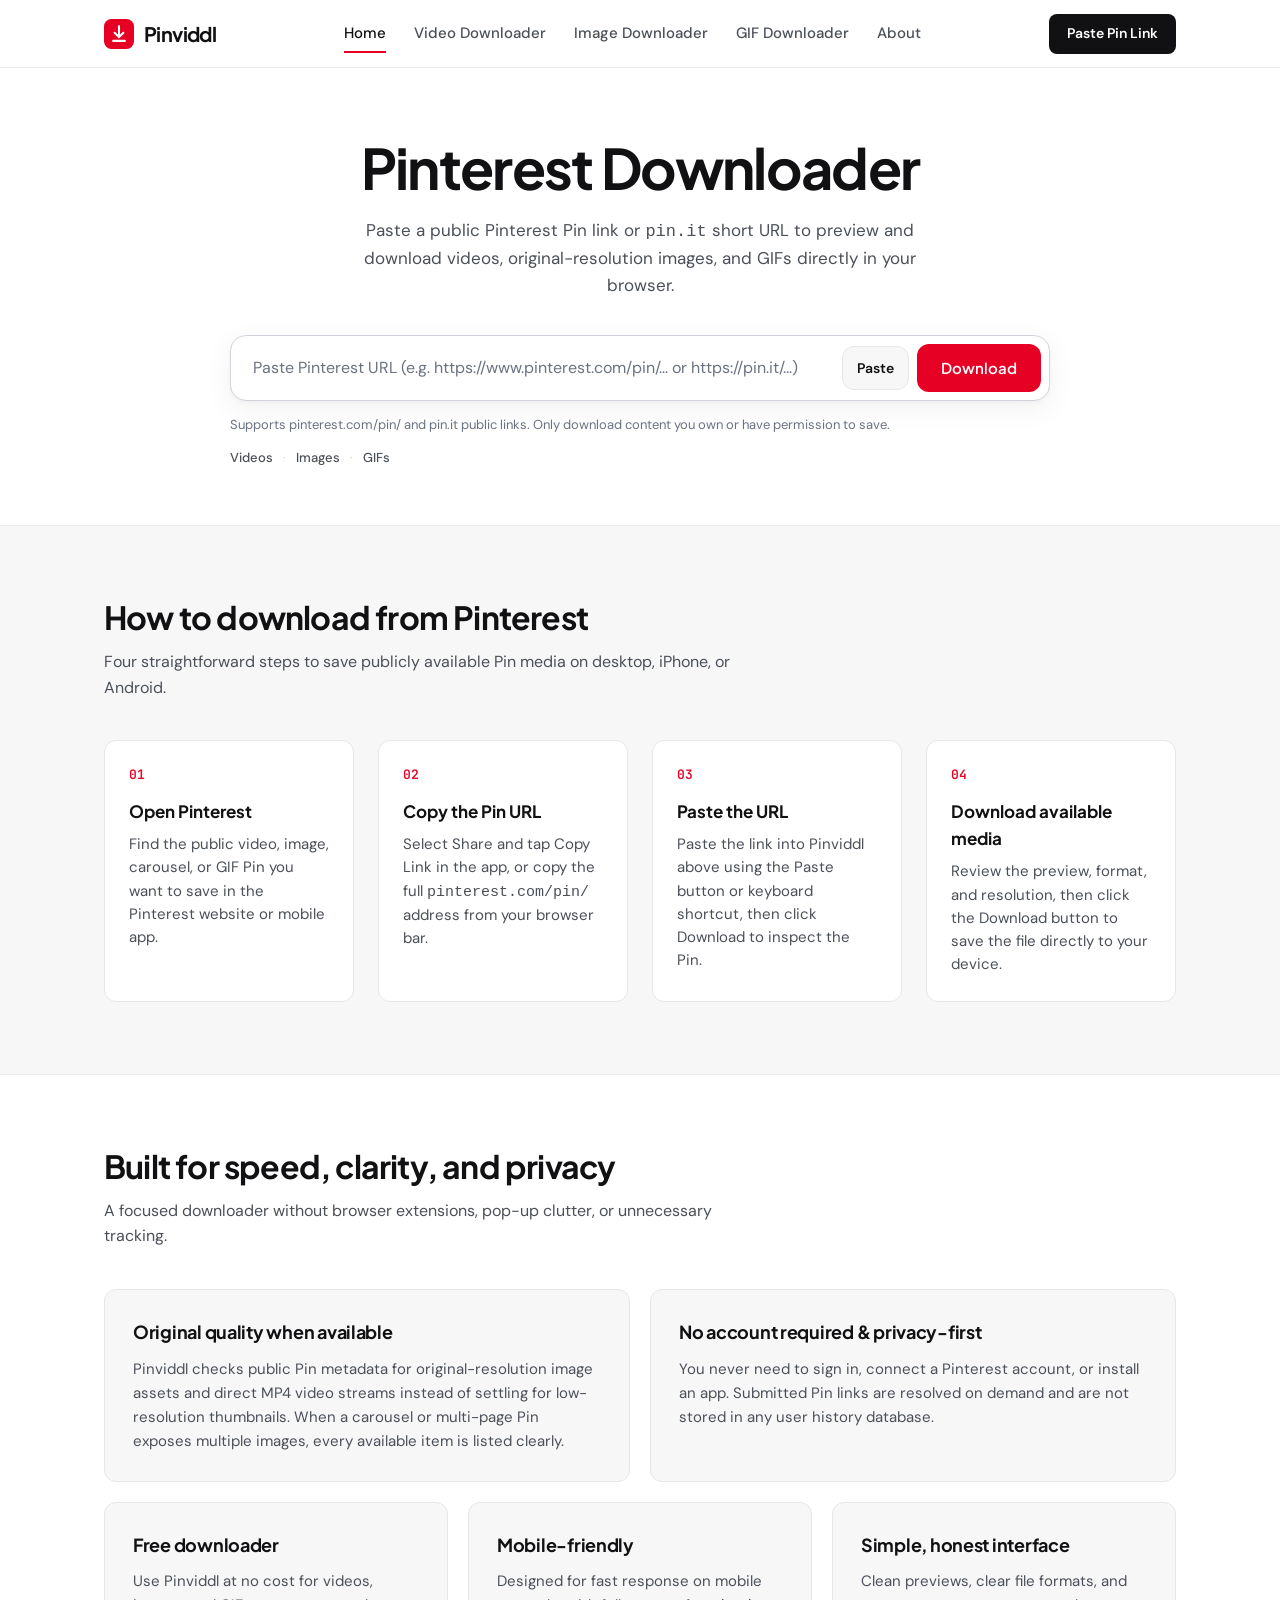
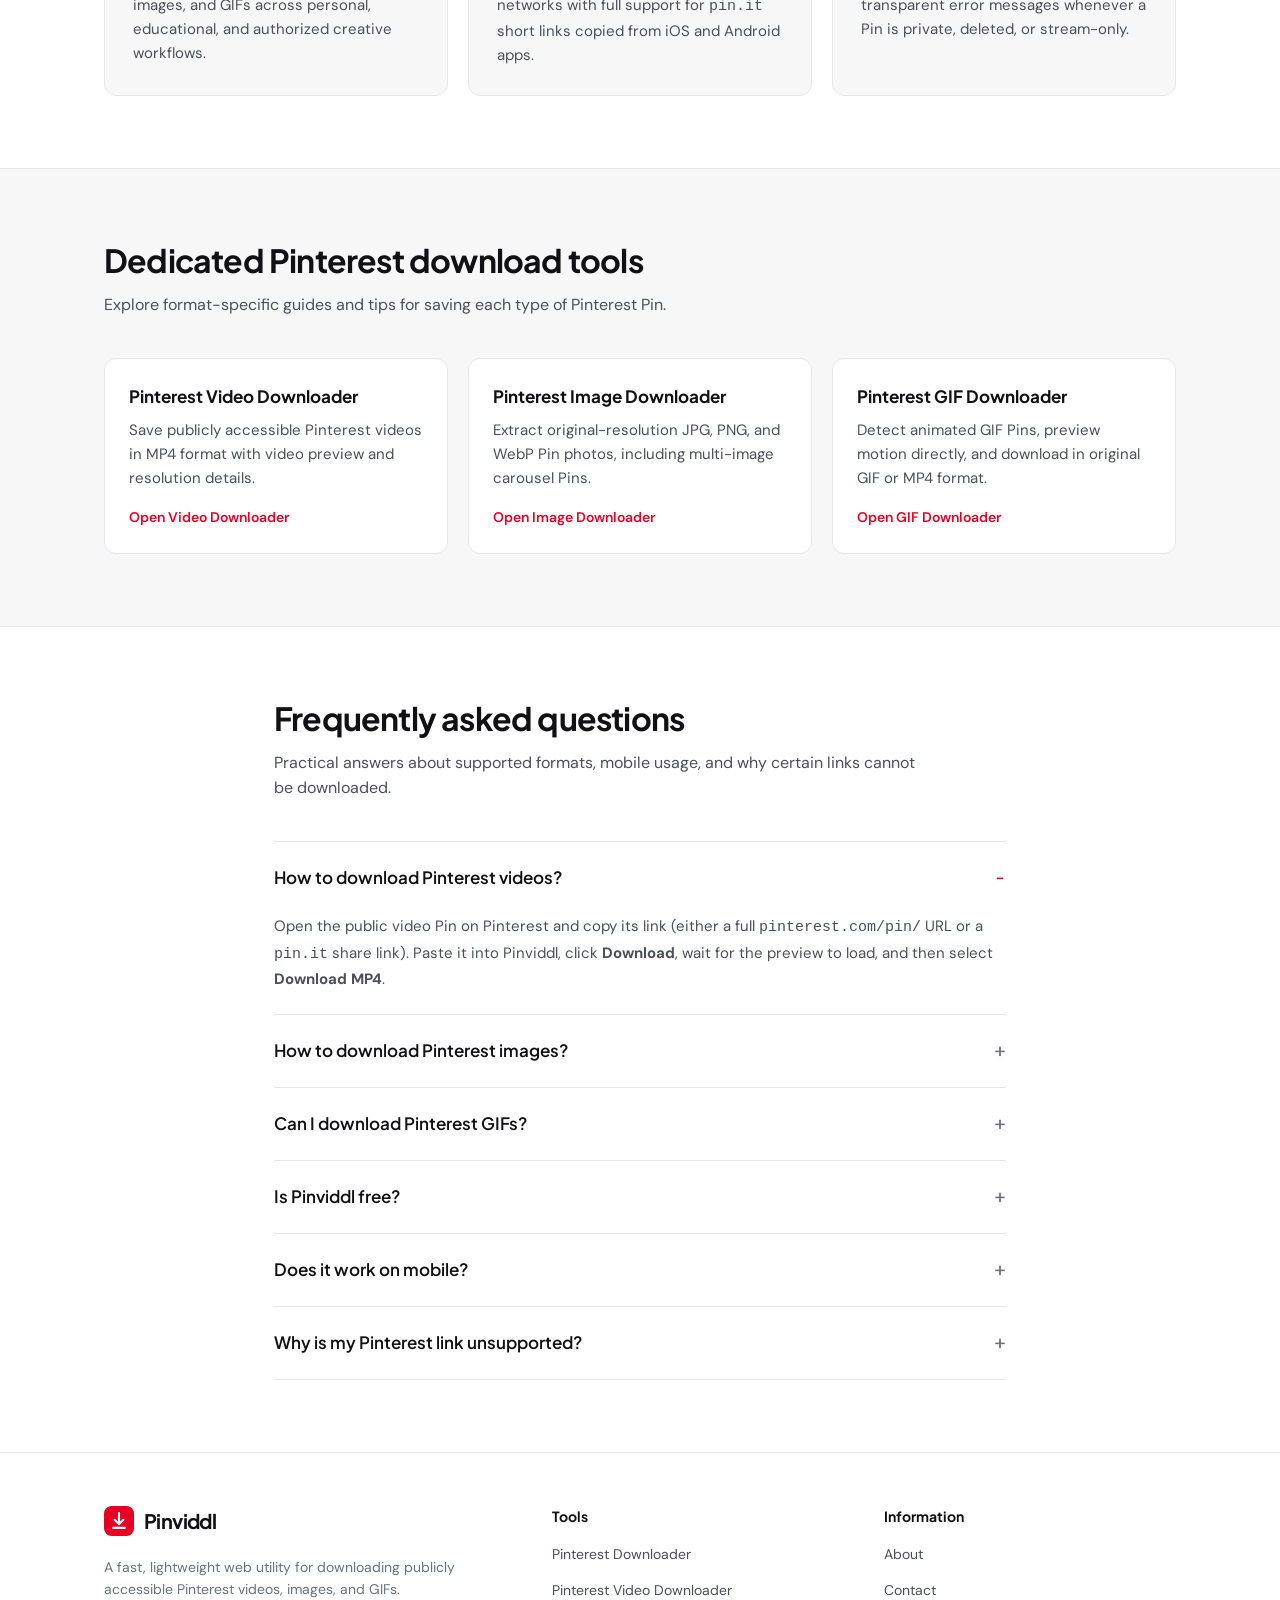
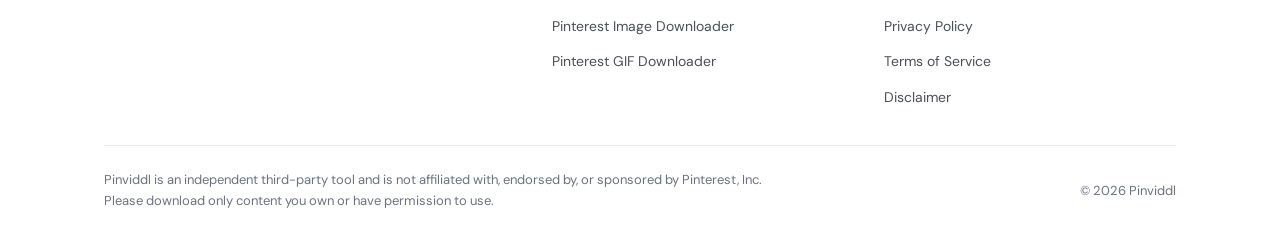
==== commit e5b9677b: "Update index.html" ====
--- a/index.html
+++ b/index.html
@@ -3,7 +3,7 @@
   <head>
     <meta charset="UTF-8" />
     <meta name="viewport" content="width=device-width, initial-scale=1.0" />
-    <title>Pinviddl — Pinterest Video, Image &amp; GIF Downloader</title>
+    <title>Pinterest Downloader - Download Pinterest Videos, Images & GIFs</title>
     <meta
       name="description"
       content="Download publicly accessible Pinterest videos, original-resolution images, and GIFs directly from any Pin URL with Pinviddl. Free, fast, and no account required."
@@ -14,9 +14,9 @@
 
     <!-- Open Graph -->
     <meta property="og:type" content="website" />
-    <meta property="og:site_name" content="Pinviddl" />
+    <meta property="og:site_name" content="Pinterest Downloader" />
     <meta property="og:url" content="https://pinviddl.com/" />
-    <meta property="og:title" content="Pinviddl — Pinterest Video, Image &amp; GIF Downloader" />
+    <meta property="og:title" content="Pinterest Downloader - Download Videos, Images & GIFs" />
     <meta
       property="og:description"
       content="Paste a public Pinterest Pin or pin.it short link to preview and download videos, original images, and GIFs."
@@ -24,7 +24,7 @@
 
     <!-- Twitter Card -->
     <meta name="twitter:card" content="summary" />
-    <meta name="twitter:title" content="Pinviddl — Pinterest Video, Image &amp; GIF Downloader" />
+    <meta name="twitter:title" content="Pinterest Downloader - Download Videos, Images & GIFs" />
     <meta
       name="twitter:description"
       content="Free browser-based Pinterest video, image, and GIF downloader for desktop and mobile."
@@ -182,7 +182,7 @@
       <section class="hero-section" id="downloader">
         <div class="container">
           <div class="hero-content">
-            <h1 class="hero-title">Pinterest Video &amp; Image Downloader</h1>
+            <h1 class="hero-title">Pinterest Downloader</h1>
             <p class="hero-subtitle">
               Paste a public Pinterest Pin link or <code>pin.it</code> short URL to preview and download
               videos, original-resolution images, and GIFs directly in your browser.
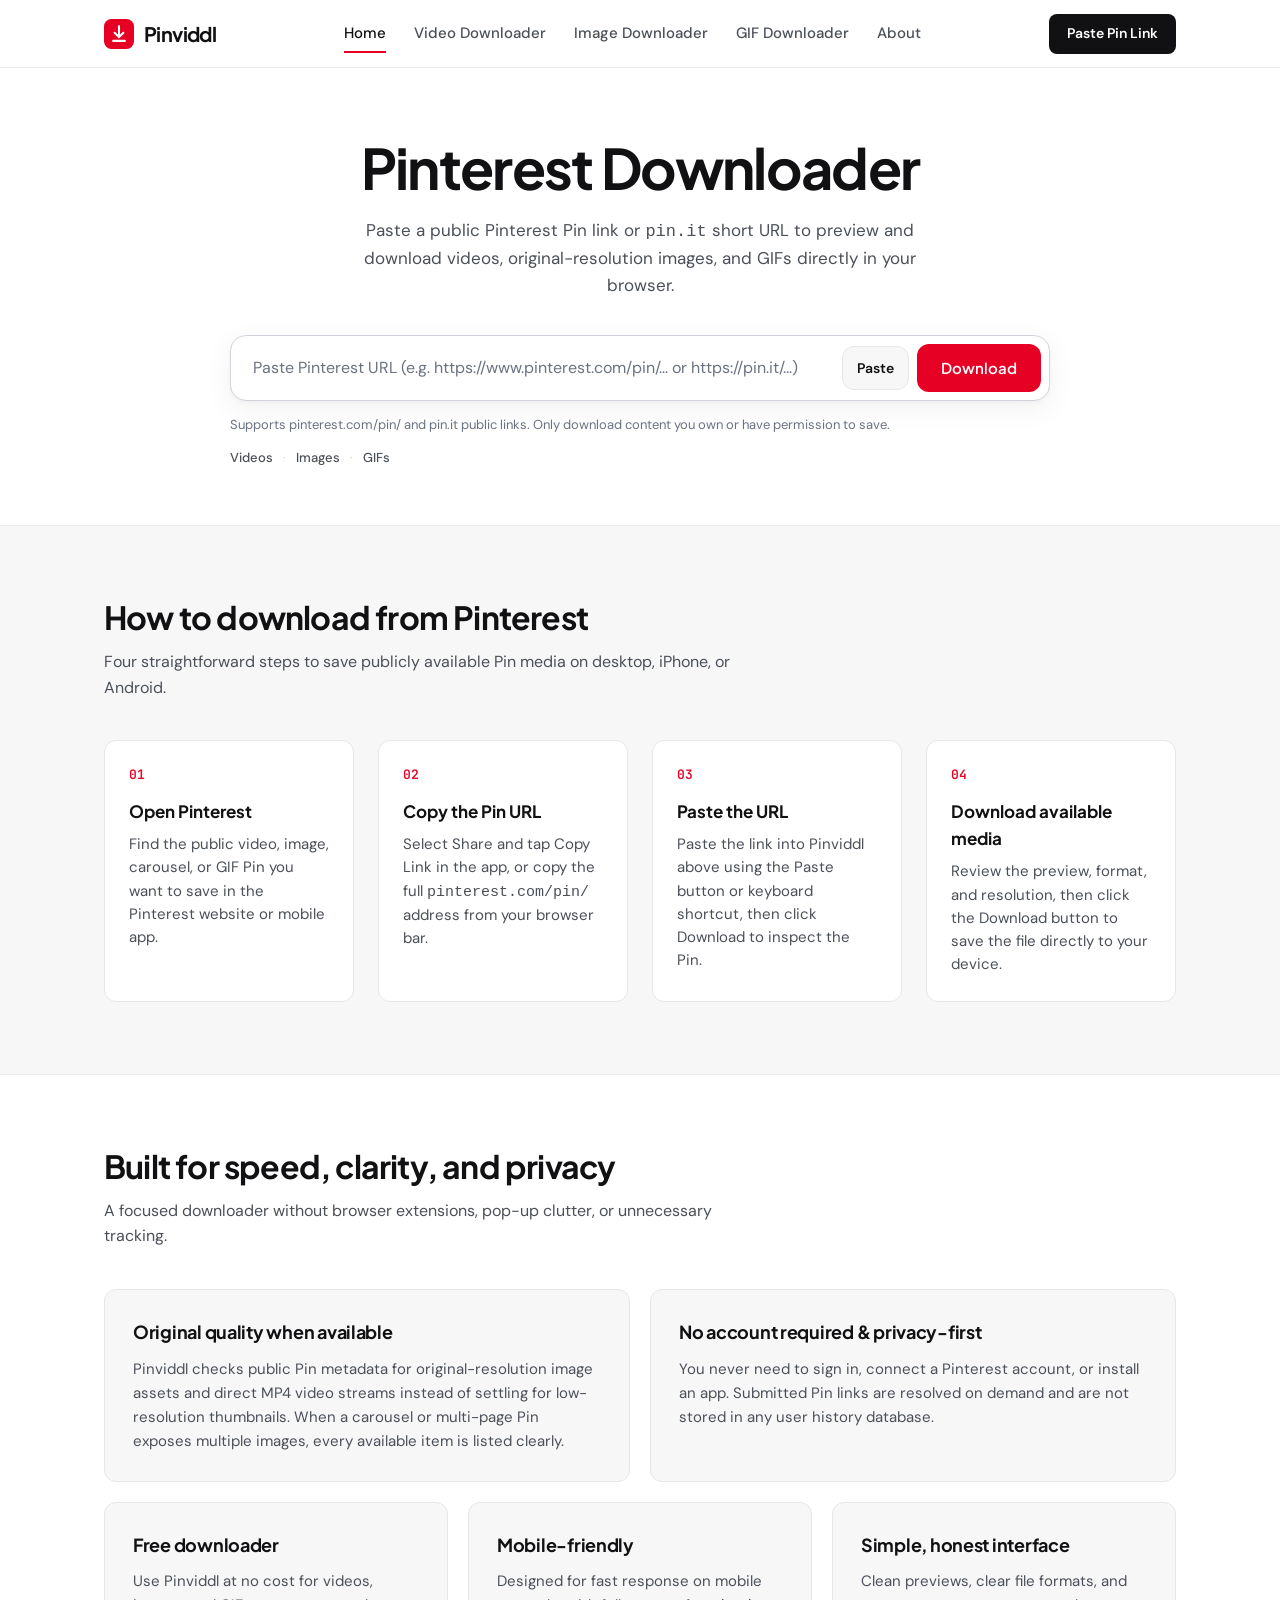
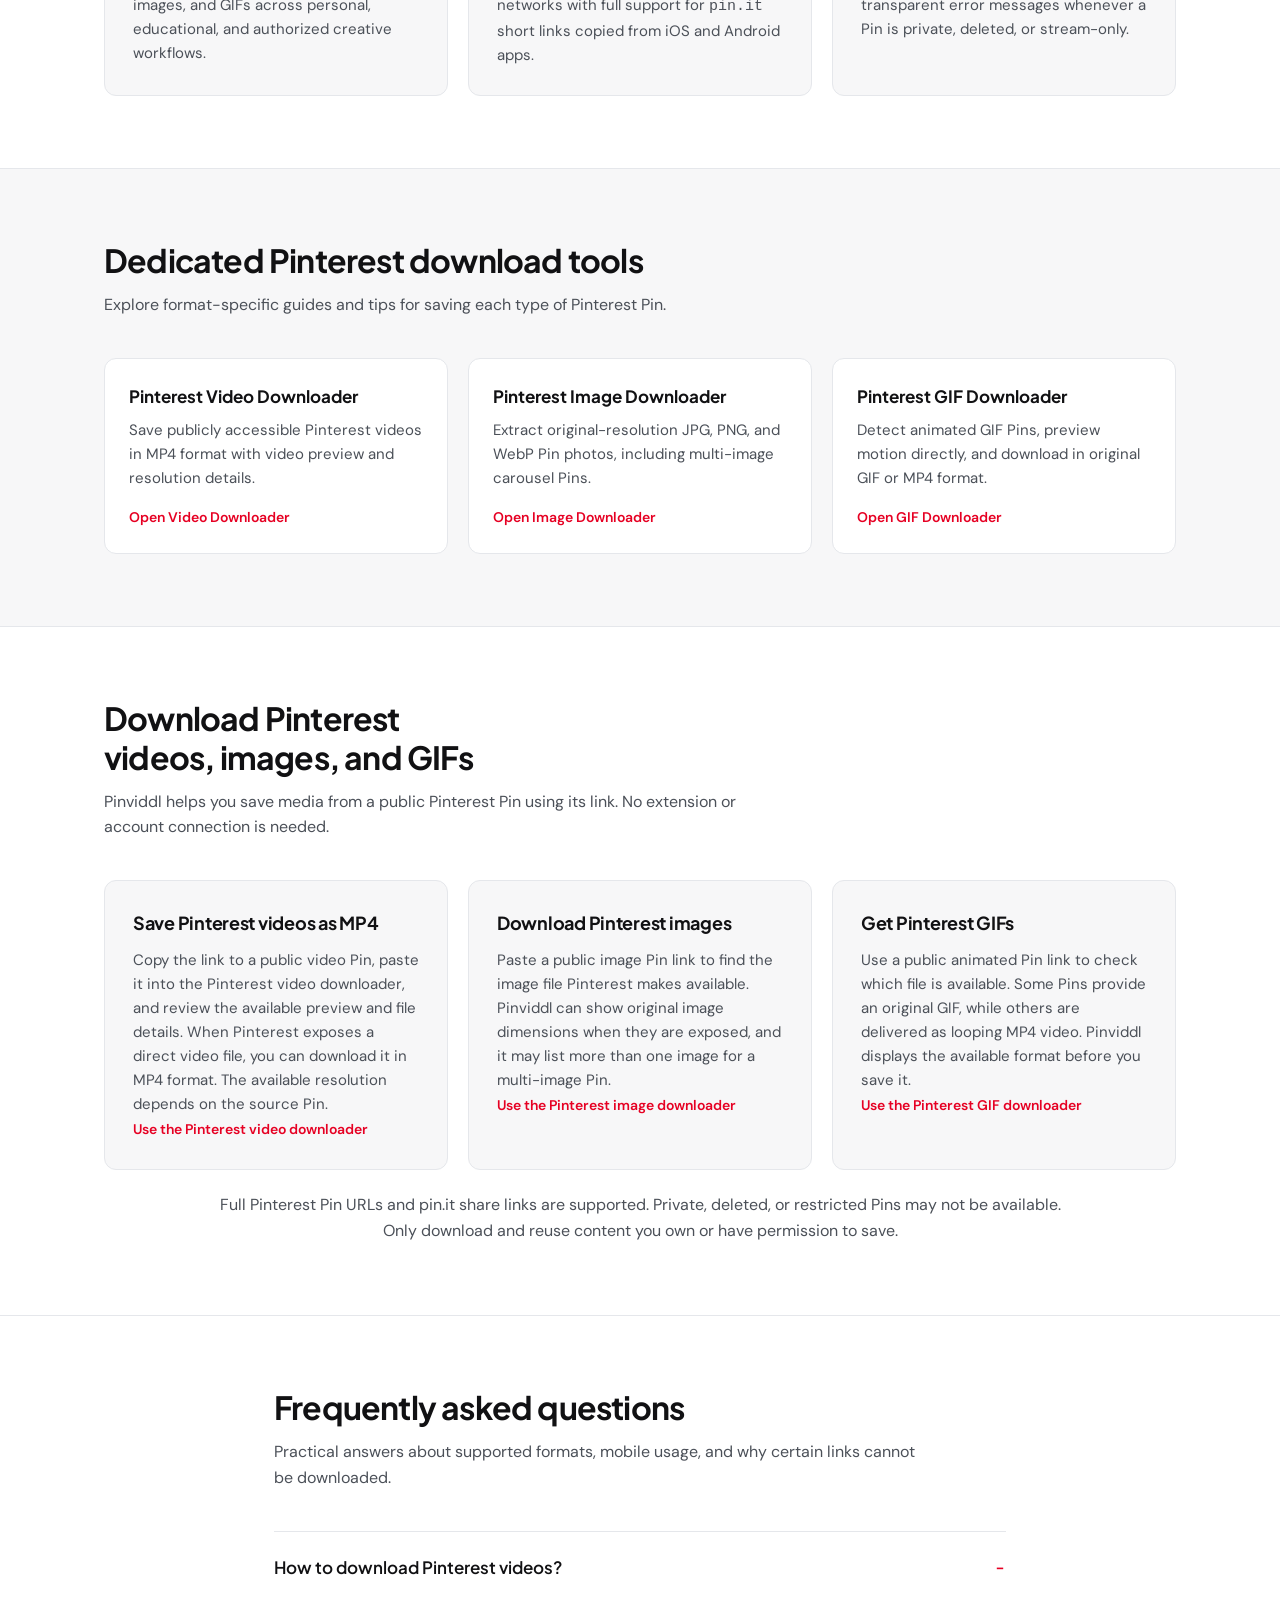
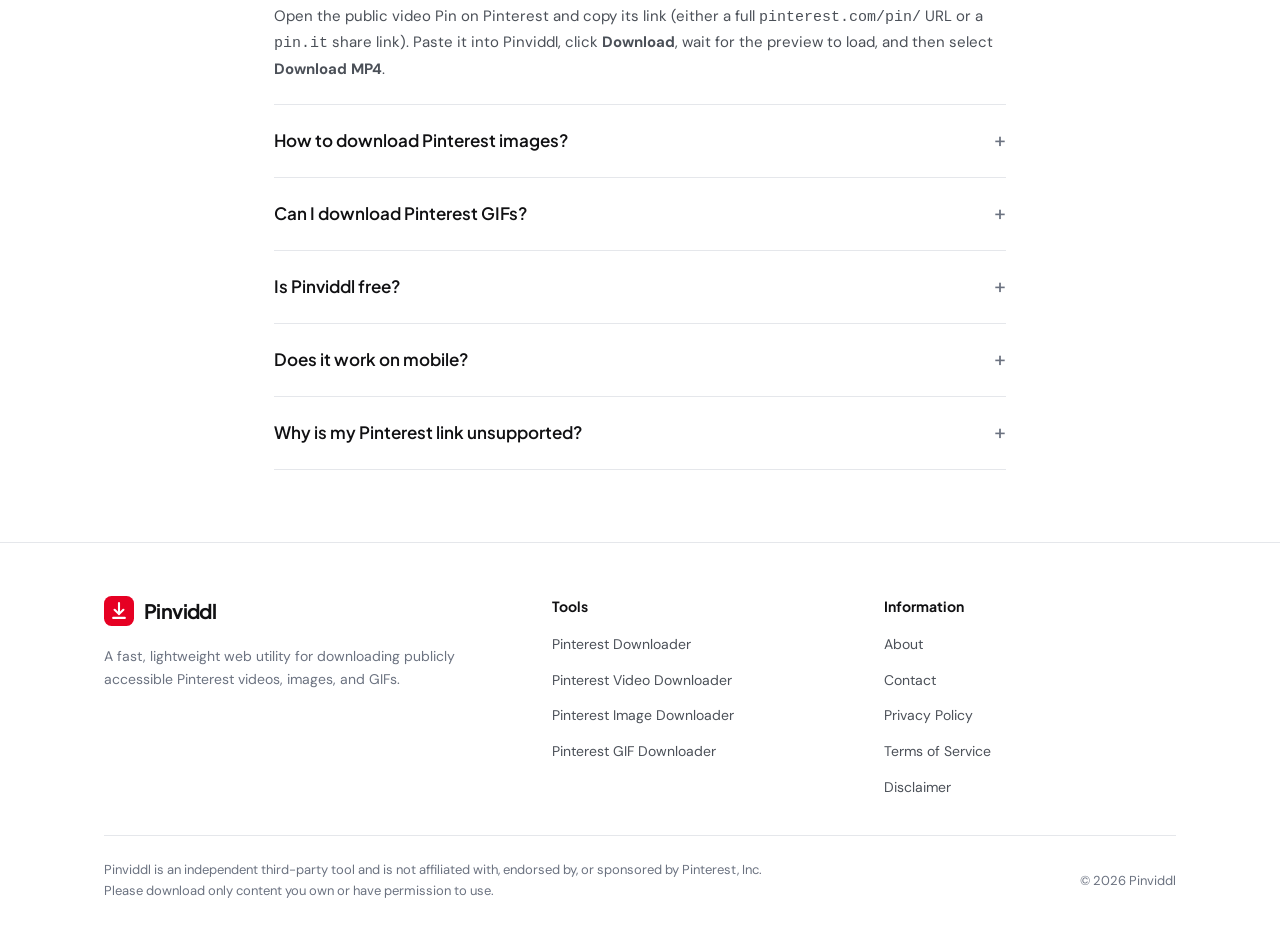
==== commit 6493b23e: "Update index.html" ====
--- a/index.html
+++ b/index.html
@@ -3,10 +3,10 @@
   <head>
     <meta charset="UTF-8" />
     <meta name="viewport" content="width=device-width, initial-scale=1.0" />
-    <title>Pinterest Downloader - Download Pinterest Videos, Images & GIFs</title>
+    <title>Pinterest Downloader: Videos, Images &amp; GIFs | Pinviddl</title>
     <meta
       name="description"
-      content="Download publicly accessible Pinterest videos, original-resolution images, and GIFs directly from any Pin URL with Pinviddl. Free, fast, and no account required."
+      content="Download public Pinterest videos, images, and GIFs online. Paste a Pin or pin.it link to preview available files on desktop or mobile."
     />
     <link rel="canonical" href="https://pinviddl.com/" />
     <meta name="robots" content="index, follow" />
@@ -14,20 +14,20 @@
 
     <!-- Open Graph -->
     <meta property="og:type" content="website" />
-    <meta property="og:site_name" content="Pinterest Downloader" />
+    <meta property="og:site_name" content="Pinviddl" />
     <meta property="og:url" content="https://pinviddl.com/" />
-    <meta property="og:title" content="Pinterest Downloader - Download Videos, Images & GIFs" />
+    <meta property="og:title" content="Pinterest Downloader: Videos, Images &amp; GIFs | Pinviddl" />
     <meta
       property="og:description"
-      content="Paste a public Pinterest Pin or pin.it short link to preview and download videos, original images, and GIFs."
+      content="Download public Pinterest videos, images, and GIFs online. Paste a Pin or pin.it link to preview available files on desktop or mobile."
     />
 
     <!-- Twitter Card -->
     <meta name="twitter:card" content="summary" />
-    <meta name="twitter:title" content="Pinterest Downloader - Download Videos, Images & GIFs" />
+    <meta name="twitter:title" content="Pinterest Downloader: Videos, Images & GIFs | Pinviddl" />
     <meta
       name="twitter:description"
-      content="Free browser-based Pinterest video, image, and GIF downloader for desktop and mobile."
+      content="Download public Pinterest videos, images, and GIFs online. Paste a Pin or pin.it link to preview available files on desktop or mobile."
     />
 
     <link rel="icon" type="image/svg+xml" href="/favicon.svg" />
@@ -367,6 +367,43 @@
         </div>
       </section>
 
+      <section class="section-band" id="pinterest-download-guide">
+        <div class="container">
+          <div class="section-header">
+            <h2 class="section-title">Download Pinterest videos, images, and GIFs</h2>
+            <p class="section-lead">
+              Pinviddl helps you save media from a public Pinterest Pin using its link. No extension or account connection is needed.
+            </p>
+          </div>
+          <div class="features-bento">
+            <article class="feature-item">
+              <h3 class="feature-title">Save Pinterest videos as MP4</h3>
+              <p class="feature-desc">
+                Copy the link to a public video Pin, paste it into the Pinterest video downloader, and review the available preview and file details. When Pinterest exposes a direct video file, you can download it in MP4 format. The available resolution depends on the source Pin.
+              </p>
+              <a class="tool-link-cta" href="/pinterest-video-downloader/">Use the Pinterest video downloader</a>
+            </article>
+            <article class="feature-item">
+              <h3 class="feature-title">Download Pinterest images</h3>
+              <p class="feature-desc">
+                Paste a public image Pin link to find the image file Pinterest makes available. Pinviddl can show original image dimensions when they are exposed, and it may list more than one image for a multi-image Pin.
+              </p>
+              <a class="tool-link-cta" href="/pinterest-image-downloader/">Use the Pinterest image downloader</a>
+            </article>
+            <article class="feature-item">
+              <h3 class="feature-title">Get Pinterest GIFs</h3>
+              <p class="feature-desc">
+                Use a public animated Pin link to check which file is available. Some Pins provide an original GIF, while others are delivered as looping MP4 video. Pinviddl displays the available format before you save it.
+              </p>
+              <a class="tool-link-cta" href="/pinterest-gif-downloader/">Use the Pinterest GIF downloader</a>
+            </article>
+          </div>
+          <p class="section-lead" style="max-width: 850px; margin: 22px auto 0; text-align: center;">
+            Full Pinterest Pin URLs and pin.it share links are supported. Private, deleted, or restricted Pins may not be available. Only download and reuse content you own or have permission to save.
+          </p>
+        </div>
+      </section>
+
       <section class="section-band" id="faq">
         <div class="container-narrow">
           <div class="section-header">
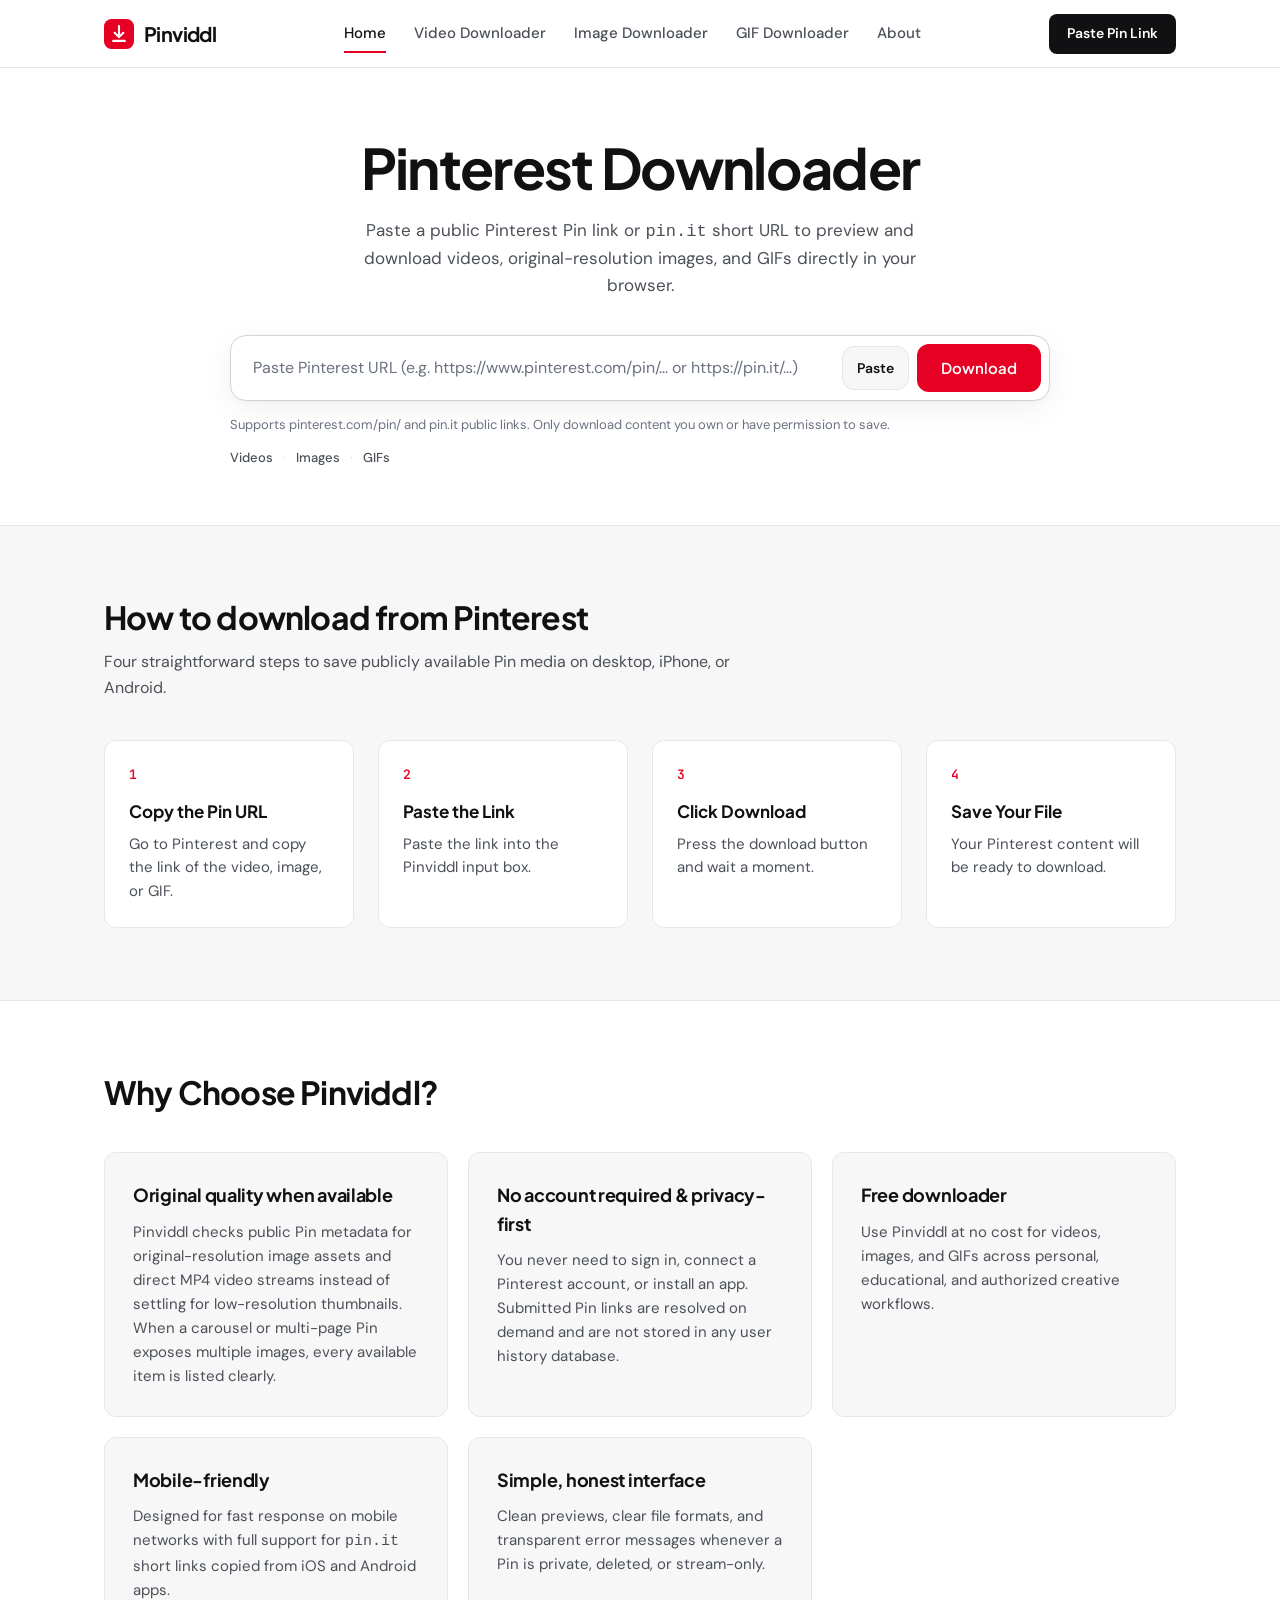
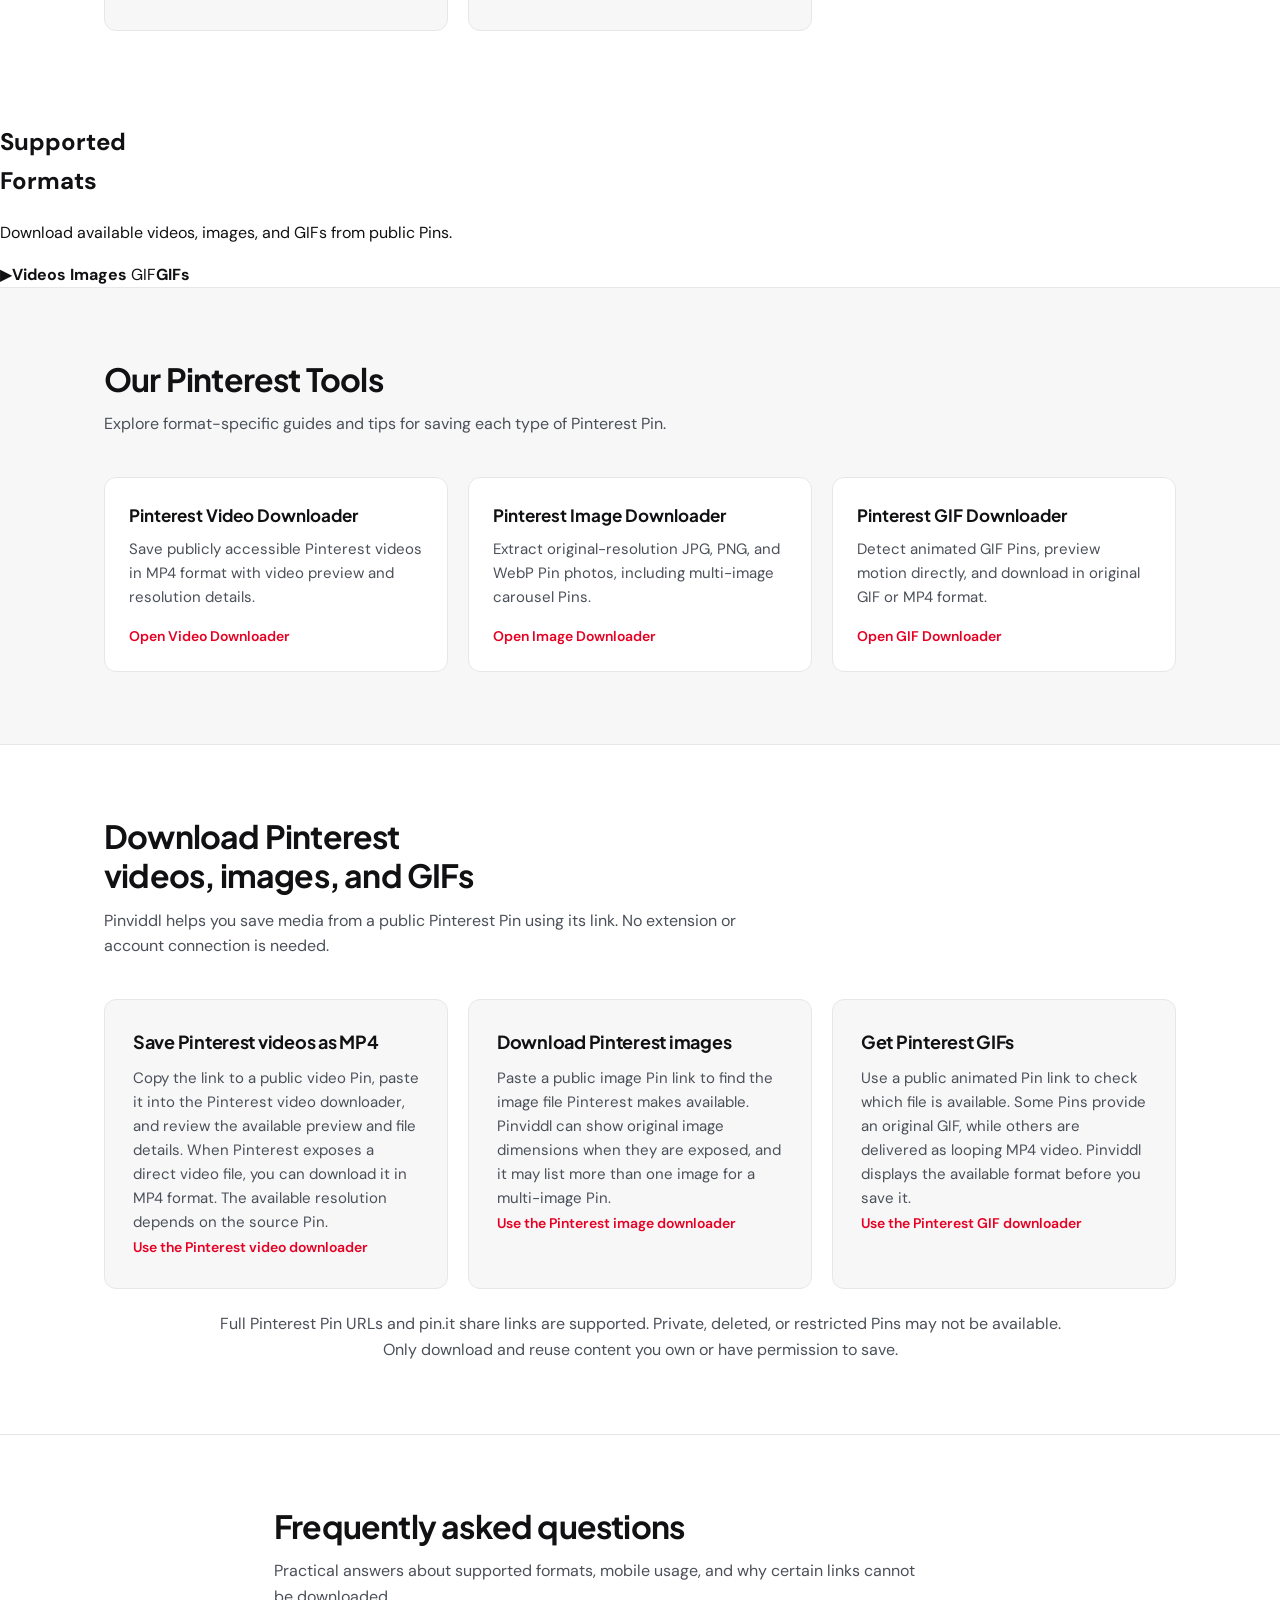
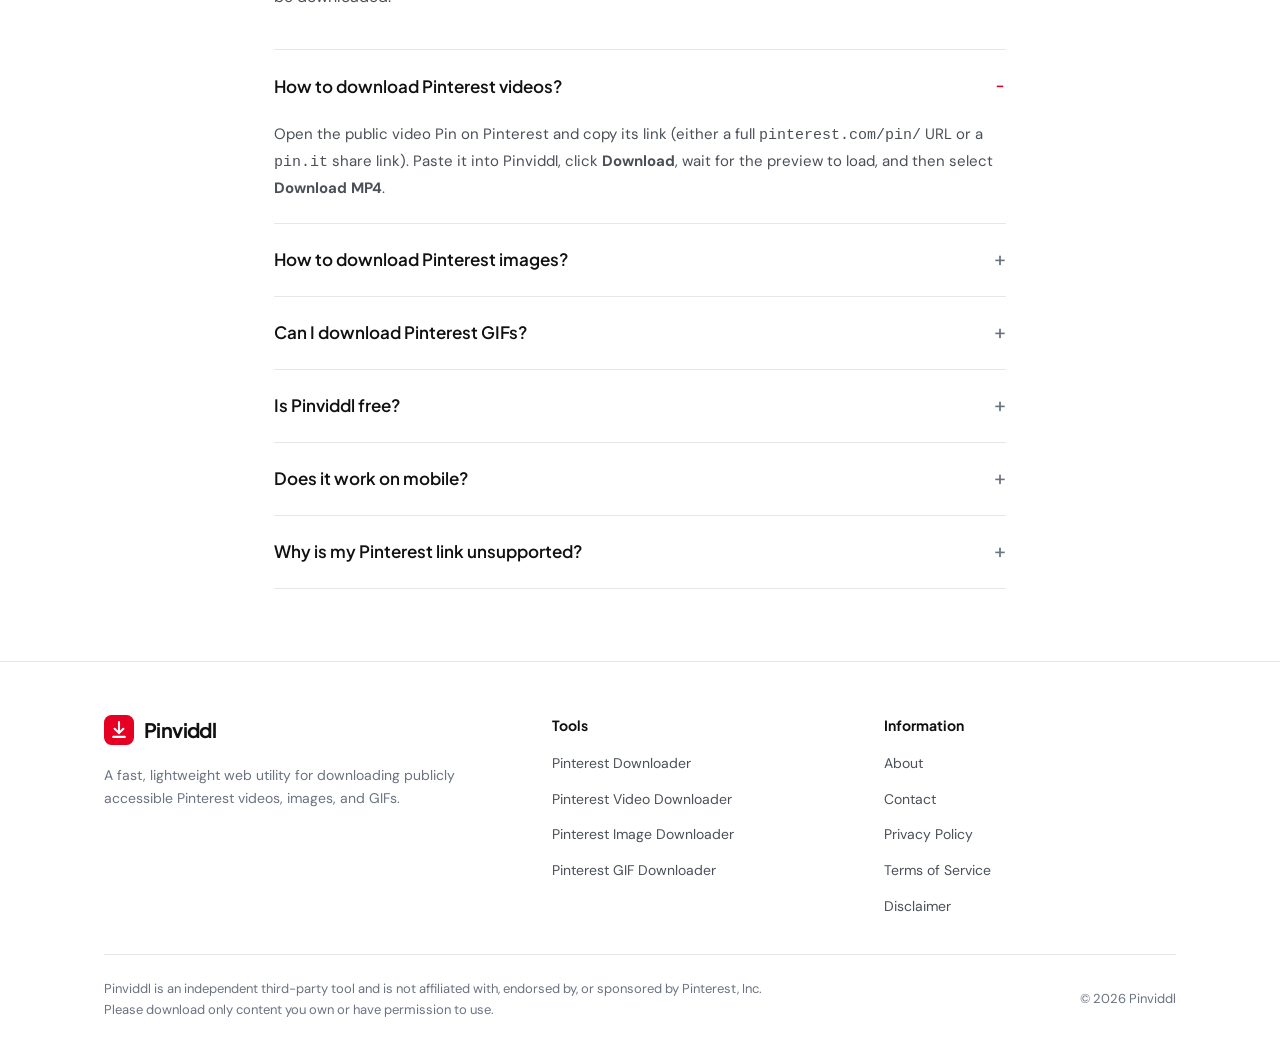
==== commit adc88796: "Update index.html" ====
--- a/index.html
+++ b/index.html
@@ -129,7 +129,7 @@
       }
     </script>
   </head>
-  <body>
+    <body class="home-page">
     <a class="skip-link" href="#main-content">Skip to main content</a>
 
     <header class="site-header">
@@ -182,7 +182,7 @@
       <section class="hero-section" id="downloader">
         <div class="container">
           <div class="hero-content">
-            <h1 class="hero-title">Pinterest Downloader</h1>
+            <h1 class="hero-title"><span>Pinterest</span> Downloader</h1>
             <p class="hero-subtitle">
               Paste a public Pinterest Pin link or <code>pin.it</code> short URL to preview and download
               videos, original-resolution images, and GIFs directly in your browser.
@@ -245,55 +245,52 @@
 
           <ol class="steps-grid">
             <li class="step-card">
-              <span class="step-index">01</span>
-              <h3 class="step-title">Open Pinterest</h3>
+              <span class="step-index">1</span>
+              <h3 class="step-title">Copy the Pin URL</h3>
               <p class="step-desc">
-                Find the public video, image, carousel, or GIF Pin you want to save in the Pinterest website or mobile app.
+                Go to Pinterest and copy the link of the video, image, or GIF.
               </p>
             </li>
             <li class="step-card">
-              <span class="step-index">02</span>
-              <h3 class="step-title">Copy the Pin URL</h3>
+              <span class="step-index">2</span>
+              <h3 class="step-title">Paste the Link</h3>
               <p class="step-desc">
-                Select Share and tap Copy Link in the app, or copy the full <code>pinterest.com/pin/</code> address from your browser bar.
+                Paste the link into the Pinviddl input box.
               </p>
             </li>
             <li class="step-card">
-              <span class="step-index">03</span>
-              <h3 class="step-title">Paste the URL</h3>
+              <span class="step-index">3</span>
+              <h3 class="step-title">Click Download</h3>
               <p class="step-desc">
-                Paste the link into Pinviddl above using the Paste button or keyboard shortcut, then click Download to inspect the Pin.
+                Press the download button and wait a moment.
               </p>
             </li>
             <li class="step-card">
-              <span class="step-index">04</span>
-              <h3 class="step-title">Download available media</h3>
+              <span class="step-index">4</span>
+              <h3 class="step-title">Save Your File</h3>
               <p class="step-desc">
-                Review the preview, format, and resolution, then click the Download button to save the file directly to your device.
+                Your Pinterest content will be ready to download.
               </p>
             </li>
           </ol>
         </div>
       </section>
 
-      <section class="section-band" id="features">
+      <section class="section-band home-benefits" id="features">
         <div class="container">
           <div class="section-header">
-            <h2 class="section-title">Built for speed, clarity, and privacy</h2>
-            <p class="section-lead">
-              A focused downloader without browser extensions, pop-up clutter, or unnecessary tracking.
-            </p>
+            <h2 class="section-title">Why Choose Pinviddl?</h2>
           </div>
 
           <div class="features-bento">
-            <article class="feature-item feature-item--wide">
+            <article class="feature-item">
               <h3 class="feature-title">Original quality when available</h3>
               <p class="feature-desc">
                 Pinviddl checks public Pin metadata for original-resolution image assets and direct MP4 video streams instead of settling for low-resolution thumbnails. When a carousel or multi-page Pin exposes multiple images, every available item is listed clearly.
               </p>
             </article>
 
-            <article class="feature-item feature-item--wide">
+            <article class="feature-item">
               <h3 class="feature-title">No account required &amp; privacy-first</h3>
               <p class="feature-desc">
                 You never need to sign in, connect a Pinterest account, or install an app. Submitted Pin links are resolved on demand and are not stored in any user history database.
@@ -322,12 +319,22 @@
             </article>
           </div>
         </div>
+      </section>
+
+      <section class="format-band" aria-label="Supported Pinterest formats">
+        <div class="format-copy">
+          <h2>Supported<br />Formats</h2>
+          <p>Download available videos, images, and GIFs from public Pins.</p>
+        </div>
+        <a href="/pinterest-video-downloader/" class="format-card format-video"><span class="format-play" aria-hidden="true">▶</span><b>Videos</b></a>
+        <a href="/pinterest-image-downloader/" class="format-card format-image"><b>Images</b></a>
+        <a href="/pinterest-gif-downloader/" class="format-card format-gif"><span class="format-gif-mark">GIF</span><b>GIFs</b></a>
       </section>
 
       <section class="section-band section-band--tinted" aria-labelledby="tools-heading">
         <div class="container">
           <div class="section-header">
-            <h2 class="section-title" id="tools-heading">Dedicated Pinterest download tools</h2>
+            <h2 class="section-title" id="tools-heading">Our Pinterest Tools</h2>
             <p class="section-lead">
               Explore format-specific guides and tips for saving each type of Pinterest Pin.
             </p>
